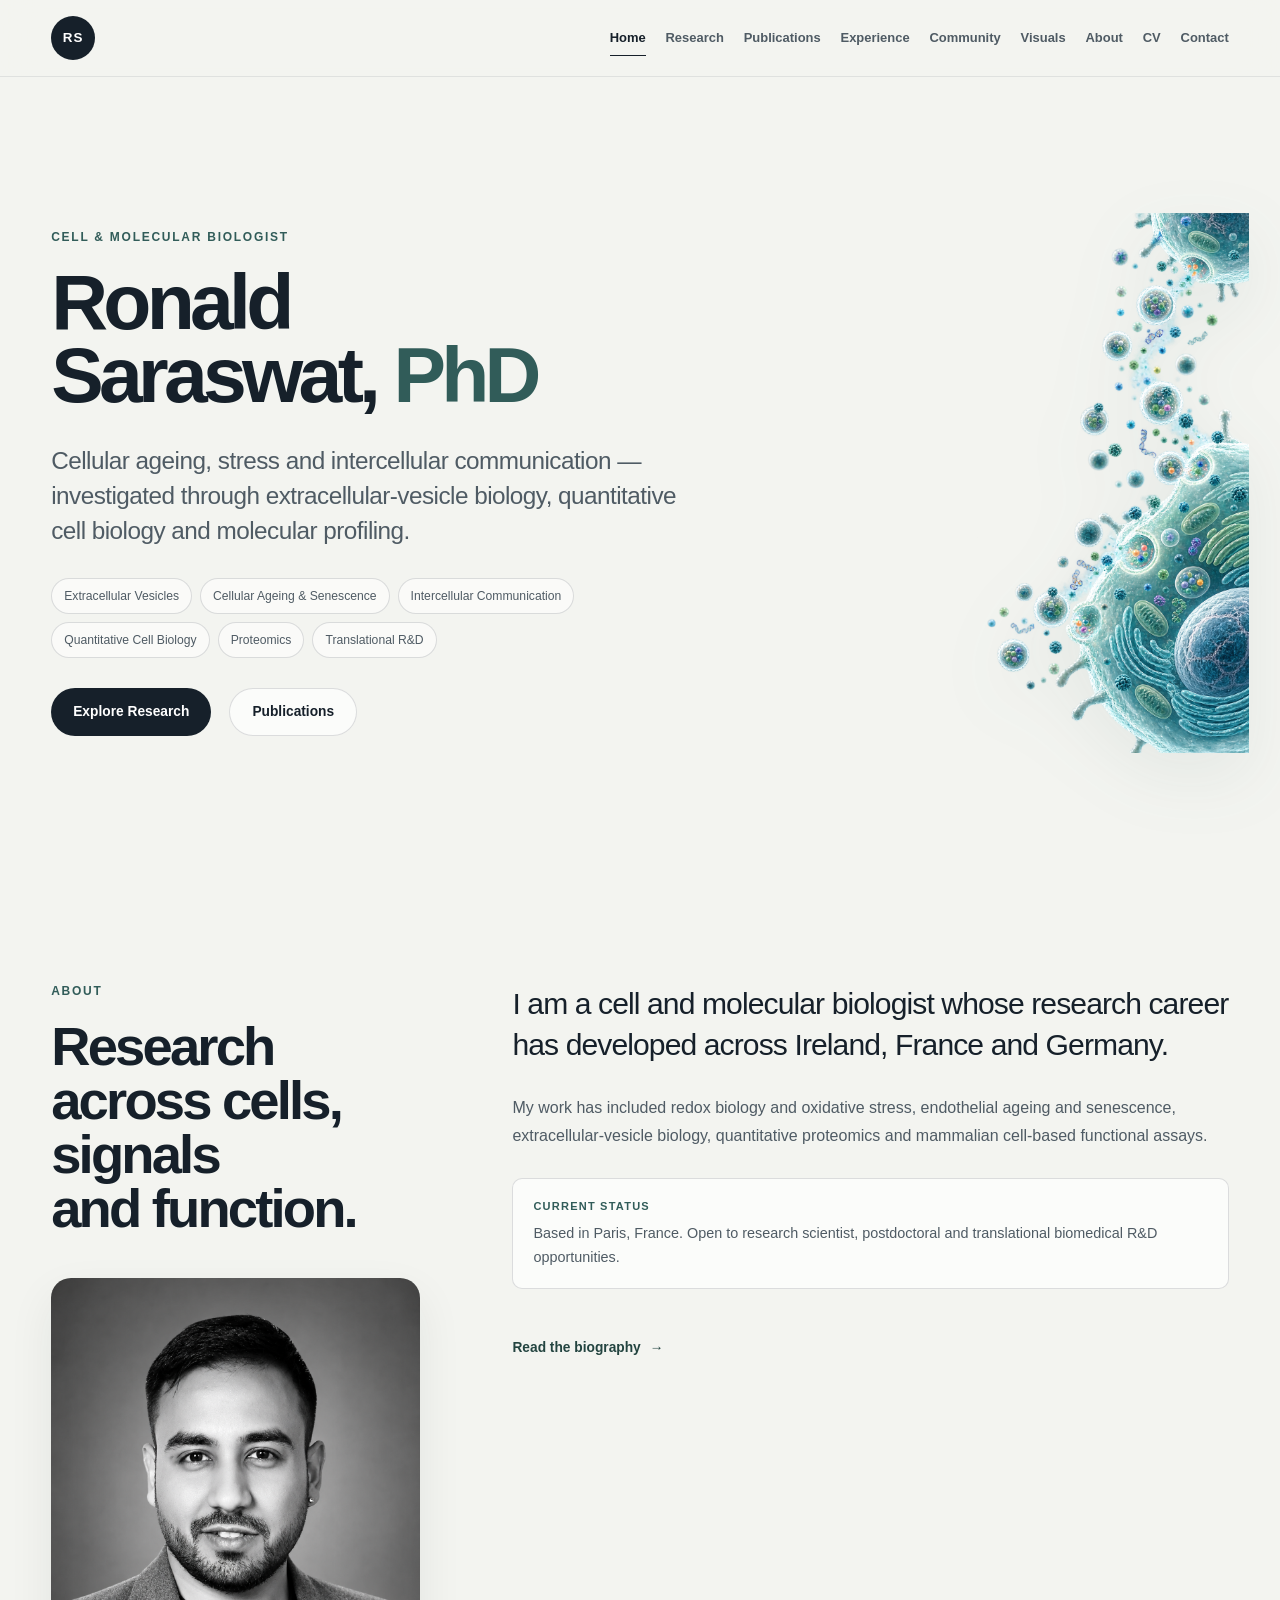
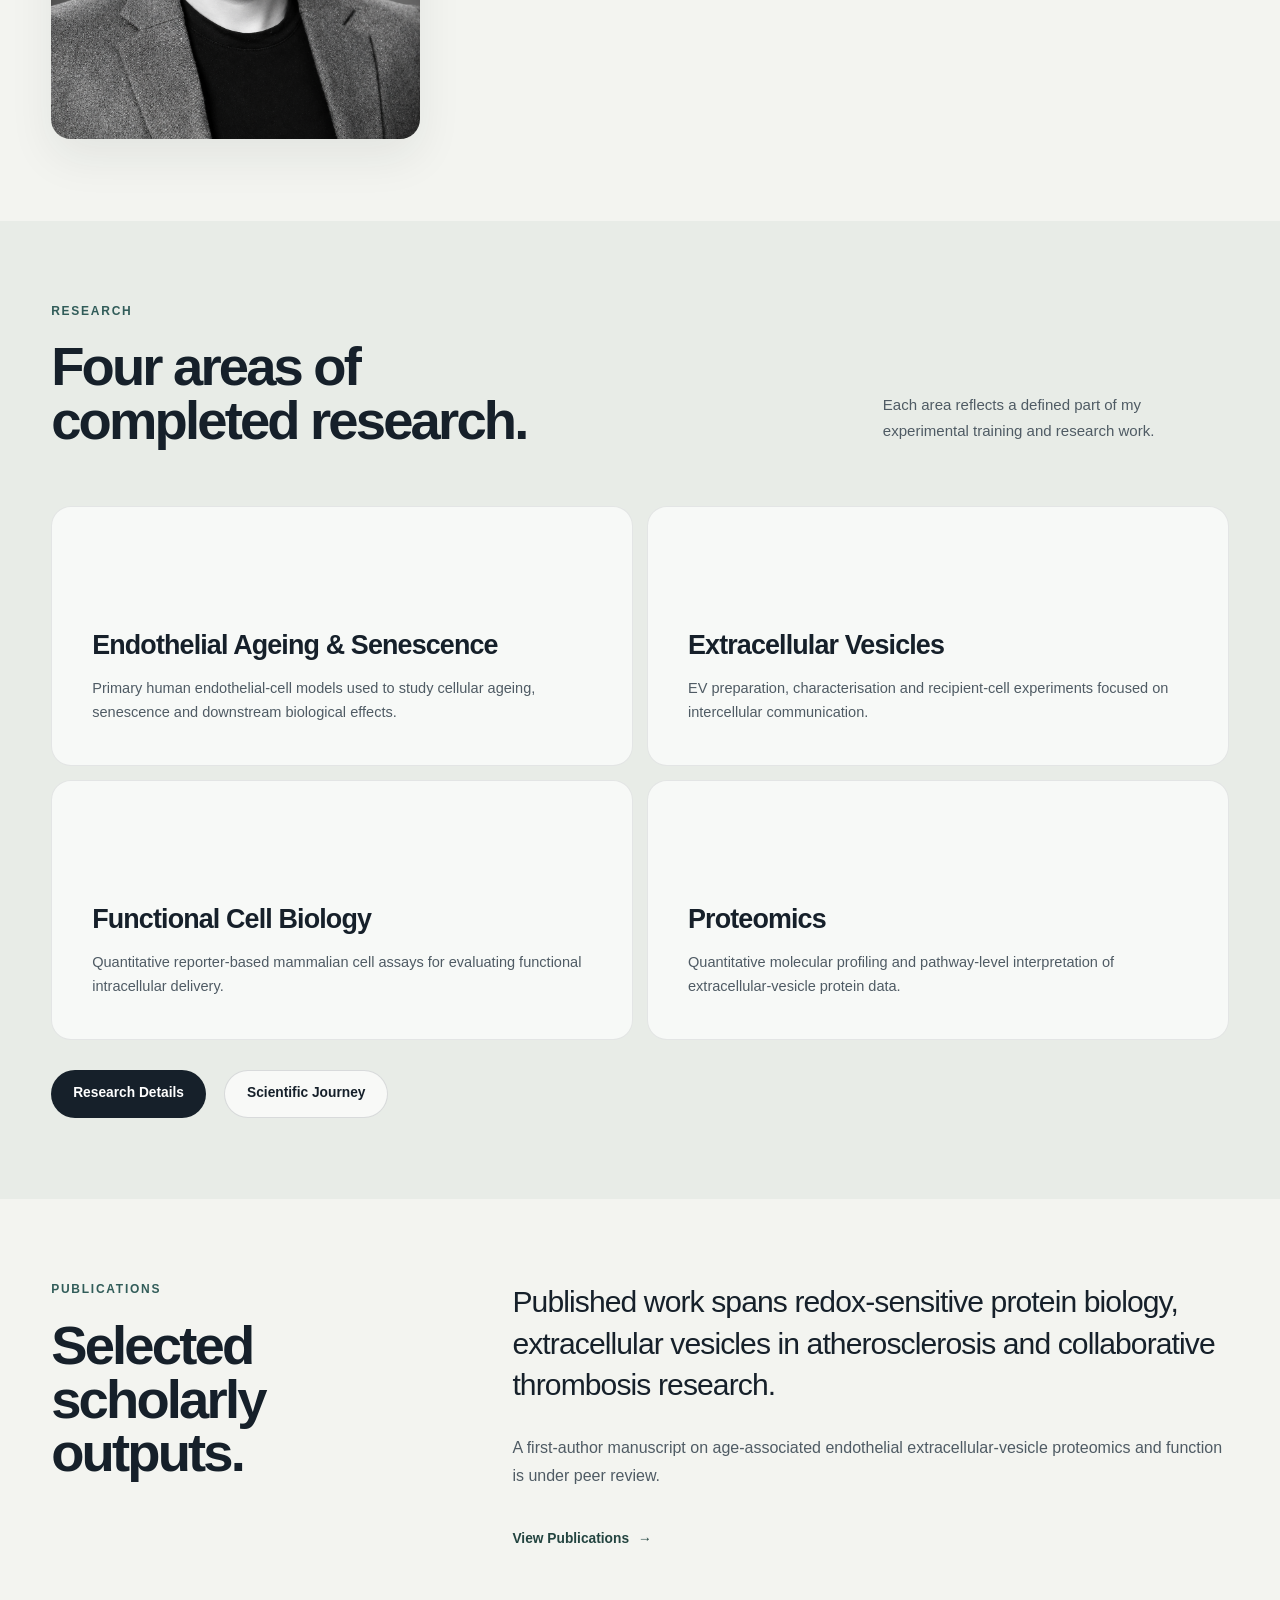
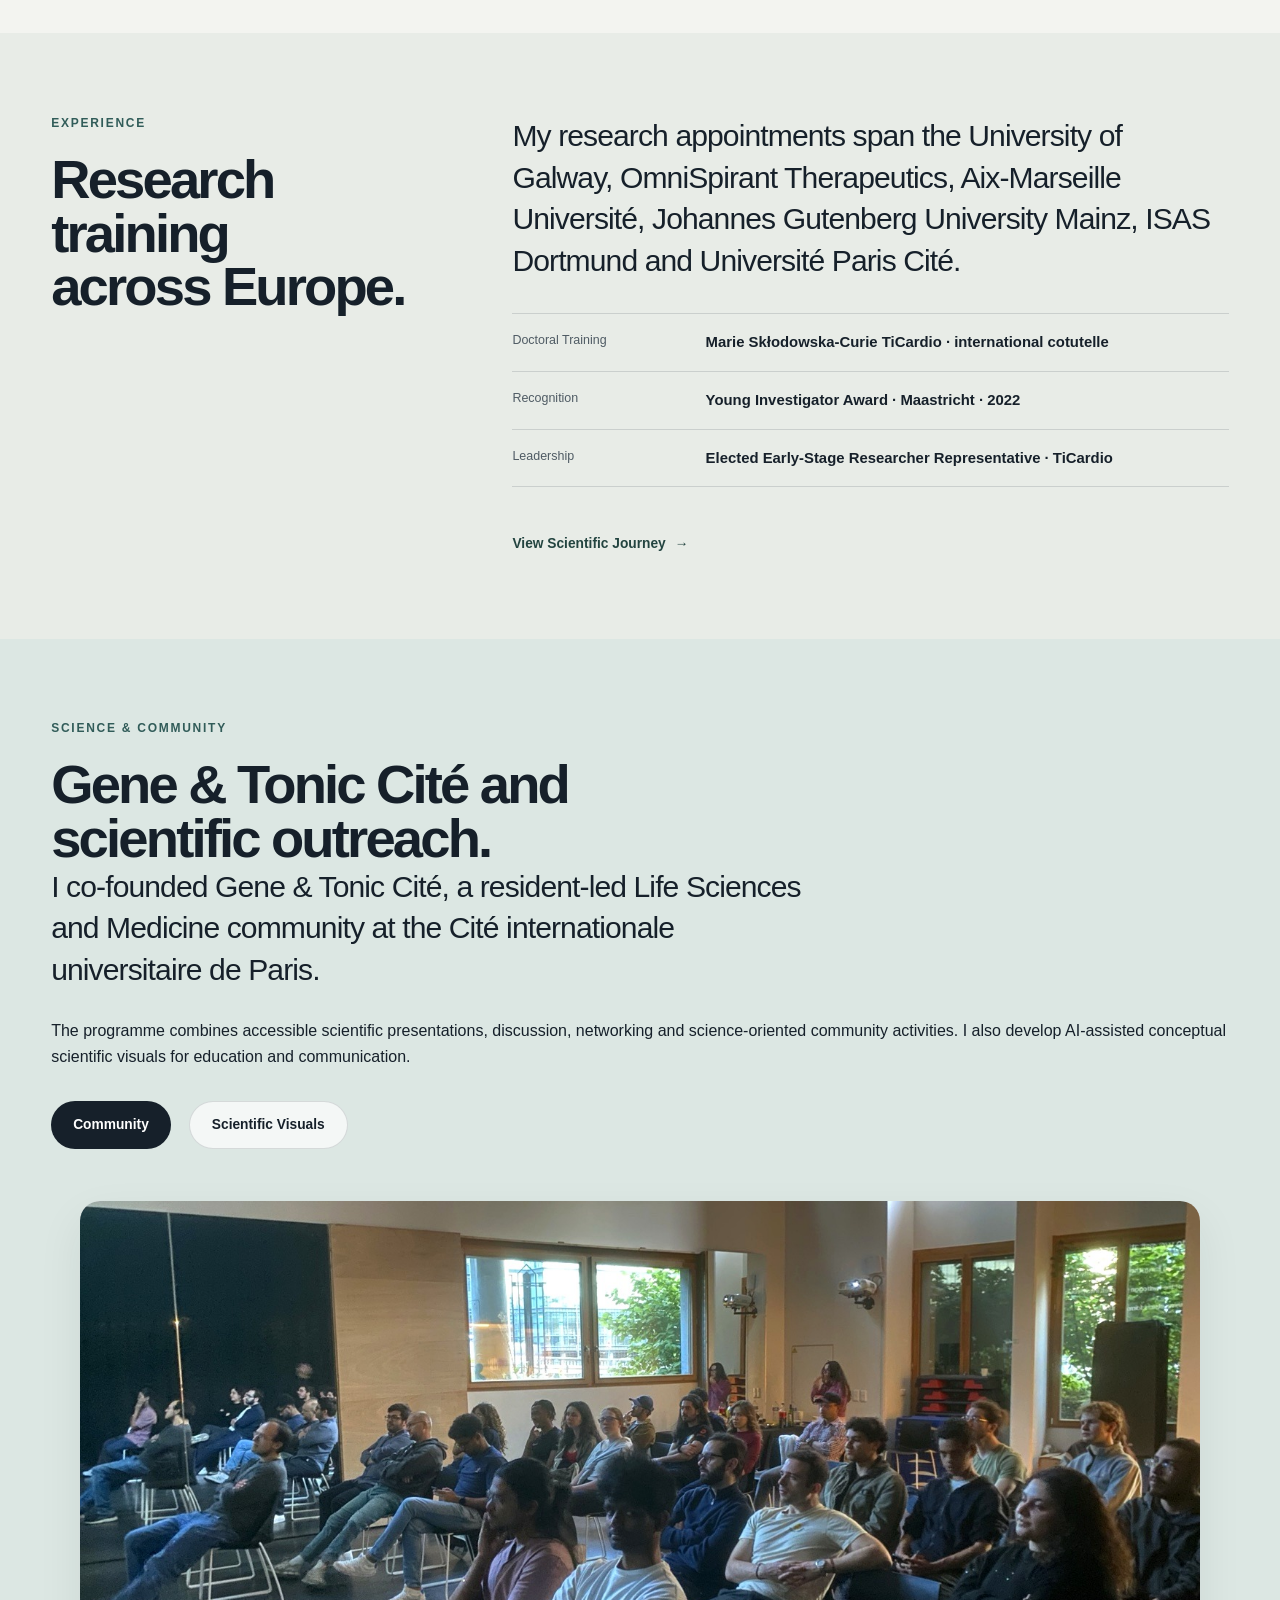
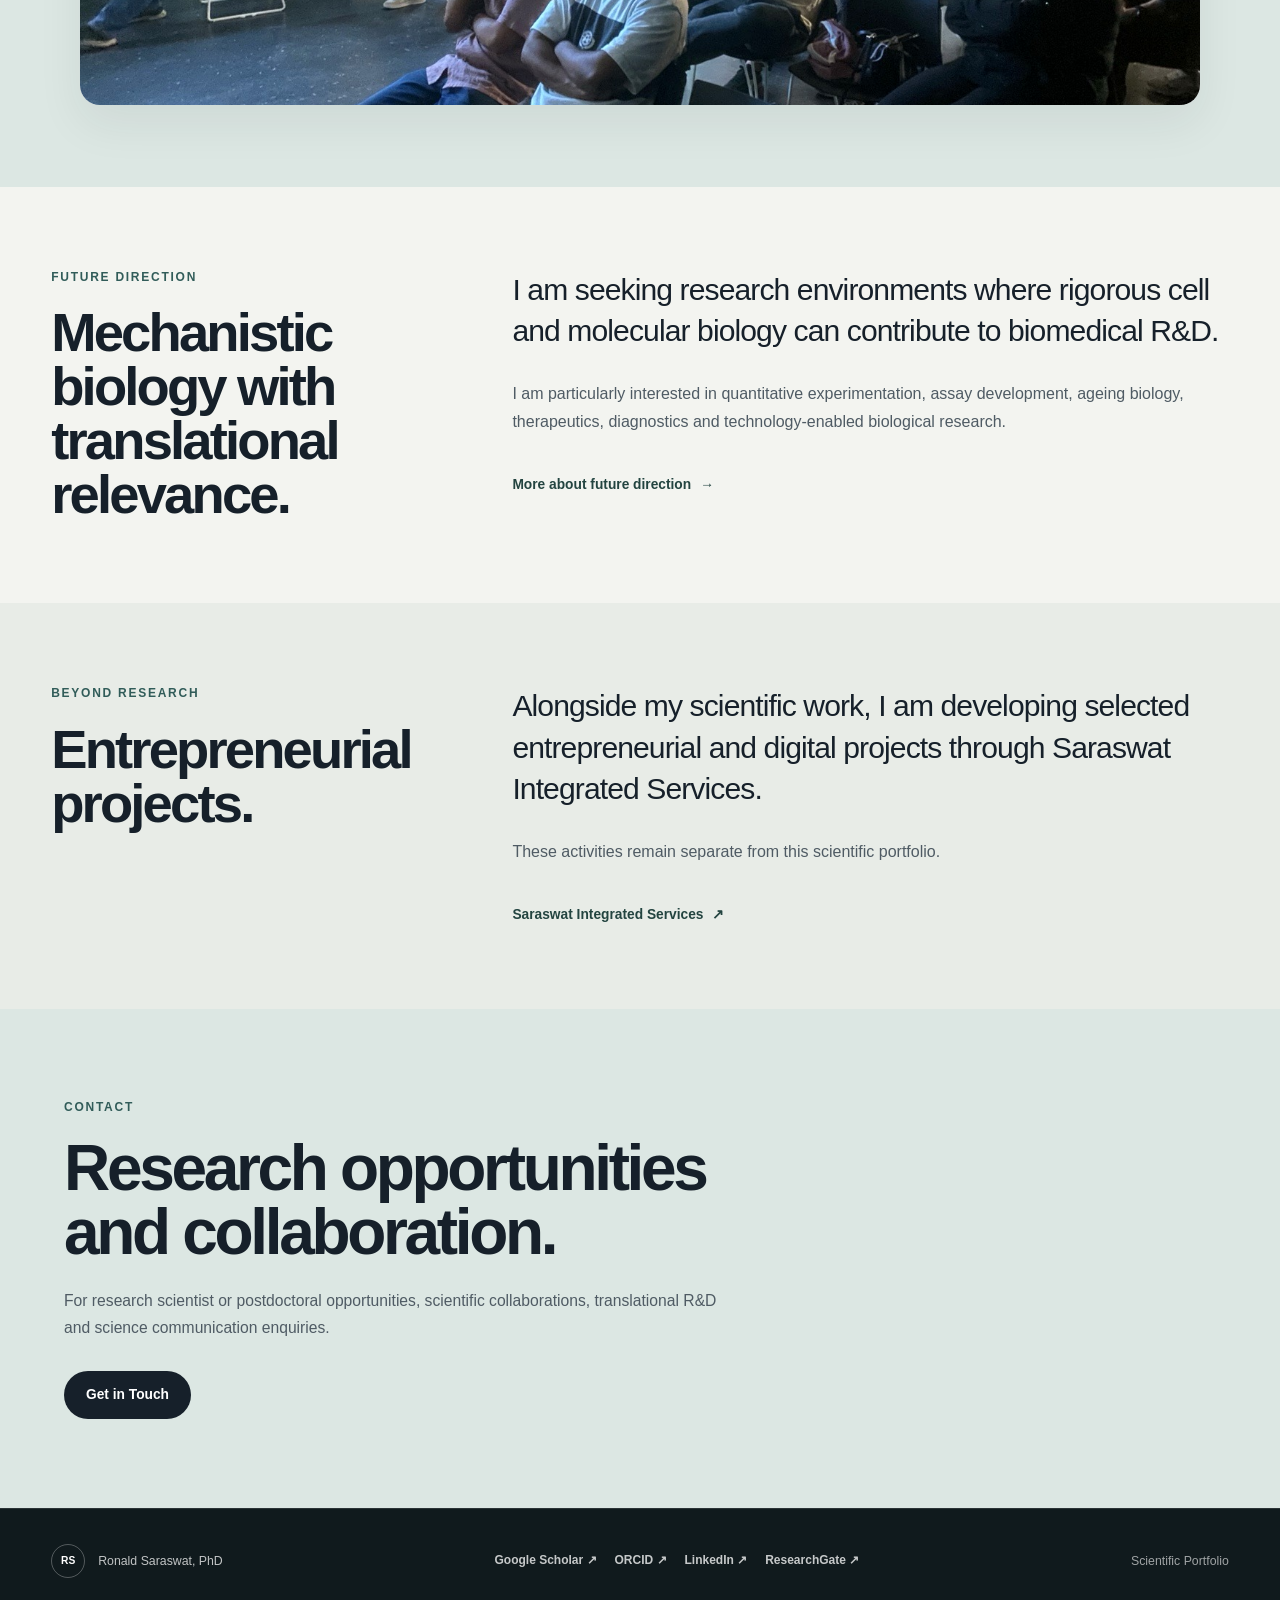
==== index.html @ 62d6ee01 "Add files via upload" ====
<!DOCTYPE html>
<html lang="en">
<head>
    <meta charset="UTF-8">
    <meta name="viewport" content="width=device-width, initial-scale=1.0">

    <title>Ronald Saraswat, PhD | Cell &amp; Molecular Biologist</title>
    <meta name="description" content="Ronald Saraswat, PhD is a cell and molecular biologist with research in extracellular vesicles, cellular ageing and senescence, proteomics and quantitative cell biology.">
    <meta name="author" content="Ronald Saraswat">
    <meta name="robots" content="index, follow">

    <link rel="canonical" href="https://ronald.saraswatintegratedservices.com/">
    <link rel="icon" type="image/svg+xml" href="/assets/images/rs-favicon.svg">

    <meta property="og:type" content="profile">
    <meta property="og:title" content="Ronald Saraswat, PhD | Cell &amp; Molecular Biologist">
    <meta property="og:description" content="Research in extracellular vesicles, cellular ageing and senescence, proteomics, quantitative cell biology and translational biomedical research.">
    <meta property="og:url" content="https://ronald.saraswatintegratedservices.com/">
    <meta property="og:site_name" content="Ronald Saraswat | Scientific Portfolio">
    <meta property="og:image" content="https://ronald.saraswatintegratedservices.com/assets/images/social-preview.png">
    <meta property="og:image:alt" content="Ronald Saraswat, PhD — Cell and Molecular Biologist">

    <meta name="twitter:card" content="summary_large_image">
    <meta name="twitter:title" content="Ronald Saraswat, PhD | Cell &amp; Molecular Biologist">
    <meta name="twitter:description" content="Scientific portfolio in extracellular vesicles, cellular ageing and senescence, proteomics and quantitative cell biology.">
    <meta name="twitter:image" content="https://ronald.saraswatintegratedservices.com/assets/images/social-preview.png">

    <meta name="theme-color" content="#f3f4f0">
    <link rel="stylesheet" href="/css/style.css">

    <style>
        .hero-actions { gap: 18px; }
        @media (max-width: 600px) {
            .hero-actions { gap: 12px; }
        }
    </style>

    <script type="application/ld+json">
    {
      "@context": "https://schema.org",
      "@graph": [
        {
          "@type": "Person",
          "@id": "https://ronald.saraswatintegratedservices.com/#ronald-saraswat",
          "name": "Ronald Saraswat",
          "givenName": "Ronald",
          "familyName": "Saraswat",
          "honorificSuffix": "PhD",
          "jobTitle": "Cell & Molecular Biologist",
          "url": "https://ronald.saraswatintegratedservices.com/",
          "image": "https://ronald.saraswatintegratedservices.com/assets/images/ronald-saraswat-portrait.png",
          "description": "Cell and molecular biologist with research experience in extracellular vesicles, cellular ageing and senescence, proteomics, quantitative cell biology, redox biology and translational biomedical research.",
          "knowsAbout": [
            "Extracellular Vesicles",
            "Cellular Ageing",
            "Cellular Senescence",
            "Intercellular Communication",
            "Quantitative Cell Biology",
            "Proteomics",
            "Endothelial Biology",
            "Redox Biology",
            "Oxidative Stress",
            "Vascular Ageing",
            "Thrombosis"
          ],
          "sameAs": [
            "https://orcid.org/0000-0003-4049-1273",
            "https://scholar.google.com/citations?hl=en&user=kAreFC8AAAAJ",
            "https://www.linkedin.com/in/ronaldsaraswat",
            "https://www.researchgate.net/profile/Ronald-Saraswat-2"
          ]
        },
        {
          "@type": "WebSite",
          "@id": "https://ronald.saraswatintegratedservices.com/#website",
          "url": "https://ronald.saraswatintegratedservices.com/",
          "name": "Ronald Saraswat | Scientific Portfolio",
          "publisher": {
            "@id": "https://ronald.saraswatintegratedservices.com/#ronald-saraswat"
          }
        }
      ]
    }
    </script>
</head>

<body>
<a class="skip-link" href="#main-content">Skip to content</a>

<header class="site-header">
    <div class="nav-container">
        <a class="brand" href="/" aria-label="Ronald Saraswat homepage">RS</a>

        <button class="menu-toggle" aria-label="Open navigation menu" aria-expanded="false" aria-controls="primary-navigation">
            <span></span>
            <span></span>
        </button>

        <nav id="primary-navigation" class="site-nav" aria-label="Primary navigation">
            <a href="/" aria-current="page">Home</a>
            <a href="/research/">Research</a>
            <a href="/publications/">Publications</a>
            <a href="/experience/">Experience</a>
            <a href="/community/">Community</a>
            <a href="/scientific-visuals/">Visuals</a>
            <a href="/about/">About</a>
            <a href="/cv/">CV</a>
            <a href="/contact/">Contact</a>
        </nav>
    </div>
</header>

<main id="main-content">

    <section class="hero">
        <div class="hero-grid">
            <div class="hero-content">
                <p class="eyebrow">Cell &amp; Molecular Biologist</p>

                <h1>
                    Ronald<br>
                    Saraswat, <span>PhD</span>
                </h1>

                <p class="hero-statement">
                    Cellular ageing, stress and intercellular communication —
                    investigated through extracellular-vesicle biology,
                    quantitative cell biology and molecular profiling.
                </p>

                <div class="research-tags" aria-label="Research areas">
                    <span>Extracellular Vesicles</span>
                    <span>Cellular Ageing &amp; Senescence</span>
                    <span>Intercellular Communication</span>
                    <span>Quantitative Cell Biology</span>
                    <span>Proteomics</span>
                    <span>Translational R&amp;D</span>
                </div>

                <div class="hero-actions">
                    <a class="button button-primary" href="/research/">Explore Research</a>
                    <a class="button button-secondary" href="/publications/">Publications</a>
                </div>
            </div>

            <div class="hero-media" aria-hidden="true">
                <img
                    class="hero-artwork"
                    src="/assets/images/hero-ev-communication.png"
                    alt=""
                >
            </div>
        </div>
    </section>


    <section class="section home-about-section">
        <div class="section-grid home-about-grid">

            <div class="section-heading home-about-heading">
                <p class="eyebrow">About</p>
                <h2>Research across cells, signals and function.</h2>

                <figure class="home-portrait">
                    <img
                        src="/assets/images/ronald-saraswat-portrait.png"
                        alt="Portrait of Ronald Saraswat"
                        loading="lazy"
                    >
                </figure>
            </div>

            <div class="section-content">
                <p class="large-copy">
                    I am a cell and molecular biologist whose research career has developed
                    across Ireland, France and Germany.
                </p>

                <p>
                    My work has included redox biology and oxidative stress, endothelial ageing
                    and senescence, extracellular-vesicle biology, quantitative proteomics and
                    mammalian cell-based functional assays.
                </p>

                <div class="current-status">
                    <span class="current-status-label">Current Status</span>
                    <p>
                        Based in Paris, France. Open to research scientist, postdoctoral
                        and translational biomedical R&amp;D opportunities.
                    </p>
                </div>

                <a class="text-action" href="/about/">
                    Read the biography <span aria-hidden="true">→</span>
                </a>
            </div>

        </div>
    </section>


    <section class="section section-alt">
        <div class="section-header">
            <div>
                <p class="eyebrow">Research</p>
                <h2>Four areas of completed research.</h2>
            </div>
            <p>
                Each area reflects a defined part of my experimental training and research work.
            </p>
        </div>

        <div class="research-grid">
            <article class="research-card">
                <h3>Endothelial Ageing &amp; Senescence</h3>
                <p>Primary human endothelial-cell models used to study cellular ageing, senescence and downstream biological effects.</p>
            </article>

            <article class="research-card">
                <h3>Extracellular Vesicles</h3>
                <p>EV preparation, characterisation and recipient-cell experiments focused on intercellular communication.</p>
            </article>

            <article class="research-card">
                <h3>Functional Cell Biology</h3>
                <p>Quantitative reporter-based mammalian cell assays for evaluating functional intracellular delivery.</p>
            </article>

            <article class="research-card">
                <h3>Proteomics</h3>
                <p>Quantitative molecular profiling and pathway-level interpretation of extracellular-vesicle protein data.</p>
            </article>
        </div>

        <div class="hero-actions">
            <a class="button button-primary" href="/research/">Research Details</a>
            <a class="button button-secondary" href="/experience/">Scientific Journey</a>
        </div>
    </section>


    <section class="section">
        <div class="section-grid">
            <div class="section-heading">
                <p class="eyebrow">Publications</p>
                <h2>Selected scholarly outputs.</h2>
            </div>

            <div class="section-content">
                <p class="large-copy">
                    Published work spans redox-sensitive protein biology,
                    extracellular vesicles in atherosclerosis and collaborative thrombosis research.
                </p>

                <p>
                    A first-author manuscript on age-associated endothelial
                    extracellular-vesicle proteomics and function is under peer review.
                </p>

                <a class="text-action" href="/publications/">
                    View Publications <span aria-hidden="true">→</span>
                </a>
            </div>
        </div>
    </section>


    <section class="section section-alt">
        <div class="section-grid">
            <div class="section-heading">
                <p class="eyebrow">Experience</p>
                <h2>Research training across Europe.</h2>
            </div>

            <div class="section-content">
                <p class="large-copy">
                    My research appointments span the University of Galway,
                    OmniSpirant Therapeutics, Aix-Marseille Université,
                    Johannes Gutenberg University Mainz, ISAS Dortmund and Université Paris Cité.
                </p>

                <div class="activity-list">
                    <div>
                        <span>Doctoral Training</span>
                        <strong>Marie Skłodowska-Curie TiCardio · international cotutelle</strong>
                    </div>
                    <div>
                        <span>Recognition</span>
                        <strong>Young Investigator Award · Maastricht · 2022</strong>
                    </div>
                    <div>
                        <span>Leadership</span>
                        <strong>Elected Early-Stage Researcher Representative · TiCardio</strong>
                    </div>
                </div>

                <a class="text-action" href="/experience/">
                    View Scientific Journey <span aria-hidden="true">→</span>
                </a>
            </div>
        </div>
    </section>


    <section class="communication-section home-community-section">
        <div class="communication-grid">
            <div>
                <p class="eyebrow">Science &amp; Community</p>
                <h2>Gene &amp; Tonic Cité and scientific outreach.</h2>
            </div>

            <div class="communication-feature">
                <p class="large-copy">
                    I co-founded Gene &amp; Tonic Cité, a resident-led Life Sciences
                    and Medicine community at the Cité internationale universitaire de Paris.
                </p>

                <p>
                    The programme combines accessible scientific presentations,
                    discussion, networking and science-oriented community activities.
                    I also develop AI-assisted conceptual scientific visuals for education
                    and communication.
                </p>

                <div class="hero-actions">
                    <a class="button button-primary" href="/community/">Community</a>
                    <a class="button button-secondary" href="/scientific-visuals/">Scientific Visuals</a>
                </div>
            </div>
        </div>

        <figure class="home-community-photo">
            <img
                src="/assets/images/gene-tonic-feature-audience.jpg"
                alt="Audience at a Gene &amp; Tonic Cité science and community event in Paris"
                loading="lazy"
            >
        </figure>
    </section>


    <section class="section">
        <div class="section-grid">
            <div class="section-heading">
                <p class="eyebrow">Future Direction</p>
                <h2>Mechanistic biology with translational relevance.</h2>
            </div>

            <div class="section-content">
                <p class="large-copy">
                    I am seeking research environments where rigorous cell and molecular biology
                    can contribute to biomedical R&amp;D.
                </p>

                <p>
                    I am particularly interested in quantitative experimentation,
                    assay development, ageing biology, therapeutics, diagnostics
                    and technology-enabled biological research.
                </p>

                <a class="text-action" href="/about/">
                    More about future direction <span aria-hidden="true">→</span>
                </a>
            </div>
        </div>
    </section>


    <section class="section section-alt">
        <div class="section-grid">
            <div class="section-heading">
                <p class="eyebrow">Beyond Research</p>
                <h2>Entrepreneurial projects.</h2>
            </div>

            <div class="section-content">
                <p class="large-copy">
                    Alongside my scientific work, I am developing selected entrepreneurial
                    and digital projects through Saraswat Integrated Services.
                </p>

                <p>
                    These activities remain separate from this scientific portfolio.
                </p>

                <a class="text-action" href="https://saraswatintegratedservices.com" target="_blank" rel="noopener noreferrer">
                    Saraswat Integrated Services <span aria-hidden="true">↗</span>
                </a>
            </div>
        </div>
    </section>


    <section class="page-next">
        <div class="page-next-inner">
            <p class="eyebrow">Contact</p>
            <h2>Research opportunities and collaboration.</h2>
            <p>
                For research scientist or postdoctoral opportunities, scientific collaborations,
                translational R&amp;D and science communication enquiries.
            </p>

            <div class="hero-actions">
                <a class="button button-primary" href="/contact/">Get in Touch</a>
            </div>
        </div>
    </section>

</main>

<footer class="site-footer">
    <div class="footer-identity">
        <strong>RS</strong>
        <span>Ronald Saraswat, PhD</span>
    </div>

    <div class="footer-links">
        <a href="https://scholar.google.com/citations?hl=en&amp;user=kAreFC8AAAAJ" target="_blank" rel="noopener noreferrer">Google Scholar ↗</a>
        <a href="https://orcid.org/0000-0003-4049-1273" target="_blank" rel="noopener noreferrer">ORCID ↗</a>
        <a href="https://www.linkedin.com/in/ronaldsaraswat" target="_blank" rel="noopener noreferrer">LinkedIn ↗</a>
        <a href="https://www.researchgate.net/profile/Ronald-Saraswat-2" target="_blank" rel="noopener noreferrer">ResearchGate ↗</a>
    </div>

    <p class="footer-label">Scientific Portfolio</p>
</footer>

<script src="/js/main.js"></script>
</body>
</html>
---- css/style.css ----
/* =========================================================
   RONALD SARASWAT — SCIENTIFIC PORTFOLIO
   FINAL MASTER STYLESHEET
   Version 20
   August 2026
========================================================= */


/* =========================================================
   01. DESIGN SYSTEM
========================================================= */

:root {
    --background: #f3f4f0;
    --surface: #ffffff;
    --surface-soft: #e8ece7;
    --surface-muted: #edf0ec;

    --text-primary: #16202a;
    --text-secondary: #4f5b64;
    --text-muted: #667179;

    --accent: #315c59;
    --accent-dark: #234440;
    --accent-soft: #dce7e3;

    --dark: #101a1d;
    --dark-soft: #162326;

    --publication-accent: #a7cec4;
    --publication-accent-light: #c4e3dc;

    --border: rgba(22, 32, 42, 0.14);
    --border-soft: rgba(22, 32, 42, 0.085);

    --content-width: 1240px;
    --readable-width: 760px;

    --radius-small: 10px;
    --radius-medium: 20px;
    --radius-large: 30px;

    --section-space:
        clamp(
            70px,
            6.4vw,
            96px
        );

    --section-space-compact:
        clamp(
            56px,
            5.3vw,
            78px
        );

    --shadow:
        0 18px 46px
        rgba(21, 36, 38, 0.075);

    --shadow-strong:
        0 28px 66px
        rgba(21, 36, 38, 0.12);
}


/* =========================================================
   02. RESET & BASE
========================================================= */

*,
*::before,
*::after {
    box-sizing: border-box;
}

html {
    scroll-behavior: smooth;
    scroll-padding-top: 88px;
}

body {
    margin: 0;
    overflow-x: hidden;

    font-family:
        -apple-system,
        BlinkMacSystemFont,
        "Segoe UI",
        Helvetica,
        Arial,
        sans-serif;

    background: var(--background);
    color: var(--text-primary);

    font-size: 16px;
    line-height: 1.65;

    -webkit-font-smoothing: antialiased;
    -moz-osx-font-smoothing: grayscale;
    -webkit-text-size-adjust: 100%;
}

body.menu-open {
    overflow: hidden;
}

a {
    color: inherit;
    text-decoration: none;
}

button,
input,
textarea {
    font: inherit;
}

button {
    cursor: pointer;
}

img {
    display: block;
    max-width: 100%;
}

figure {
    margin: 0;
}

p {
    margin-top: 0;
}

section {
    scroll-margin-top: 88px;
}

strong {
    font-weight: 700;
}


/* =========================================================
   03. ACCESSIBILITY
========================================================= */

a:focus-visible,
button:focus-visible,
input:focus-visible,
textarea:focus-visible {
    outline: 2px solid var(--accent);
    outline-offset: 4px;
}

::selection {
    background: var(--accent-soft);
    color: var(--text-primary);
}

.skip-link {
    position: fixed;
    top: -100px;
    left: 20px;
    z-index: 9999;

    padding: 12px 18px;

    border-radius: 8px;

    background: var(--dark);
    color: #ffffff;

    font-size: 0.82rem;
    font-weight: 700;
}

.skip-link:focus {
    top: 20px;
}


/* =========================================================
   04. NAVIGATION
========================================================= */

.site-header {
    position: sticky;
    top: 0;
    z-index: 1000;

    border-bottom:
        1px solid
        rgba(22, 32, 42, 0.085);

    background:
        rgba(243, 244, 240, 0.94);

    backdrop-filter: blur(18px);
    -webkit-backdrop-filter: blur(18px);
}

.nav-container {
    width:
        min(
            92%,
            var(--content-width)
        );

    height: 76px;

    margin: 0 auto;

    display: flex;
    align-items: center;
    justify-content: space-between;

    gap: 28px;
}

.brand {
    width: 44px;
    height: 44px;

    flex: 0 0 auto;

    display: grid;
    place-items: center;

    border-radius: 50%;

    background: var(--text-primary);
    color: #ffffff;

    font-size: 0.84rem;
    font-weight: 750;
    letter-spacing: 0.08em;

    transition:
        background 180ms ease,
        transform 180ms ease;
}

.brand:hover {
    background: var(--accent);
    transform: translateY(-1px);
}

.site-nav {
    display: flex;
    align-items: center;

    gap:
        clamp(
            14px,
            1.55vw,
            26px
        );

    font-size: 0.81rem;
    font-weight: 550;
}

.site-nav a {
    position: relative;

    color: var(--text-secondary);

    white-space: nowrap;

    transition: color 180ms ease;
}

.site-nav a::after {
    content: "";

    position: absolute;
    left: 0;
    bottom: -7px;

    width: 100%;
    height: 1px;

    background: var(--text-primary);

    transform: scaleX(0);
    transform-origin: right;

    transition: transform 180ms ease;
}

.site-nav a:hover,
.site-nav a[aria-current="page"] {
    color: var(--text-primary);
}

.site-nav a:hover::after,
.site-nav a[aria-current="page"]::after {
    transform: scaleX(1);
    transform-origin: left;
}

.site-nav a[aria-current="page"] {
    font-weight: 700;
}

.menu-toggle {
    display: none;

    width: 46px;
    height: 46px;

    padding: 0;
    border: 0;

    background: transparent;
}

.menu-toggle span {
    display: block;

    width: 22px;
    height: 1.5px;

    margin: 6px auto;

    background: var(--text-primary);

    transition:
        transform 180ms ease,
        opacity 180ms ease;
}


/* =========================================================
   05. TYPOGRAPHY & ACTIONS
========================================================= */

.eyebrow {
    margin:
        0
        0
        20px;

    color: var(--accent);

    font-size: 0.75rem;
    font-weight: 760;
    letter-spacing: 0.145em;

    line-height: 1.45;

    text-transform: uppercase;
}

.hero-actions {
    max-width: 760px;

    display: flex;
    flex-wrap: wrap;
    align-items: center;

    gap: 16px;

    margin-top: 30px;
}

.button {
    min-height: 48px;

    display: inline-flex;
    align-items: center;
    justify-content: center;

    padding: 0 22px;

    border: 0;
    border-radius: 50px;

    font-size: 0.86rem;
    font-weight: 680;

    line-height: 1.2;

    transition:
        transform 180ms ease,
        background 180ms ease,
        color 180ms ease,
        border-color 180ms ease,
        box-shadow 180ms ease;
}

.button:hover {
    transform: translateY(-2px);
}

.button-primary {
    background: var(--text-primary);
    color: #ffffff;
}

.button-primary:hover {
    background: var(--accent);
}

.button-secondary {
    border:
        1px solid
        var(--border);

    background:
        rgba(255, 255, 255, 0.68);

    color: var(--text-primary);
}

.button-secondary:hover {
    border-color: var(--accent);

    background: #ffffff;
}

.text-action {
    display: inline-flex;
    align-items: center;

    gap: 9px;

    margin-top: 22px;

    color: var(--accent-dark);

    font-size: 0.86rem;
    font-weight: 750;

    transition:
        gap 180ms ease,
        color 180ms ease;
}

.text-action:hover {
    gap: 14px;
    color: var(--accent);
}


/* =========================================================
   06. HOME HERO
========================================================= */

.hero {
    width:
        min(
            92%,
            var(--content-width)
        );

    min-height:
        calc(100svh - 76px);

    margin: 0 auto;

    padding:
        clamp(68px, 7vw, 100px)
        0
        clamp(78px, 8vw, 112px);

    display: flex;
    align-items: center;
}

.hero-grid {
    width: 100%;

    display: grid;

    grid-template-columns:
        minmax(0, 1.18fr)
        minmax(330px, 0.82fr);

    gap:
        clamp(
            42px,
            5.5vw,
            82px
        );

    align-items: center;
}

.hero-content {
    position: relative;
    z-index: 2;

    min-width: 0;
}

.hero h1 {
    max-width: 850px;

    margin:
        0
        0
        30px;

    font-size:
        clamp(
            3.6rem,
            6.15vw,
            6.35rem
        );

    font-weight: 650;
    letter-spacing: -0.06em;
    line-height: 0.93;
}

.hero h1 span {
    color: var(--accent);
}

.hero-statement {
    max-width: 740px;

    margin-bottom: 30px;

    color: var(--text-secondary);

    font-size:
        clamp(
            1.22rem,
            1.9vw,
            1.72rem
        );

    line-height: 1.45;
    letter-spacing: -0.022em;
}

.research-tags {
    max-width: 760px;

    display: flex;
    flex-wrap: wrap;

    gap: 8px;

    margin-bottom: 30px;
}

.research-tags span {
    min-height: 36px;

    display: inline-flex;
    align-items: center;

    padding: 7px 12px;

    border:
        1px solid
        var(--border);

    border-radius: 50px;

    background:
        rgba(255, 255, 255, 0.54);

    color: var(--text-secondary);

    font-size: 0.76rem;
}

.hero-media {
    position: relative;

    min-width: 0;
    min-height: 560px;

    display: grid;
    place-items: center;
}

.hero-artwork {
    width: auto;

    height:
        min(
            60vh,
            570px
        );

    max-width: none;
    max-height: 570px;

    margin:
        0
        -20px
        0
        auto;

    object-fit: contain;

    filter:
        drop-shadow(
            0 24px 32px
            rgba(49, 92, 89, 0.075)
        );
}


/* =========================================================
   07. INNER PAGE HERO
========================================================= */

.page-hero {
    width:
        min(
            92%,
            var(--content-width)
        );

    margin: 0 auto;

    padding:
        clamp(84px, 8.5vw, 122px)
        0
        clamp(72px, 7vw, 100px);

    border-bottom:
        1px solid
        var(--border);
}

.page-hero-inner {
    max-width: 1040px;
}

.page-hero h1 {
    max-width: 1000px;

    margin:
        0
        0
        34px;

    font-size:
        clamp(
            3.65rem,
            6.8vw,
            6.65rem
        );

    font-weight: 620;
    letter-spacing: -0.062em;
    line-height: 0.93;
}

.page-hero h1 span {
    color: var(--accent);
}

.page-hero-intro {
    max-width: 780px;

    margin: 0;

    color: var(--text-secondary);

    font-size:
        clamp(
            1.18rem,
            1.8vw,
            1.58rem
        );

    line-height: 1.52;
    letter-spacing: -0.02em;
}


/* =========================================================
   08. SHARED SECTIONS
========================================================= */

.section {
    width:
        min(
            92%,
            var(--content-width)
        );

    margin: 0 auto;

    padding:
        var(--section-space)
        0;
}

.section-alt {
    width: 100%;
    max-width: none;

    margin: 0;

    padding:
        var(--section-space)
        max(
            4%,
            calc(
                (100vw - var(--content-width)) / 2
            )
        );

    background: var(--surface-soft);
}

.section-dark {
    width: 100%;
    max-width: none;

    margin: 0;

    padding:
        var(--section-space)
        max(
            4%,
            calc(
                (100vw - var(--content-width)) / 2
            )
        );

    background: var(--dark);
    color: #ffffff;
}

.section-grid {
    display: grid;

    grid-template-columns:
        minmax(0, 0.68fr)
        minmax(0, 1.32fr);

    gap:
        clamp(
            48px,
            7.2vw,
            105px
        );

    align-items: start;
}

.section-heading h2,
.section-header h2,
.communication-grid h2 {
    max-width: 690px;

    margin: 0;

    color: var(--text-primary);

    font-size:
        clamp(
            2.55rem,
            4.25vw,
            4.55rem
        );

    font-weight: 600;
    letter-spacing: -0.052em;
    line-height: 0.99;
}

.section-content {
    max-width: var(--readable-width);
}

.section-content > p,
.about-copy > p {
    color: var(--text-secondary);

    font-size: 1rem;
    line-height: 1.76;
}

.section-content > p + p,
.about-copy > p + p {
    margin-top: 0;
}

.large-copy {
    max-width: 760px;

    margin-bottom:
        28px !important;

    color:
        var(--text-primary) !important;

    font-size:
        clamp(
            1.5rem,
            2.35vw,
            2.15rem
        )
        !important;

    line-height:
        1.38 !important;

    letter-spacing: -0.03em;
}

.section-header {
    display: grid;

    grid-template-columns:
        minmax(0, 1.2fr)
        minmax(260px, 0.55fr);

    gap:
        clamp(
            38px,
            6vw,
            84px
        );

    align-items: end;

    margin-bottom:
        clamp(
            40px,
            4.5vw,
            58px
        );
}

.section-header > p {
    max-width: 430px;

    margin: 0 0 5px;

    color: var(--text-secondary);

    font-size: 0.94rem;
    line-height: 1.68;
}


/* =========================================================
   09. DARK SECTION CONTRAST
========================================================= */

.section-dark .eyebrow {
    color: var(--publication-accent-light);
}

.section-dark h2,
.section-dark h3,
.section-dark .section-heading h2,
.section-dark .section-header h2 {
    color: #ffffff;
}

.section-dark .large-copy {
    color: #ffffff !important;
}

.section-dark .section-content > p,
.section-dark .section-header > p {
    color:
        rgba(
            255,
            255,
            255,
            0.80
        );
}

.section-dark .text-action {
    color: var(--publication-accent-light);
}

.section-dark .text-action:hover {
    color: #ffffff;
}

.section-dark .button-primary {
    background: var(--publication-accent);
    color: var(--dark);
}

.section-dark .button-primary:hover {
    background: var(--publication-accent-light);
}

.section-dark .button-secondary {
    border-color:
        rgba(
            255,
            255,
            255,
            0.36
        );

    background:
        rgba(
            255,
            255,
            255,
            0.075
        );

    color: #ffffff;
}

.section-dark .button-secondary:hover {
    border-color: var(--publication-accent-light);

    background:
        rgba(
            255,
            255,
            255,
            0.13
        );
}



/* Dark cards: explicit contrast rather than inheriting light-card rules */
.section-dark .research-card {
    border-color: rgba(255, 255, 255, 0.16);
    background: rgba(255, 255, 255, 0.06);
    box-shadow: none;
}

.section-dark .research-card:hover {
    background: rgba(255, 255, 255, 0.085);
    box-shadow: none;
}

.section-dark .research-card h3 {
    color: #ffffff;
}

.section-dark .research-card p {
    color: rgba(255, 255, 255, 0.80);
}

.section-dark .research-card .eyebrow {
    color: var(--publication-accent-light);
}


/* =========================================================
   10. STATUS / CREDENTIALS
========================================================= */

.current-status {
    margin:
        28px
        0
        26px;

    padding:
        18px
        20px;

    border:
        1px solid
        var(--border);

    border-radius:
        var(--radius-small);

    background:
        rgba(
            255,
            255,
            255,
            0.68
        );
}

.current-status-label {
    display: block;

    margin-bottom: 7px;

    color: var(--accent);

    font-size: 0.69rem;
    font-weight: 760;
    letter-spacing: 0.11em;

    text-transform: uppercase;
}

.current-status p {
    margin: 0;

    color: var(--text-secondary);

    font-size: 0.9rem;
    line-height: 1.65;
}

.section-dark .current-status {
    border-color:
        rgba(
            255,
            255,
            255,
            0.20
        );

    background:
        rgba(
            255,
            255,
            255,
            0.08
        );
}

.section-dark .current-status-label {
    color: var(--publication-accent-light);
}

.section-dark .current-status p {
    color:
        rgba(
            255,
            255,
            255,
            0.86
        );
}


/* =========================================================
   11. SHARED CARDS
========================================================= */

.research-grid {
    display: grid;

    grid-template-columns:
        repeat(
            2,
            minmax(0, 1fr)
        );

    gap: 14px;
}

.research-card {
    min-height: 260px;

    display: flex;
    flex-direction: column;
    justify-content: flex-end;

    padding:
        clamp(
            26px,
            3.3vw,
            40px
        );

    border:
        1px solid
        var(--border-soft);

    border-radius:
        var(--radius-medium);

    background:
        rgba(
            255,
            255,
            255,
            0.66
        );

    transition:
        transform 180ms ease,
        background 180ms ease,
        box-shadow 180ms ease;
}

.research-card:hover {
    transform: translateY(-3px);

    background:
        rgba(
            255,
            255,
            255,
            0.94
        );

    box-shadow:
        0 14px 32px
        rgba(21, 36, 38, 0.06);
}

.research-card h3 {
    max-width: 430px;

    margin:
        0
        0
        15px;

    color: var(--text-primary);

    font-size:
        clamp(
            1.35rem,
            2.1vw,
            1.95rem
        );

    font-weight: 620;
    line-height: 1.14;
    letter-spacing: -0.032em;
}

.research-card p {
    max-width: 520px;

    margin: 0;

    color: var(--text-secondary);

    font-size: 0.91rem;
    line-height: 1.68;
}


/* =========================================================
   12. ACTIVITY LIST
========================================================= */

.activity-list {
    margin:
        32px
        0
        24px;

    border-top:
        1px solid
        var(--border);
}

.activity-list > div {
    display: grid;

    grid-template-columns:
        minmax(120px, 0.48fr)
        minmax(0, 1.52fr);

    column-gap: 28px;
    row-gap: 5px;

    align-items: start;

    padding:
        17px
        0;

    border-bottom:
        1px solid
        var(--border);
}

.activity-list > div > span {
    grid-column: 1;
    grid-row: 1;

    align-self: start;

    color: var(--text-secondary);

    font-size: 0.78rem;
    line-height: 1.55;
}

.activity-list > div > strong,
.activity-list > div > p,
.activity-list > div > a {
    grid-column: 2;
}

.activity-list > div > strong {
    grid-row: 1;
}

.activity-list strong {
    color: var(--text-primary);

    font-size: 0.93rem;
    font-weight: 670;
    line-height: 1.52;
}

.activity-list p {
    margin: 3px 0 0;

    color: var(--text-secondary);

    font-size: 0.86rem;
    line-height: 1.62;
}

.activity-list a {
    margin-top: 3px;

    color: var(--accent-dark);

    font-size: 0.82rem;
    font-weight: 720;
}

.section-dark .activity-list {
    border-top-color:
        rgba(
            255,
            255,
            255,
            0.20
        );
}

.section-dark .activity-list > div {
    border-bottom-color:
        rgba(
            255,
            255,
            255,
            0.18
        );
}

.section-dark .activity-list > div > span {
    color:
        rgba(
            255,
            255,
            255,
            0.74
        );
}

.section-dark .activity-list strong {
    color: #ffffff;
}

.section-dark .activity-list p {
    color:
        rgba(
            255,
            255,
            255,
            0.80
        );
}

.section-dark .activity-list a {
    color: var(--publication-accent-light);
}


/* =========================================================
   13. TIMELINE
========================================================= */

.timeline {
    border-top:
        1px solid
        var(--border);
}

.timeline-item {
    display: grid;

    grid-template-columns:
        minmax(130px, 0.38fr)
        minmax(0, 1.62fr);

    gap:
        clamp(
            30px,
            5vw,
            64px
        );

    padding:
        34px
        0;

    border-bottom:
        1px solid
        var(--border);
}

.timeline-date {
    color: var(--accent);

    font-size: 0.76rem;
    font-weight: 720;
    letter-spacing: 0.075em;

    text-transform: uppercase;
}

.timeline-content h3 {
    margin:
        0
        0
        7px;

    color: var(--text-primary);

    font-size:
        clamp(
            1.3rem,
            2vw,
            1.8rem
        );

    font-weight: 620;
    letter-spacing: -0.024em;
}

.timeline-content > strong {
    display: block;

    margin-bottom: 12px;

    color: var(--text-primary);

    font-size: 0.92rem;
    line-height: 1.5;
}

.timeline-content p {
    max-width: 760px;

    margin-bottom: 0;

    color: var(--text-secondary);

    line-height: 1.7;
}


/* =========================================================
   14. EXPERTISE GRID
========================================================= */

.expertise-grid {
    display: grid;

    grid-template-columns:
        repeat(
            3,
            minmax(0, 1fr)
        );

    gap: 12px;
}

.expertise-grid .research-card {
    min-height: 220px;
}


/* =========================================================
   15. DIRECTION CARDS
========================================================= */

.direction-grid {
    display: grid;

    grid-template-columns:
        repeat(
            2,
            minmax(0, 1fr)
        );

    gap: 12px;
}

.direction-card {
    min-height: 210px;

    padding:
        30px
        30px;

    border:
        1px solid
        var(--border);

    border-radius:
        var(--radius-medium);

    background:
        rgba(
            255,
            255,
            255,
            0.62
        );
}

.direction-card:last-child:nth-child(odd) {
    grid-column: 1 / -1;
}

.direction-card h3 {
    max-width: 480px;

    margin:
        0
        0
        16px;

    color: var(--text-primary);

    font-size:
        clamp(
            1.35rem,
            2.2vw,
            2rem
        );

    font-weight: 600;
    letter-spacing: -0.032em;
    line-height: 1.14;
}

.direction-card p {
    max-width: 560px;

    margin: 0;

    color: var(--text-secondary);

    font-size: 0.9rem;
    line-height: 1.67;
}

.section-dark .direction-card {
    border-color:
        rgba(
            255,
            255,
            255,
            0.17
        );

    background:
        rgba(
            255,
            255,
            255,
            0.065
        );
}

.section-dark .direction-card h3 {
    color: #ffffff;
}

.section-dark .direction-card p {
    color:
        rgba(
            255,
            255,
            255,
            0.82
        );
}


/* =========================================================
   16. ABOUT
========================================================= */

.about-grid {
    grid-template-columns:
        minmax(290px, 0.78fr)
        minmax(0, 1.22fr);

    align-items: start;
}

.about-left {
    display: flex;
    flex-direction: column;
    align-items: flex-start;
}

.about-left .section-heading {
    width: 100%;
}

.about-portrait {
    width: 100%;
    max-width: 400px;

    margin:
        40px
        0
        0;

    overflow: hidden;

    border-radius: var(--radius-medium);

    background: var(--surface-soft);

    box-shadow: var(--shadow);
}

.about-portrait img {
    width: 100%;

    aspect-ratio: 3 / 4;

    object-fit: cover;
    object-position: center;

    transition: transform 300ms ease;
}

.about-portrait:hover img {
    transform: scale(1.015);
}

.about-copy {
    min-width: 0;
}

.about-visual-break {
    width:
        min(
            92%,
            var(--content-width)
        );

    margin: 0 auto;

    padding:
        0
        0
        clamp(
            62px,
            6vw,
            88px
        );
}

.about-editorial-figure {
    margin: 0;

    overflow: hidden;

    border:
        1px solid
        var(--border-soft);

    border-radius: var(--radius-large);

    background: var(--surface);

    box-shadow: var(--shadow);
}

.about-editorial-right {
    width:
        min(
            56%,
            640px
        );

    margin-left: auto;
}

.about-editorial-left {
    width:
        min(
            80%,
            900px
        );

    margin-right: auto;
}

.about-editorial-figure img {
    width: 100%;
    height: auto;

    object-fit: contain;
    object-position: center;

    background: var(--surface);

    pointer-events: none;

    user-select: none;
    -webkit-user-select: none;
    -webkit-user-drag: none;
    -webkit-touch-callout: none;
}

.about-editorial-figure figcaption {
    display: grid;

    grid-template-columns:
        minmax(140px, 0.36fr)
        minmax(0, 1.64fr);

    gap:
        clamp(
            20px,
            3vw,
            38px
        );

    padding:
        16px
        18px;

    border-top:
        1px solid
        var(--border);

    background: var(--surface);
}

.about-editorial-figure figcaption span {
    color: var(--accent);

    font-size: 0.67rem;
    font-weight: 760;

    line-height: 1.48;
    letter-spacing: 0.095em;

    text-transform: uppercase;
}

.about-editorial-figure figcaption p {
    margin: 0;

    color: var(--text-secondary);

    font-size: 0.8rem;
    line-height: 1.56;
}


/* =========================================================
   17. RESEARCH PAGE — FINAL V16 LAYOUT
========================================================= */

.research-page-hero h1 {
    max-width: 920px;
}

.research-question-section {
    width:
        min(
            92%,
            var(--content-width)
        );

    margin: 0 auto;

    padding:
        var(--section-space)
        0;
}

.research-question-grid {
    display: grid;

    grid-template-columns:
        minmax(250px, 0.72fr)
        minmax(0, 1.28fr);

    gap:
        clamp(
            48px,
            6.5vw,
            94px
        );

    align-items: start;
}

.research-question-heading h2 {
    max-width: 430px;

    margin:
        12px
        0
        0;

    font-size:
        clamp(
            2.75rem,
            4.5vw,
            4.7rem
        );

    font-weight: 600;
    line-height: 0.99;
    letter-spacing: -0.052em;
}

.research-question-content {
    max-width: 800px;
}

.research-question-content > p {
    color: var(--text-secondary);

    line-height: 1.72;
}

.research-question-content > .large-copy {
    margin-bottom: 26px !important;
}

.research-continuum {
    display: flex;
    flex-wrap: wrap;
    align-items: center;

    gap:
        8px
        12px;

    margin-top: 30px;
    padding-top: 18px;

    border-top:
        1px solid
        var(--border);

    color: var(--text-secondary);

    font-size: 0.72rem;
    font-weight: 700;
    letter-spacing: 0.04em;

    text-transform: uppercase;
}

.research-continuum span[aria-hidden="true"] {
    color: var(--accent);
}

.research-programme-v2 {
    width: 100%;

    padding:
        var(--section-space)
        0;

    border-top:
        1px solid
        var(--border-soft);
}

.research-programme-v2.section-alt {
    padding-left:
        max(
            4%,
            calc(
                (100vw - var(--content-width)) / 2
            )
        );

    padding-right:
        max(
            4%,
            calc(
                (100vw - var(--content-width)) / 2
            )
        );
}

.research-programme-inner {
    --research-indent:
        clamp(
            94px,
            8vw,
            138px
        );

    width:
        min(
            92%,
            var(--content-width)
        );

    margin: 0 auto;
}

.research-programme-v2.section-alt
.research-programme-inner {
    width: 100%;
    max-width: var(--content-width);
}

.research-programme-head {
    display: flex;
    align-items: flex-start;

    gap:
        clamp(
            18px,
            2.5vw,
            30px
        );

    margin-bottom: 22px;
}

.research-programme-number {
    flex: 0 0 auto;

    color:
        rgba(
            49,
            92,
            89,
            0.28
        );

    font-size:
        clamp(
            2.8rem,
            4.3vw,
            4.55rem
        );

    font-weight: 700;

    line-height: 0.88;
    letter-spacing: -0.055em;
}

.research-programme-head .eyebrow {
    margin:
        1px
        0
        6px;
}

.research-programme-name {
    color: var(--text-secondary);

    font-size: 0.76rem;
    font-weight: 680;
    letter-spacing: 0.055em;

    text-transform: uppercase;
}

.research-programme-copy {
    width:
        min(
            820px,
            calc(
                100% - var(--research-indent)
            )
        );

    margin-left: var(--research-indent);
}

.research-programme-copy h2 {
    max-width: 810px;

    margin:
        0
        0
        28px;

    color: var(--text-primary);

    font-size:
        clamp(
            2.55rem,
            4.15vw,
            4.25rem
        );

    font-weight: 600;
    line-height: 1.01;
    letter-spacing: -0.05em;
}

.research-programme-copy .large-copy {
    max-width: 740px;

    margin-bottom: 22px !important;
}

.research-programme-copy > p:not(.large-copy) {
    max-width: 740px;

    color: var(--text-secondary);

    line-height: 1.72;
}

.research-facts,
.research-method-grid {
    width:
        min(
            890px,
            calc(
                100% - var(--research-indent)
            )
        );

    margin:
        36px
        0
        0
        var(--research-indent);

    display: grid;

    grid-template-columns:
        repeat(
            3,
            minmax(0, 1fr)
        );

    border-top:
        1px solid
        var(--border);

    border-bottom:
        1px solid
        var(--border);
}

.research-fact,
.research-method-card {
    min-width: 0;

    padding:
        21px
        22px
        22px
        0;
}

.research-fact + .research-fact,
.research-method-card + .research-method-card {
    padding-left: 22px;

    border-left:
        1px solid
        var(--border);
}

.research-fact span,
.research-method-card span,
.research-principle-v2 > span {
    display: block;

    margin-bottom: 9px;

    color: var(--accent);

    font-size: 0.65rem;
    font-weight: 760;
    line-height: 1.44;
    letter-spacing: 0.10em;

    text-transform: uppercase;
}

.research-fact strong,
.research-method-card strong {
    display: block;

    color: var(--text-primary);

    font-size: 0.9rem;
    line-height: 1.52;
}

.research-principle-v2 {
    width:
        min(
            800px,
            calc(
                100% - var(--research-indent)
            )
        );

    margin:
        34px
        0
        0
        var(--research-indent);

    padding:
        22px
        25px;

    border-left:
        3px solid
        var(--accent);

    border-radius:
        0
        var(--radius-small)
        var(--radius-small)
        0;

    background:
        rgba(
            220,
            231,
            227,
            0.55
        );
}

.section-alt .research-principle-v2 {
    background:
        rgba(
            255,
            255,
            255,
            0.60
        );
}

.research-principle-v2 p {
    margin: 0;

    color: var(--text-primary);

    font-size:
        clamp(
            1.08rem,
            1.55vw,
            1.35rem
        );

    line-height: 1.5;
}

.research-artwork {
    width:
        min(
            860px,
            calc(
                100% - var(--research-indent)
            )
        );

    margin:
        clamp(
            38px,
            4.5vw,
            54px
        )
        0
        0
        var(--research-indent);

    overflow: hidden;

    border:
        1px solid
        var(--border);

    border-radius: var(--radius-medium);

    background: #ffffff;

    box-shadow: var(--shadow);
}

.research-artwork-deep {
    width:
        min(
            760px,
            calc(
                100% - var(--research-indent)
            )
        );
}

.research-artwork img {
    display: block;

    width: 100%;
    height: auto;

    object-fit: contain;

    background: #ffffff;

    pointer-events: none;

    user-select: none;
    -webkit-user-select: none;
    -webkit-user-drag: none;
    -webkit-touch-callout: none;
}

.research-artwork figcaption {
    display: grid;

    grid-template-columns:
        minmax(130px, 0.32fr)
        minmax(0, 1.68fr);

    gap:
        clamp(
            18px,
            3vw,
            36px
        );

    padding:
        14px
        17px
        15px;

    border-top:
        1px solid
        var(--border);

    background: var(--surface);
}

.research-artwork figcaption span {
    color: var(--accent);

    font-size: 0.65rem;
    font-weight: 760;
    line-height: 1.45;
    letter-spacing: 0.085em;

    text-transform: uppercase;
}

.research-artwork figcaption p {
    margin: 0;

    color: var(--text-secondary);

    font-size: 0.77rem;
    line-height: 1.55;
}

.research-direction-grid {
    width: 100%;

    display: grid;

    grid-template-columns:
        repeat(
            3,
            minmax(0, 1fr)
        );

    gap: 12px;

    margin-top: 40px;
}

.research-direction-grid .direction-card {
    min-height: 220px;
}

.research-direction-grid .direction-card:last-child:nth-child(odd) {
    grid-column: auto;
}


/* =========================================================
   18. PUBLICATIONS — FINAL V16 LAYOUT
========================================================= */

.publications-overview-section,
.publications-selected-section,
.publications-thesis-section {
    padding-top: var(--section-space);
    padding-bottom: var(--section-space);
}

.publications-overview-copy {
    max-width: 740px;
}

.publication-stat-grid {
    display: grid;

    grid-template-columns:
        repeat(
            3,
            minmax(0, 1fr)
        );

    gap: 10px;

    margin-top: 30px;
}

.publication-stat {
    padding:
        20px
        18px;

    border:
        1px solid
        var(--border);

    border-radius: var(--radius-medium);

    background:
        rgba(
            255,
            255,
            255,
            0.64
        );
}

.publication-stat span {
    display: block;

    color: var(--accent);

    font-size: 0.65rem;
    font-weight: 760;
    line-height: 1.4;
    letter-spacing: 0.085em;

    text-transform: uppercase;
}

.publication-stat strong {
    display: block;

    margin-top: 9px;

    color: var(--text-primary);

    font-size:
        clamp(
            1.5rem,
            2.2vw,
            2rem
        );

    line-height: 1;
}

.publication-stat p {
    margin:
        8px
        0
        0;

    color: var(--text-secondary);

    font-size: 0.76rem;
    line-height: 1.5;
}

.publication-current-section {
    width:
        min(
            92%,
            var(--content-width)
        );

    padding:
        var(--section-space-compact)
        0;
}

.publication-current-card {
    width: 100%;

    margin: 0 auto;

    display: grid;

    grid-template-columns:
        minmax(240px, 0.68fr)
        minmax(0, 1.32fr);

    gap:
        clamp(
            38px,
            5.5vw,
            72px
        );

    padding:
        clamp(
            38px,
            4.8vw,
            58px
        );

    border-radius: var(--radius-large);

    background: var(--dark);

    box-shadow: var(--shadow-strong);
}

.publication-current-heading .eyebrow {
    color: var(--publication-accent-light);
}

.publication-current-heading h2 {
    margin: 0;

    color: #ffffff;

    font-size:
        clamp(
            2.1rem,
            3.7vw,
            3.55rem
        );

    line-height: 1;
}

.publication-current-content {
    max-width: 700px;
}

.publication-current-title {
    margin: 0;

    color: #ffffff;

    font-size:
        clamp(
            1.18rem,
            1.75vw,
            1.55rem
        );

    line-height: 1.46;
}

.publication-current-status {
    display: flex;
    flex-wrap: wrap;
    align-items: baseline;

    gap:
        8px
        16px;

    margin-top: 24px;

    padding:
        14px
        0;

    border-top:
        1px solid
        rgba(
            255,
            255,
            255,
            0.16
        );

    border-bottom:
        1px solid
        rgba(
            255,
            255,
            255,
            0.16
        );
}

.publication-current-status span {
    color: var(--publication-accent-light);

    font-size: 0.67rem;
    font-weight: 760;
    letter-spacing: 0.08em;

    text-transform: uppercase;
}

.publication-current-status strong {
    color: #ffffff;

    font-size: 0.9rem;
}

.publication-current-content > p:not(.publication-current-title) {
    margin-top: 18px;

    color:
        rgba(
            255,
            255,
            255,
            0.78
        );

    line-height: 1.65;
}

.publication-current-content .button {
    margin-top: 15px;
}

.publications-selected-header {
    width:
        min(
            100%,
            var(--content-width)
        );

    margin:
        0
        auto
        38px;

    display: grid;

    grid-template-columns:
        minmax(0, 1.12fr)
        minmax(260px, 0.58fr);

    gap:
        clamp(
            34px,
            5vw,
            68px
        );

    align-items: end;
}

.publications-selected-header h2 {
    max-width: 720px;
}

.publications-selected-header > p {
    max-width: 430px;

    margin:
        0
        0
        5px;

    color: var(--text-secondary);

    line-height: 1.65;
}

.publication-stack {
    width:
        min(
            100%,
            var(--content-width)
        );

    margin:
        0
        auto;

    display: flex;
    flex-direction: column;

    gap: 18px;
}

.publication-card {
    display: grid;

    grid-template-columns:
        155px
        minmax(0, 1fr);

    overflow: hidden;

    border:
        1px solid
        var(--border);

    border-radius: var(--radius-large);

    background:
        rgba(
            255,
            255,
            255,
            0.72
        );

    box-shadow:
        0 14px 36px
        rgba(
            21,
            36,
            38,
            0.045
        );
}

.publication-card-index {
    display: flex;
    flex-direction: column;

    gap: 18px;

    padding:
        30px
        24px;

    border-right:
        1px solid
        var(--border);

    background:
        rgba(
            49,
            92,
            89,
            0.06
        );
}

.publication-number {
    color:
        rgba(
            49,
            92,
            89,
            0.30
        );

    font-size:
        clamp(
            2.4rem,
            3.6vw,
            3.8rem
        );

    font-weight: 700;
    line-height: 0.92;
}

.publication-type,
.publication-year {
    display: block;

    color: var(--accent);

    font-size: 0.66rem;
    font-weight: 760;
    line-height: 1.42;
    letter-spacing: 0.085em;

    text-transform: uppercase;
}

.publication-year {
    margin-top: auto;

    color: var(--text-secondary);
}

.publication-card-body {
    max-width: 920px;

    padding:
        clamp(
            30px,
            3.8vw,
            46px
        );
}

.publication-journal {
    margin: 0;

    color: var(--accent);

    font-size: 0.68rem;
    font-weight: 760;
    line-height: 1.43;
    letter-spacing: 0.085em;

    text-transform: uppercase;
}

.publication-title {
    max-width: 800px;

    margin:
        10px
        0
        0;

    color: var(--text-primary);

    font-size:
        clamp(
            1.42rem,
            2.15vw,
            2.05rem
        );

    line-height: 1.18;
    letter-spacing: -0.025em;
}

.publication-authors {
    margin-top: 18px;

    color: var(--text-primary);

    line-height: 1.6;
}

.publication-citation {
    margin-top: 7px;

    color: var(--text-secondary);

    line-height: 1.6;
}

.publication-insight-grid {
    display: grid;

    grid-template-columns:
        repeat(
            2,
            minmax(0, 1fr)
        );

    gap: 10px;

    margin-top: 24px;
}

.publication-insight-grid-single {
    grid-template-columns: 1fr;
}

.publication-insight {
    padding:
        19px
        20px;

    border:
        1px solid
        var(--border);

    border-radius: var(--radius-medium);

    background: var(--surface);
}

.publication-insight-accent {
    background: var(--accent-soft);
}

.publication-insight span {
    display: block;

    margin-bottom: 8px;

    color: var(--accent);

    font-size: 0.65rem;
    font-weight: 760;
    line-height: 1.44;
    letter-spacing: 0.08em;

    text-transform: uppercase;
}

.publication-insight p {
    margin: 0;

    color: var(--text-secondary);

    font-size: 0.92rem;
    line-height: 1.62;
}

.publication-detail {
    max-width: 800px;

    margin-top: 20px;

    color: var(--text-secondary);

    line-height: 1.68;
}

.publication-facts {
    display: grid;

    grid-template-columns:
        repeat(
            2,
            minmax(0, 1fr)
        );

    gap: 10px;

    margin-top: 22px;
}

.publication-facts > div {
    padding:
        15px
        16px;

    border-top:
        1px solid
        var(--border);
}

.publication-facts span {
    display: block;

    color: var(--text-secondary);

    font-size: 0.63rem;
    font-weight: 720;
    line-height: 1.44;
    letter-spacing: 0.07em;

    text-transform: uppercase;
}

.publication-facts strong {
    display: block;

    margin-top: 6px;

    color: var(--text-primary);

    font-size: 0.84rem;
    font-weight: 660;
    line-height: 1.5;
}

.publication-link {
    display: inline-flex;
    align-items: center;

    gap: 8px;

    margin-top: 24px;

    color: var(--accent-dark);

    font-size: 0.76rem;
    font-weight: 760;
    letter-spacing: 0.04em;

    text-transform: uppercase;
}

.publication-link:hover {
    color: var(--accent);
}

.thesis-feature {
    width: 100%;

    margin: 0 auto;

    display: grid;

    grid-template-columns:
        minmax(230px, 0.66fr)
        minmax(0, 1.34fr);

    gap:
        clamp(
            38px,
            5.5vw,
            72px
        );

    padding:
        clamp(
            38px,
            4.8vw,
            58px
        );

    border-radius: var(--radius-large);

    background: var(--dark);

    box-shadow: var(--shadow-strong);
}

.thesis-feature-heading .eyebrow {
    color: var(--publication-accent-light);
}

.thesis-feature-heading h2 {
    margin: 0;

    color: #ffffff;

    font-size:
        clamp(
            2.1rem,
            3.7vw,
            3.55rem
        );

    line-height: 1;
}

.thesis-feature-body {
    max-width: 760px;
}

.thesis-degree {
    margin: 0;

    color: var(--publication-accent-light);

    font-size: 0.68rem;
    font-weight: 760;
    line-height: 1.43;
    letter-spacing: 0.085em;

    text-transform: uppercase;
}

.thesis-feature-body h3 {
    margin:
        10px
        0
        0;

    color: #ffffff;

    font-size:
        clamp(
            1.4rem,
            2.35vw,
            2.1rem
        );

    line-height: 1.2;
}

.thesis-meta {
    margin-top: 15px;

    color:
        rgba(
            255,
            255,
            255,
            0.74
        );

    line-height: 1.62;
}

.thesis-meta + .thesis-meta {
    margin-top: 5px;
}

.thesis-context {
    margin-top: 24px;

    padding:
        17px
        0;

    border-top:
        1px solid
        rgba(
            255,
            255,
            255,
            0.16
        );

    border-bottom:
        1px solid
        rgba(
            255,
            255,
            255,
            0.16
        );
}

.thesis-context span {
    display: block;

    color: var(--publication-accent-light);

    font-size: 0.65rem;
    font-weight: 760;
    letter-spacing: 0.08em;

    text-transform: uppercase;
}

.thesis-context p {
    margin:
        8px
        0
        0;

    color:
        rgba(
            255,
            255,
            255,
            0.80
        );

    line-height: 1.65;
}

.publication-link-light {
    color: var(--publication-accent-light);
}

.publication-link-light:hover {
    color: #ffffff;
}


/* =========================================================
   19. EXPERIENCE
========================================================= */

.experience-hero {
    width:
        min(
            92%,
            var(--content-width)
        );

    margin: 0 auto;

    padding:
        clamp(76px, 7vw, 106px)
        0
        clamp(72px, 7vw, 100px);

    border-bottom:
        1px solid
        var(--border);
}

.experience-hero-grid {
    display: grid;

    grid-template-columns:
        minmax(0, 1.14fr)
        minmax(330px, 0.86fr);

    gap:
        clamp(
            48px,
            6vw,
            82px
        );

    align-items: center;
}

.experience-hero-content {
    min-width: 0;
}

.experience-hero h1 {
    max-width: 740px;

    margin:
        0
        0
        30px;

    color: var(--text-primary);

    font-size:
        clamp(
            3.45rem,
            5.55vw,
            5.85rem
        );

    font-weight: 620;
    letter-spacing: -0.06em;
    line-height: 0.95;
}

.experience-hero-intro {
    max-width: 690px;

    margin: 0;

    color: var(--text-secondary);

    font-size:
        clamp(
            1.13rem,
            1.65vw,
            1.45rem
        );

    line-height: 1.54;
}

.experience-hero-media {
    width: 100%;
    max-width: 440px;

    justify-self: end;

    margin: 0;

    overflow: hidden;

    aspect-ratio: 4 / 5;

    border:
        1px solid
        var(--border-soft);

    border-radius: var(--radius-large);

    background: var(--surface-soft);

    box-shadow: var(--shadow-strong);
}

.experience-hero-media img {
    width: 100%;
    height: 100%;

    object-fit: cover;
    object-position: center center;

    pointer-events: none;

    user-select: none;
    -webkit-user-select: none;
    -webkit-user-drag: none;
    -webkit-touch-callout: none;
}

.experience-event-list {
    display: flex;
    flex-direction: column;

    gap: 24px;
}

.experience-event {
    overflow: hidden;

    display: grid;

    grid-template-columns:
        minmax(0, 1.04fr)
        minmax(330px, 0.96fr);

    align-items: stretch;

    border:
        1px solid
        var(--border);

    border-radius: var(--radius-large);

    background:
        rgba(
            255,
            255,
            255,
            0.70
        );

    box-shadow:
        0 14px 38px
        rgba(
            21,
            36,
            38,
            0.045
        );
}

.experience-event-reverse
.experience-event-media {
    grid-column: 2;
    grid-row: 1;
}

.experience-event-reverse
.experience-event-content {
    grid-column: 1;
    grid-row: 1;
}

.experience-event-media {
    min-width: 0;

    display: grid;

    grid-template-rows:
        auto
        auto;

    margin: 0;

    background: var(--surface-soft);
}

.experience-event-media img {
    width: 100%;
    height: 100%;
    min-height: 350px;

    object-fit: cover;
    object-position: center center;

    pointer-events: none;

    user-select: none;
    -webkit-user-select: none;
    -webkit-user-drag: none;
    -webkit-touch-callout: none;

    transition: transform 280ms ease;
}

.experience-event:hover
.experience-event-media img {
    transform: scale(1.01);
}

.experience-event:nth-child(1)
.experience-event-media img {
    object-position: center center;
}

.experience-event:nth-child(2)
.experience-event-media img {
    object-position: center 46%;
}

.experience-event:nth-child(3)
.experience-event-media img {
    object-position: center 42%;
}

.experience-event:nth-child(4)
.experience-event-media img {
    object-position: center center;
}

.experience-event-media figcaption {
    position: static;

    width: 100%;

    margin: 0;

    padding:
        11px
        14px;

    border-top:
        1px solid
        var(--border);

    background: var(--surface);

    color: var(--text-secondary);

    font-size: 0.66rem;
    font-weight: 680;
    line-height: 1.42;
    letter-spacing: 0.05em;

    text-transform: uppercase;
}

.experience-event-content {
    min-width: 0;

    display: flex;
    flex-direction: column;
    justify-content: center;

    padding:
        clamp(
            32px,
            3.8vw,
            48px
        );
}

.experience-event-content .eyebrow {
    margin-bottom: 14px;
}

.experience-event-content h3 {
    max-width: 520px;

    margin:
        0
        0
        15px;

    color: var(--text-primary);

    font-size:
        clamp(
            1.65rem,
            2.7vw,
            2.75rem
        );

    font-weight: 600;
    letter-spacing: -0.04em;
    line-height: 1.08;
}

.experience-event-content > strong {
    display: block;

    max-width: 520px;

    margin:
        0
        0
        17px;

    color: var(--accent-dark);

    font-size: 0.86rem;
    font-weight: 750;
    line-height: 1.5;
}

.experience-event-content >
p:not(.eyebrow) {
    max-width: 530px;

    margin-bottom: 0;

    color: var(--text-secondary);

    font-size: 0.93rem;
    line-height: 1.7;
}

.experience-event-content .current-status {
    margin:
        22px
        0
        0;
}


/* =========================================================
   20. COMMUNITY — FINAL CURATED EDITORIAL SYSTEM
========================================================= */

/*
   The Community page intentionally avoids a large mixed-ratio mosaic.
   Photographs are curated by purpose:
   1 lead image, 3 programme images, 2 outreach images.
*/

.communication-section {
    width: 100%;
    max-width: none;

    padding:
        var(--section-space)
        max(
            4%,
            calc(
                (100vw - var(--content-width)) / 2
            )
        );

    background: var(--accent-soft);
}


/* LEAD PHOTOGRAPH */

.community-lead-section {
    width:
        min(
            92%,
            var(--content-width)
        );

    margin: 0 auto;

    padding:
        clamp(
            44px,
            4.8vw,
            64px
        )
        0
        var(--section-space-compact);
}

.community-lead-figure {
    width:
        min(
            100%,
            1040px
        );

    margin: 0 auto;

    overflow: hidden;

    border:
        1px solid
        var(--border);

    border-radius: var(--radius-large);

    background: var(--surface);

    box-shadow: var(--shadow);
}

.community-lead-figure img {
    width: 100%;
    height: auto;

    aspect-ratio: 3 / 2;

    object-fit: cover;
    object-position: center 48%;

    pointer-events: none;
    user-select: none;
    -webkit-user-select: none;
    -webkit-user-drag: none;
    -webkit-touch-callout: none;
}

.community-photo-caption {
    display: grid;

    grid-template-columns:
        minmax(145px, 0.35fr)
        minmax(0, 1.65fr);

    gap:
        clamp(
            18px,
            3vw,
            38px
        );

    padding:
        14px
        17px
        15px;

    border-top:
        1px solid
        var(--border);

    background: var(--surface);
}

.community-photo-caption span {
    color: var(--accent);

    font-size: 0.65rem;
    font-weight: 760;
    line-height: 1.45;
    letter-spacing: 0.085em;

    text-transform: uppercase;
}

.community-photo-caption p {
    margin: 0;

    color: var(--text-secondary);

    font-size: 0.78rem;
    line-height: 1.55;
}


/* FIVE CHAPTERS */

.community-chapter-grid {
    display: grid;

    grid-template-columns:
        repeat(
            2,
            minmax(0, 1fr)
        );

    gap: 11px;
}

.community-chapter-card {
    min-width: 0;

    padding:
        clamp(
            23px,
            2.8vw,
            32px
        );

    border:
        1px solid
        var(--border);

    border-radius: var(--radius-medium);

    background:
        rgba(
            255,
            255,
            255,
            0.66
        );
}

.community-chapter-card:last-child:nth-child(odd) {
    grid-column: 1 / -1;
}

.community-chapter-card span {
    display: block;

    margin-bottom: 12px;

    color: var(--accent);

    font-size: 0.67rem;
    font-weight: 760;
    letter-spacing: 0.08em;
    line-height: 1.4;

    text-transform: uppercase;
}

.community-chapter-card h3 {
    margin:
        0
        0
        10px;

    color: var(--text-primary);

    font-size:
        clamp(
            1.28rem,
            2vw,
            1.75rem
        );

    font-weight: 650;
    line-height: 1.16;
    letter-spacing: -0.025em;
}

.community-chapter-card p {
    max-width: 620px;

    margin: 0;

    color: var(--text-secondary);

    font-size: 0.89rem;
    line-height: 1.64;
}


/* THREE PROGRAMME PHOTOGRAPHS */

.community-practice-grid {
    width: 100%;

    display: grid;

    grid-template-columns:
        repeat(
            2,
            minmax(0, 1fr)
        );

    gap: 14px;
}

.community-practice-card {
    min-width: 0;

    margin: 0;

    overflow: hidden;

    display: grid;

    grid-template-rows:
        auto
        1fr;

    border:
        1px solid
        var(--border);

    border-radius: var(--radius-medium);

    background: var(--surface);

    box-shadow:
        0 12px 30px
        rgba(
            21,
            36,
            38,
            0.055
        );
}

.community-practice-card img {
    width: 100%;
    height: auto;

    aspect-ratio: 4 / 3;

    object-fit: cover;
    object-position: center;

    pointer-events: none;
    user-select: none;
    -webkit-user-select: none;
    -webkit-user-drag: none;
    -webkit-touch-callout: none;
}

.community-practice-card:nth-child(1) img {
    object-position: center 52%;
}

.community-practice-card:nth-child(2) img {
    object-position: center 50%;
}

.community-practice-card:nth-child(3) {
    grid-column: 1 / -1;

    width:
        min(
            76%,
            820px
        );

    justify-self: center;
}

.community-practice-card:nth-child(3) img {
    aspect-ratio: 3 / 2;
    object-position: center 50%;
}

.community-practice-card figcaption {
    padding:
        12px
        14px
        13px;

    border-top:
        1px solid
        var(--border);

    background: var(--surface);

    color: var(--text-secondary);

    font-size: 0.71rem;
    line-height: 1.5;
}

.community-practice-card figcaption strong {
    display: block;

    margin-bottom: 3px;

    color: var(--accent-dark);

    font-size: 0.67rem;
    font-weight: 760;
    letter-spacing: 0.065em;

    text-transform: uppercase;
}


/* FORMAT + SUPPORT: one concise section instead of two long blocks */

.community-info-grid {
    display: grid;

    grid-template-columns:
        repeat(
            2,
            minmax(0, 1fr)
        );

    gap: 14px;
}

.community-info-panel {
    min-width: 0;

    padding:
        clamp(
            27px,
            3.5vw,
            40px
        );

    border:
        1px solid
        var(--border);

    border-radius: var(--radius-medium);

    background:
        rgba(
            255,
            255,
            255,
            0.64
        );
}

.community-info-panel .eyebrow {
    margin-bottom: 14px;
}

.community-info-panel h3 {
    margin:
        0
        0
        21px;

    color: var(--text-primary);

    font-size:
        clamp(
            1.55rem,
            2.6vw,
            2.35rem
        );

    line-height: 1.08;
    letter-spacing: -0.035em;
}

.community-info-list {
    margin: 0;

    border-top:
        1px solid
        var(--border);
}

.community-info-row {
    display: grid;

    grid-template-columns:
        minmax(95px, 0.42fr)
        minmax(0, 1.58fr);

    gap: 18px;

    padding:
        13px
        0;

    border-bottom:
        1px solid
        var(--border);
}

.community-info-row span {
    color: var(--accent);

    font-size: 0.72rem;
    font-weight: 700;
    line-height: 1.5;
}

.community-info-row strong {
    color: var(--text-primary);

    font-size: 0.86rem;
    font-weight: 640;
    line-height: 1.55;
}


/* MAINZ OUTREACH — LANDSCAPE PHOTO + UNCROPPED POSTER */

.community-outreach-gallery {
    width: 100%;

    margin-top: 28px;

    display: grid;

    grid-template-columns:
        minmax(0, 1.32fr)
        minmax(240px, 0.68fr);

    gap: 12px;

    align-items: start;
}

.community-outreach-gallery figure {
    min-width: 0;

    margin: 0;

    overflow: hidden;

    display: grid;

    grid-template-rows:
        minmax(0, 1fr)
        auto;

    border:
        1px solid
        var(--border);

    border-radius: var(--radius-medium);

    background: var(--surface);

    box-shadow: var(--shadow);
}

.community-outreach-main img {
    width: 100%;
    height: auto;

    aspect-ratio: 3 / 2;

    object-fit: cover;
    object-position: center center;

    pointer-events: none;
    user-select: none;
    -webkit-user-select: none;
    -webkit-user-drag: none;
    -webkit-touch-callout: none;
}

.community-outreach-secondary {
    background: #ffffff;
}

.community-outreach-secondary img {
    width: 100%;
    height: auto;

    max-height: 560px;

    padding: 10px;

    object-fit: contain;
    object-position: center;

    background: #ffffff;

    pointer-events: none;
    user-select: none;
    -webkit-user-select: none;
    -webkit-user-drag: none;
    -webkit-touch-callout: none;
}

.community-outreach-gallery figcaption {
    padding:
        10px
        13px;

    border-top:
        1px solid
        var(--border);

    background: var(--surface);

    color: var(--text-secondary);

    font-size: 0.65rem;
    font-weight: 680;
    letter-spacing: 0.05em;
    line-height: 1.42;

    text-transform: uppercase;
}


/* COMMUNITY TABLET */

@media (max-width: 900px) {

    .community-practice-grid {
        grid-template-columns:
            repeat(
                2,
                minmax(0, 1fr)
            );
    }

    .community-practice-card:last-child {
        grid-column: 1 / -1;

        width:
            min(
                82%,
                660px
            );

        justify-self: center;
    }

    .community-info-grid {
        grid-template-columns: 1fr;
    }

    .community-outreach-gallery {
        grid-template-columns:
            minmax(0, 1.15fr)
            minmax(220px, 0.85fr);
    }

}


/* COMMUNITY MOBILE */

@media (max-width: 600px) {

    .community-lead-section {
        width: 90%;

        padding-top: 34px;
        padding-bottom: 54px;
    }

    .community-lead-figure {
        border-radius: var(--radius-medium);
    }

    .community-lead-figure img {
        aspect-ratio: 4 / 3;
    }

    .community-photo-caption {
        grid-template-columns: 1fr;

        gap: 5px;

        padding:
            12px
            13px
            13px;
    }

    .community-chapter-grid,
    .community-practice-grid {
        grid-template-columns: 1fr;
    }

    .community-chapter-card:last-child:nth-child(odd) {
        grid-column: auto;
    }

    .community-practice-card,
    .community-practice-card:last-child {
        grid-column: auto;

        width: 100%;

        justify-self: stretch;
    }

    .community-info-panel {
        padding:
            23px
            20px;
    }

    .community-info-row {
        grid-template-columns: 1fr;

        gap: 4px;
    }

    .community-outreach-gallery {
        grid-template-columns: 1fr;

        gap: 10px;
    }

    .community-outreach-main img {
        min-height: 0;

        aspect-ratio: 4 / 3;
    }

    .community-outreach-secondary img {
        height: auto;
        max-height: none;

        object-fit: contain;
    }

}



/* =========================================================
   21. SCIENTIFIC VISUALS
========================================================= */

.scientific-visual-stage {
    width: 100%;
    max-width: 1080px;

    margin:
        42px
        auto
        0;
}

.scientific-visual-preview {
    width: 100%;

    margin: 0;

    overflow: hidden;

    border:
        1px solid
        var(--border);

    border-radius: var(--radius-medium);

    background: #ffffff;

    box-shadow: var(--shadow);
}

.scientific-visual-preview img {
    display: block;

    width: 100%;
    height: auto;

    object-fit: contain;

    background: #ffffff;

    pointer-events: none;

    user-select: none;
    -webkit-user-select: none;
    -webkit-user-drag: none;
    -webkit-touch-callout: none;
}


/* =========================================================
   22. CONTACT
========================================================= */

.section.contact-section {
    width:
        min(
            92%,
            var(--content-width)
        );

    max-width: var(--content-width);

    margin: 0 auto;

    padding:
        var(--section-space)
        0;

    background: transparent;
    color: var(--text-primary);
}

.contact-grid {
    display: grid;

    grid-template-columns:
        minmax(0, 1.42fr)
        minmax(300px, 0.58fr);

    gap:
        clamp(
            36px,
            5vw,
            70px
        );

    align-items: start;
}

.contact-form-panel {
    min-width: 0;

    padding:
        clamp(
            28px,
            3.8vw,
            46px
        );

    border:
        1px solid
        var(--border);

    border-radius: var(--radius-large);

    background: var(--surface);

    box-shadow: var(--shadow);
}

.contact-form-panel .section-heading {
    margin-bottom: 32px;
}

.contact-form-panel .section-heading h2 {
    max-width: 640px;

    font-size:
        clamp(
            2.35rem,
            4.1vw,
            4rem
        );

    line-height: 1;
}

.contact-form {
    width: 100%;
    max-width: none;
}

.form-row {
    display: grid;

    grid-template-columns:
        repeat(
            2,
            minmax(0, 1fr)
        );

    gap: 16px;
}

.form-group {
    min-width: 0;

    margin-bottom: 19px;
}

.form-group label {
    display: block;

    margin-bottom: 8px;

    color: var(--text-primary);

    font-size: 0.79rem;
    font-weight: 660;
}

.form-group label span {
    color: var(--text-secondary);

    font-size: 0.71rem;
    font-weight: 500;
}

.form-group input,
.form-group textarea {
    display: block;

    width: 100%;
    min-width: 0;

    margin: 0;

    border:
        1px solid
        rgba(
            22,
            32,
            42,
            0.18
        );

    border-radius: 12px;

    outline: none;

    appearance: none;
    -webkit-appearance: none;

    background: #f8faf7;

    color: var(--text-primary);

    font-size: 0.94rem;

    transition:
        border-color 180ms ease,
        background 180ms ease,
        box-shadow 180ms ease;
}

.form-group input {
    height: 52px;

    padding:
        0
        15px;
}

.form-group textarea {
    min-height: 170px;

    padding:
        14px
        15px;

    line-height: 1.58;

    resize: vertical;
}

.form-group input:hover,
.form-group textarea:hover {
    border-color:
        rgba(
            49,
            92,
            89,
            0.42
        );
}

.form-group input:focus,
.form-group textarea:focus {
    border-color: var(--accent);

    background: #ffffff;

    box-shadow:
        0
        0
        0
        3px
        rgba(
            49,
            92,
            89,
            0.11
        );
}

.contact-form > .button {
    margin-top: 3px;
}

.contact-privacy {
    max-width: 650px;

    margin:
        18px
        0
        0;

    color: var(--text-secondary);

    font-size: 0.74rem;
    line-height: 1.6;
}

.contact-sidebar {
    display: flex;
    flex-direction: column;

    gap: 14px;
}

.contact-sidebar-block {
    padding:
        25px
        25px;

    border:
        1px solid
        var(--border);

    border-radius: var(--radius-medium);

    background:
        rgba(
            255,
            255,
            255,
            0.66
        );
}

.contact-sidebar-block:first-child {
    background: var(--accent-soft);
}

.contact-sidebar-block .eyebrow {
    margin-bottom: 14px;
}

.contact-sidebar-block h3 {
    margin:
        0
        0
        13px;

    color: var(--text-primary);

    font-size:
        clamp(
            1.25rem,
            1.8vw,
            1.6rem
        );

    font-weight: 650;
    letter-spacing: -0.023em;
}

.contact-sidebar-block p {
    margin: 0;

    color: var(--text-secondary);

    font-size: 0.88rem;
    line-height: 1.65;
}

.contact-profile-links {
    display: flex;
    flex-direction: column;

    border-top:
        1px solid
        var(--border);
}

.contact-profile-links a {
    display: flex;
    align-items: center;
    justify-content: space-between;

    gap: 18px;

    padding:
        13px
        0;

    border-bottom:
        1px solid
        var(--border);

    color: var(--text-primary);

    font-size: 0.88rem;
    font-weight: 620;

    transition:
        color 180ms ease,
        padding-left 180ms ease;
}

.contact-profile-links a:hover {
    padding-left: 4px;

    color: var(--accent);
}

.form-honeypot {
    position:
        absolute !important;

    width:
        1px !important;

    height:
        1px !important;

    margin:
        -1px !important;

    padding:
        0 !important;

    overflow:
        hidden !important;

    clip:
        rect(
            0,
            0,
            0,
            0
        )
        !important;

    clip-path:
        inset(50%)
        !important;

    border:
        0 !important;

    white-space:
        nowrap !important;
}


/* =========================================================
   23. PAGE NEXT
========================================================= */

.page-next {
    width: 100%;

    padding:
        clamp(
            72px,
            7vw,
            96px
        )
        5%;

    background: var(--accent-soft);
}

.page-next-inner {
    width:
        min(
            100%,
            var(--content-width)
        );

    margin: 0 auto;
}

.page-next h2 {
    max-width: 780px;

    margin:
        0
        0
        24px;

    color: var(--text-primary);

    font-size:
        clamp(
            2.7rem,
            5vw,
            5.1rem
        );

    font-weight: 590;
    letter-spacing: -0.052em;
    line-height: 1;
}

.page-next p:not(.eyebrow) {
    max-width: 680px;

    margin-bottom: 0;

    color: var(--text-secondary);

    font-size: 0.98rem;
    line-height: 1.68;
}


/* =========================================================
   24. FOOTER
========================================================= */

.site-footer {
    min-height: 104px;

    display: flex;
    align-items: center;
    justify-content: space-between;

    gap: 28px;

    padding:
        0
        max(
            4%,
            calc(
                (100vw - var(--content-width)) / 2
            )
        );

    border-top:
        1px solid
        rgba(
            255,
            255,
            255,
            0.11
        );

    background: var(--dark);

    color:
        rgba(
            255,
            255,
            255,
            0.74
        );

    font-size: 0.77rem;
}

.footer-identity {
    display: flex;
    align-items: center;

    gap: 13px;
}

.footer-identity strong {
    width: 34px;
    height: 34px;

    display: grid;
    place-items: center;

    border:
        1px solid
        rgba(
            255,
            255,
            255,
            0.28
        );

    border-radius: 50%;

    color: #ffffff;

    font-size: 0.64rem;
}

.footer-links {
    display: flex;
    align-items: center;
    justify-content: center;
    flex-wrap: wrap;

    gap: 18px;
}

.footer-links a {
    color:
        rgba(
            255,
            255,
            255,
            0.76
        );

    font-size: 0.75rem;
    font-weight: 600;

    transition: color 180ms ease;
}

.footer-links a:hover {
    color: var(--publication-accent-light);
}

.footer-label {
    margin: 0;

    color:
        rgba(
            255,
            255,
            255,
            0.60
        );
}




/* V20 refinement: balanced headings and resilient caption contrast */
h1,
h2,
h3 {
    text-wrap: balance;
}

figcaption {
    color: var(--text-secondary);
}

.section-dark figcaption {
    color: rgba(255, 255, 255, 0.82);
}


/* =========================================================
   25. DESKTOP / SMALL LAPTOP
========================================================= */

@media (max-width: 1180px) {

    .site-nav {
        gap: 13px;
        font-size: 0.75rem;
    }

    .hero-grid {
        grid-template-columns:
            minmax(0, 1.12fr)
            minmax(300px, 0.88fr);

        gap: 36px;
    }

    .hero-media {
        min-height: 510px;
    }

    .hero-artwork {
        height:
            min(
                55vh,
                510px
            );

        max-height: 510px;

        margin-right: -10px;
    }

    .research-programme-inner {
        --research-indent: 110px;
    }

    .research-direction-grid {
        grid-template-columns:
            repeat(
                3,
                minmax(0, 1fr)
            );
    }

}


/* =========================================================
   26. NAVIGATION BREAKPOINT
========================================================= */

@media (max-width: 1040px) {

    .nav-container {
        height: 70px;
    }

    .menu-toggle {
        position: relative;
        z-index: 1200;

        display: block;
    }

    .site-nav {
        position: fixed;

        inset:
            70px
            0
            0
            0;

        width: 100vw;
        height:
            calc(
                100dvh - 70px
            );

        display: flex;
        flex-direction: column;
        align-items: stretch;

        gap: 0;

        padding:
            24px
            5%
            46px;

        overflow-y: auto;

        background: var(--background);

        transform: translateX(100%);

        transition: transform 220ms ease;
    }

    .site-nav.open {
        transform: translateX(0);
    }

    .site-nav a {
        display: block;

        width: 100%;

        padding:
            16px
            0;

        border-bottom:
            1px solid
            var(--border);

        color: var(--text-primary);

        font-size: 1rem;
    }

    .site-nav a::after {
        display: none;
    }

    .menu-toggle.active span:first-child {
        transform:
            translateY(3.7px)
            rotate(45deg);
    }

    .menu-toggle.active span:last-child {
        transform:
            translateY(-3.7px)
            rotate(-45deg);
    }

}


/* =========================================================
   27. TABLET / IPAD PORTRAIT
========================================================= */

@media (max-width: 900px) {

    .hero {
        min-height: auto;

        padding:
            72px
            0
            86px;
    }

    .hero-grid {
        grid-template-columns: 1fr;

        gap: 44px;
    }

    .hero h1 {
        max-width: 760px;

        font-size:
            clamp(
                3.35rem,
                9.5vw,
                5.3rem
            );
    }

    .hero-statement,
    .research-tags,
    .hero-actions {
        max-width: 700px;
    }

    .hero-media {
        min-height: auto;

        width: 100%;
    }

    .hero-artwork {
        width: auto;

        height:
            min(
                58vh,
                500px
            );

        max-height: 500px;

        margin:
            0
            auto;
    }

    .page-hero {
        width: 90%;

        padding:
            78px
            0
            82px;
    }

    .page-hero h1 {
        font-size:
            clamp(
                3.35rem,
                9.5vw,
                5.45rem
            );
    }

    .section,
    .section-alt,
    .section-dark,
    .communication-section {
        padding:
            78px
            5%;
    }

    .section-grid,
    .about-grid,
    .communication-grid {
        grid-template-columns: 1fr;

        gap: 38px;
    }

    .section-header {
        grid-template-columns: 1fr;

        gap: 17px;

        margin-bottom: 40px;
    }

    .section-header > p {
        max-width: 700px;

        margin: 0;
    }

    .about-portrait {
        width:
            min(
                100%,
                400px
            );

        margin:
            30px
            auto
            0;
    }

    .about-editorial-right {
        width:
            min(
                72%,
                580px
            );
    }

    .about-editorial-left {
        width:
            min(
                94%,
                860px
            );
    }

    .research-grid {
        grid-template-columns: 1fr;
    }

    .research-question-grid {
        grid-template-columns: 1fr;

        gap: 30px;
    }

    .research-question-heading h2 {
        max-width: 620px;
    }

    .research-programme-inner {
        --research-indent: 0px;
    }

    .research-programme-copy,
    .research-facts,
    .research-method-grid,
    .research-principle-v2,
    .research-artwork,
    .research-artwork-deep {
        width: 100%;

        margin-left: 0;
    }

    .research-programme-copy h2 {
        max-width: 760px;
    }

    .research-artwork {
        max-width: 820px;
    }

    .research-artwork-deep {
        max-width: 720px;
    }

    .research-direction-grid {
        grid-template-columns: 1fr;
    }

    .research-direction-grid .direction-card {
        min-height: 0;
    }

    .timeline-item {
        grid-template-columns: 1fr;

        gap: 13px;
    }

    .expertise-grid {
        grid-template-columns:
            repeat(
                2,
                minmax(0, 1fr)
            );
    }

    .publication-current-card,
    .thesis-feature {
        grid-template-columns: 1fr;

        gap: 28px;
    }

    .publications-selected-header {
        grid-template-columns: 1fr;

        gap: 16px;
    }

    .publications-selected-header > p {
        max-width: 700px;
    }

    .publication-stat-grid {
        grid-template-columns: 1fr;
    }

    .publication-card {
        grid-template-columns: 1fr;
    }

    .publication-card-index {
        display: grid;

        grid-template-columns:
            auto
            1fr
            auto;

        align-items: center;

        gap: 14px;

        padding:
            16px
            20px;

        border-right: 0;

        border-bottom:
            1px solid
            var(--border);
    }

    .publication-number {
        font-size: 2.3rem;
    }

    .publication-year {
        margin: 0;

        text-align: right;
    }

    .experience-hero {
        width: 90%;

        padding:
            70px
            0
            78px;
    }

    .experience-hero-grid {
        grid-template-columns: 1fr;

        gap: 34px;
    }

    .experience-hero-media {
        width: 100%;
        max-width: 560px;

        justify-self: start;

        aspect-ratio: 4 / 5;
    }

    .experience-event,
    .experience-event-reverse {
        display: flex;
        flex-direction: column;
    }

    .experience-event-content,
    .experience-event-reverse
    .experience-event-content {
        order: 1;

        width: 100%;

        padding:
            30px
            28px;
    }

    .experience-event-media,
    .experience-event-reverse
    .experience-event-media {
        order: 2;

        width: 100%;
    }

    .experience-event-media img {
        min-height: 0;

        aspect-ratio: 16 / 10;

        object-fit: cover;
    }

    .communication-feature-gallery {
        max-width: 100%;

        grid-template-columns:
            minmax(0, 1.08fr)
            minmax(0, 0.92fr);

        gap: 10px;
    }

    .communication-feature-gallery > figure {
        height:
            clamp(
                285px,
                38vw,
                340px
            );
    }

    .communication-mosaic {
        max-width: 100%;

        grid-template-columns:
            repeat(
                2,
                minmax(0, 1fr)
            );

        grid-auto-rows:
            clamp(
                190px,
                26vw,
                230px
            );

        gap: 9px;
    }

    .community-outreach-gallery {
        grid-template-columns:
            minmax(0, 1.18fr)
            minmax(220px, 0.82fr);
    }

    .community-outreach-gallery figure {
        height:
            clamp(
                340px,
                48vw,
                420px
            );
    }

    .contact-grid {
        grid-template-columns: 1fr;

        gap: 30px;
    }

    .contact-sidebar {
        display: grid;

        grid-template-columns:
            repeat(
                2,
                minmax(0, 1fr)
            );

        gap: 12px;
    }

    .site-footer {
        min-height: auto;

        flex-direction: column;
        align-items: flex-start;
        justify-content: center;

        padding-top: 28px;
        padding-bottom: 28px;
    }

    .footer-links {
        justify-content: flex-start;

        gap:
            11px
            17px;
    }

}


/* =========================================================
   28. MOBILE
========================================================= */

@media (max-width: 600px) {

    .eyebrow {
        font-size: 0.69rem;
        letter-spacing: 0.13em;
    }

    .hero {
        width: 90%;

        padding:
            62px
            0
            70px;
    }

    .hero-grid {
        gap: 0;
    }

    .hero-media,
    .hero-artwork {
        display: none !important;
    }

    .hero h1 {
        margin-bottom: 25px;

        font-size:
            clamp(
                2.85rem,
                13vw,
                4.25rem
            );

        line-height: 0.96;
    }

    .hero-statement {
        margin-bottom: 25px;

        font-size:
            clamp(
                1.12rem,
                5.25vw,
                1.38rem
            );
    }

    .research-tags {
        gap: 7px;

        margin-bottom: 25px;
    }

    .research-tags span {
        min-height: 34px;

        font-size: 0.71rem;
    }

    .hero-actions {
        width: 100%;

        display: grid;

        grid-template-columns: 1fr;

        gap: 8px;
    }

    .hero-actions .button {
        width: 100%;
        min-width: 0;
    }

    .page-hero {
        padding:
            60px
            0
            68px;
    }

    .page-hero h1 {
        margin-bottom: 25px;

        font-size:
            clamp(
                2.8rem,
                12.8vw,
                4.3rem
            );

        line-height: 0.96;
    }

    .page-hero-intro {
        font-size:
            clamp(
                1.04rem,
                5vw,
                1.28rem
            );
    }

    .section,
    .section-alt,
    .section-dark,
    .communication-section,
    .section.contact-section {
        padding:
            64px
            5%;
    }

    .section-heading h2,
    .section-header h2,
    .communication-grid h2 {
        font-size:
            clamp(
                2.2rem,
                10.5vw,
                3.4rem
            );
    }

    .large-copy {
        font-size:
            clamp(
                1.35rem,
                6.4vw,
                1.85rem
            )
            !important;
    }

    .current-status {
        padding:
            16px
            17px;

        margin-bottom: 22px;
    }

    .current-status p {
        font-size: 0.85rem;
    }

    .activity-list > div {
        display: block;

        padding:
            17px
            0;
    }

    .activity-list > div > span,
    .activity-list > div > strong,
    .activity-list > div > p,
    .activity-list > div > a {
        display: block;

        margin-bottom: 5px;
    }

    .activity-list > div > span {
        margin-bottom: 7px;
    }

    .expertise-grid,
    .direction-grid {
        grid-template-columns: 1fr;
    }

    .direction-card,
    .direction-card:last-child:nth-child(odd) {
        grid-column: auto;

        min-height: 0;

        padding:
            24px
            22px;
    }

    .research-card {
        min-height: 220px;
    }

    .about-visual-break {
        width: 90%;

        padding-bottom: 54px;
    }

    .about-editorial-figure,
    .about-editorial-right,
    .about-editorial-left {
        width: 100%;

        margin-left: auto;
        margin-right: auto;

        border-radius: var(--radius-medium);
    }

    .about-editorial-figure figcaption {
        grid-template-columns: 1fr;

        gap: 6px;

        padding:
            13px
            14px;
    }

    .research-question-section,
    .research-programme-v2 {
        padding-top: 62px;
        padding-bottom: 62px;
    }

    .research-programme-v2.section-alt {
        padding-left: 5%;
        padding-right: 5%;
    }

    .research-programme-head {
        gap: 14px;

        margin-bottom: 19px;
    }

    .research-programme-number {
        font-size: 2.45rem;
    }

    .research-programme-copy h2 {
        margin-bottom: 23px;

        font-size:
            clamp(
                2.15rem,
                10vw,
                3.05rem
            );
    }

    .research-facts,
    .research-method-grid {
        grid-template-columns: 1fr;
    }

    .research-fact,
    .research-method-card {
        padding:
            16px
            0;
    }

    .research-fact + .research-fact,
    .research-method-card + .research-method-card {
        padding-left: 0;

        border-left: 0;

        border-top:
            1px solid
            var(--border);
    }

    .research-principle-v2 {
        padding:
            19px
            20px;
    }

    .research-artwork,
    .research-artwork-deep {
        max-width: 100%;

        margin-top: 34px;

        border-radius: var(--radius-medium);
    }

    .research-artwork figcaption {
        grid-template-columns: 1fr;

        gap: 6px;

        padding:
            12px
            13px
            13px;
    }

    .publication-current-card,
    .thesis-feature {
        padding:
            30px
            22px;

        border-radius: var(--radius-medium);
    }

    .publication-stack,
    .publications-selected-header {
        width: 100%;
    }

    .publication-card {
        border-radius: var(--radius-medium);
    }

    .publication-card-index {
        grid-template-columns:
            auto
            1fr;

        row-gap: 7px;
    }

    .publication-year {
        grid-column: 2;

        text-align: left;
    }

    .publication-card-body {
        padding:
            27px
            20px;
    }

    .publication-title {
        font-size:
            clamp(
                1.35rem,
                6.6vw,
                1.75rem
            );
    }

    .publication-insight-grid,
    .publication-facts {
        grid-template-columns: 1fr;
    }

    .experience-hero {
        padding:
            60px
            0
            64px;
    }

    .experience-hero h1 {
        margin-bottom: 24px;

        font-size:
            clamp(
                2.85rem,
                12.5vw,
                4.15rem
            );

        line-height: 0.96;
    }

    .experience-hero-intro {
        font-size:
            clamp(
                1.03rem,
                5vw,
                1.27rem
            );
    }

    .experience-hero-media {
        max-width: 440px;

        border-radius: var(--radius-medium);
    }

    .experience-event-list {
        gap: 20px;
    }

    .experience-event {
        border-radius: var(--radius-medium);
    }

    .experience-event-content,
    .experience-event-reverse
    .experience-event-content {
        padding:
            25px
            20px;
    }

    .experience-event-content h3 {
        font-size:
            clamp(
                1.7rem,
                8vw,
                2.45rem
            );
    }

    .experience-event-media img {
        aspect-ratio: 4 / 3;
    }

    .experience-event-media figcaption {
        padding:
            9px
            11px;

        font-size: 0.61rem;
    }

    .community-feature-visuals {
        padding-top: 40px;
        padding-bottom: 40px;
    }

    .communication-feature-gallery {
        width: 100%;
        max-width: 520px;

        grid-template-columns: 1fr;

        gap: 9px;

        margin: 0 auto;
    }

    .communication-feature-gallery > figure {
        height: auto;

        aspect-ratio: 4 / 3;

        border-radius: 13px;
    }

    .communication-feature-gallery > figure:first-child {
        aspect-ratio: 3 / 2;
    }

    .communication-mosaic {
        width: 100%;
        max-width: 520px;

        grid-template-columns:
            repeat(
                2,
                minmax(0, 1fr)
            );

        grid-auto-rows:
            clamp(
                118px,
                34vw,
                148px
            );

        gap: 7px;

        margin:
            6px
            auto
            0;
    }

    .communication-mosaic > img {
        border-radius: 9px;
    }

    .community-outreach-gallery {
        grid-template-columns: 1fr;

        gap: 9px;
    }

    .community-outreach-gallery figure {
        height: auto;
    }

    .community-outreach-main img {
        height: auto;

        aspect-ratio: 4 / 3;

        object-fit: cover;
    }

    .community-outreach-secondary img {
        height: auto;

        padding: 8px;

        object-fit: contain;
    }

    .scientific-visual-stage {
        margin-top: 32px;
    }

    .scientific-visual-preview {
        border-radius: 12px;
    }

    .contact-form-panel {
        padding:
            24px
            18px;

        border-radius: var(--radius-medium);
    }

    .contact-form-panel .section-heading {
        margin-bottom: 26px;
    }

    .contact-form-panel .section-heading h2 {
        font-size:
            clamp(
                2.2rem,
                10.4vw,
                3.2rem
            );
    }

    .form-row {
        grid-template-columns: 1fr;

        gap: 0;
    }

    .form-group input {
        height: 50px;
    }

    .form-group textarea {
        min-height: 160px;
    }

    .contact-form > .button {
        width: 100%;
    }

    .contact-sidebar {
        grid-template-columns: 1fr;
    }

    .contact-sidebar-block {
        padding:
            22px
            20px;
    }

    .page-next {
        padding:
            66px
            5%;
    }

    .page-next h2 {
        font-size:
            clamp(
                2.5rem,
                11vw,
                3.8rem
            );
    }

}


/* =========================================================
   29. PHONE LANDSCAPE
========================================================= */

@media (
    max-width: 950px
) and (
    max-height: 700px
) {

    .hero-media,
    .hero-artwork {
        display: none !important;
    }

    .hero-grid {
        grid-template-columns: 1fr !important;

        gap: 0 !important;
    }

    .hero {
        min-height: auto !important;

        padding-top: 52px;
        padding-bottom: 62px;
    }

}


/* =========================================================
   30. REDUCED MOTION
========================================================= */

@media (
    prefers-reduced-motion: reduce
) {

    html {
        scroll-behavior: auto;
    }

    *,
    *::before,
    *::after {
        transition: none !important;
        animation: none !important;
    }

}


/* =========================================================
   V19 FINAL COMMUNITY RESPONSIVE LOCK
   Kept last intentionally so historical gallery media rules
   cannot override the curated Community composition.
========================================================= */

@media (max-width: 900px) {

    .community-outreach-gallery figure {
        height: auto;
    }

    .community-outreach-main img {
        min-height: 300px;
    }

    .community-outreach-secondary img {
        height: auto;
        max-height: 470px;
    }

}

@media (max-width: 600px) {

    .community-outreach-gallery figure {
        height: auto;
    }

    .community-outreach-main img {
        min-height: 0;
        height: auto;
        aspect-ratio: 4 / 3;
    }

    .community-outreach-secondary img {
        height: auto;
        max-height: none;
        padding: 8px;
    }

}


/* =========================================================
   HOME + ABOUT FINAL PROPORTION PATCH
   Append this block to the END of your existing style.css.
========================================================= */


/* HOME — ABOUT PORTRAIT */

.home-about-grid {
    align-items: start;
}

.home-about-heading {
    min-width: 0;
}

.home-portrait {
    width: min(100%, 390px);
    margin: 42px 0 0;
    overflow: hidden;
    aspect-ratio: 4 / 5;
    border-radius: var(--radius-medium);
    background: var(--surface-soft);
    box-shadow: var(--shadow);
}

.home-portrait img {
    width: 100%;
    height: 100%;
    object-fit: cover;
    object-position: center 32%;
}


/* HOME — COMMUNITY PHOTO
   Wide photograph should read as a supporting visual, not a full-page block. */

.home-community-photo {
    width: min(100%, 1120px);
    margin: 52px auto 0;
    overflow: hidden;
    aspect-ratio: 16 / 7.2;
    border-radius: var(--radius-medium);
    background: var(--surface);
    box-shadow: var(--shadow);
}

.home-community-photo img {
    width: 100%;
    height: 100%;
    object-fit: cover;
    object-position: center 52%;
}


/* ABOUT — MAIN PORTRAIT
   Prevent portrait from becoming a very tall column on iPad/desktop. */

.about-portrait-final {
    width: min(100%, 385px);
    max-width: 385px;
    margin-top: 42px;
    aspect-ratio: 4 / 5;
}

.about-portrait-final img {
    width: 100%;
    height: 100%;
    aspect-ratio: auto;
    object-fit: cover;
    object-position: center 30%;
}


/* ABOUT — EDITORIAL PHOTOGRAPHS
   Keep them large enough to matter, but visibly secondary to the biography. */

.about-editorial-final {
    width: min(68%, 820px);
}

.about-editorial-final img {
    aspect-ratio: 16 / 10;
    object-fit: cover;
}

/* Student ambassador image is portrait-biased; contain subject without an oversized card. */
.about-editorial-right.about-editorial-final img {
    object-position: center 45%;
}

/* Google outreach photograph works better as a wider editorial crop. */
.about-editorial-left.about-editorial-final img {
    object-position: center 48%;
}


/* ABOUT — reduce unnecessary vertical separation around standalone images */

.about-visual-break {
    padding-bottom: clamp(62px, 6vw, 88px);
}


/* HOME/ABOUT — slightly tighten large-copy typography on tablets
   to avoid text/image imbalance. */

@media (max-width: 1050px) {
    .home-portrait,
    .about-portrait-final {
        width: min(100%, 350px);
    }

    .home-community-photo {
        aspect-ratio: 16 / 8;
    }

    .about-editorial-final {
        width: min(76%, 760px);
    }
}


@media (max-width: 900px) {
    .home-portrait,
    .about-portrait-final {
        width: min(100%, 390px);
        margin-left: auto;
        margin-right: auto;
    }

    .home-community-photo {
        width: 100%;
        aspect-ratio: 16 / 9;
    }

    .about-editorial-final {
        width: min(88%, 720px);
    }
}


@media (max-width: 600px) {
    .home-portrait,
    .about-portrait-final {
        width: 100%;
        max-width: 360px;
        aspect-ratio: 4 / 5;
    }

    .home-community-photo {
        aspect-ratio: 4 / 3;
        border-radius: 14px;
    }

    .about-editorial-final {
        width: 100%;
    }

    .about-editorial-final img {
        aspect-ratio: 4 / 3;
    }

    .about-visual-break {
        padding-bottom: 54px;
    }
}



/* =========================================================
   V21 — FINAL MOBILE NAVIGATION
   Editorial full-screen portfolio menu
   Append at the absolute end of style.css
========================================================= */


/* Switch to the compact navigation slightly earlier.
   This avoids the full nine-link navigation becoming cramped
   on tablets / smaller landscape screens. */

@media (max-width: 1100px) {

    .nav-container {
        height: 70px;
    }


    /* -----------------------------------------------------
       MENU BUTTON
    ----------------------------------------------------- */

    .menu-toggle {
        position: relative;
        z-index: 1400;

        width: auto;
        height: 44px;

        display: inline-flex;
        align-items: center;
        justify-content: flex-end;

        gap: 11px;

        padding:
            0
            2px
            0
            14px;

        border: 0;

        background: transparent;

        color: var(--text-primary);
    }


    /* Visible word makes mobile navigation unmistakable */

    .menu-toggle::before {
        content: "Menu";

        color: var(--text-primary);

        font-size: 0.76rem;
        font-weight: 700;
        letter-spacing: 0.07em;

        text-transform: uppercase;

        transition:
            color 180ms ease;
    }


    /* Container for the two lines */

    .menu-toggle span {
        position: absolute;
        right: 2px;

        width: 21px;
        height: 1.5px;

        margin: 0;

        background: var(--text-primary);

        transform-origin: center;

        transition:
            transform 200ms ease,
            opacity 180ms ease,
            background 180ms ease;
    }

    .menu-toggle span:first-child {
        top: 17px;
    }

    .menu-toggle span:last-child {
        top: 25px;
    }


    /* Give the word enough room before the icon */

    .menu-toggle {
        padding-right: 31px;
    }


    /* OPEN STATE */

    .menu-toggle.active::before {
        content: "Close";
    }

    .menu-toggle.active span:first-child {
        top: 21px;

        transform:
            rotate(45deg);
    }

    .menu-toggle.active span:last-child {
        top: 21px;

        transform:
            rotate(-45deg);
    }


    /* -----------------------------------------------------
       FULL-SCREEN NAVIGATION
    ----------------------------------------------------- */

    .site-nav {
        position: fixed;

        inset:
            70px
            0
            0
            0;

        z-index: 1300;

        width: 100%;
        height:
            calc(
                100dvh - 70px
            );

        display: flex;
        flex-direction: column;
        align-items: stretch;
        justify-content: flex-start;

        gap: 0;

        padding:
            clamp(
                30px,
                6vh,
                62px
            )
            max(
                5%,
                calc(
                    (100vw - 900px) / 2
                )
            )
            46px;

        overflow-y: auto;
        overscroll-behavior: contain;

        background:
            rgba(
                243,
                244,
                240,
                0.985
            );

        backdrop-filter:
            blur(22px);

        -webkit-backdrop-filter:
            blur(22px);

        transform:
            translateX(100%);

        visibility: hidden;

        transition:
            transform 260ms cubic-bezier(
                0.22,
                1,
                0.36,
                1
            ),
            visibility 260ms;
    }


    .site-nav.open {
        transform:
            translateX(0);

        visibility: visible;
    }


    /* -----------------------------------------------------
       MENU LINKS
    ----------------------------------------------------- */

    .site-nav {
        counter-reset:
            portfolio-nav;
    }

    .site-nav a {
        counter-increment:
            portfolio-nav;

        position: relative;

        width: 100%;

        display: grid;

        grid-template-columns:
            42px
            minmax(
                0,
                1fr
            )
            auto;

        align-items: center;

        gap: 16px;

        padding:
            15px
            0;

        border-bottom:
            1px solid
            var(--border);

        color:
            var(--text-primary);

        font-size:
            clamp(
                1.45rem,
                4.2vw,
                2.25rem
            );

        font-weight: 600;

        line-height: 1.1;

        letter-spacing:
            -0.035em;

        white-space: normal;

        transition:
            color 180ms ease,
            padding-left 180ms ease;
    }


    /* 01, 02, 03 ... */

    .site-nav a::before {
        content:
            counter(
                portfolio-nav,
                decimal-leading-zero
            );

        color:
            var(--accent);

        font-size: 0.66rem;
        font-weight: 760;

        line-height: 1;

        letter-spacing: 0.07em;
    }


    /* Arrow */

    .site-nav a::after {
        content: "↗";

        position: static;

        width: auto;
        height: auto;

        display: block;

        background: none;

        color:
            rgba(
                49,
                92,
                89,
                0.52
            );

        font-size: 0.9rem;
        font-weight: 500;

        transform: none;

        transition:
            transform 180ms ease,
            color 180ms ease;
    }


    .site-nav a:hover,
    .site-nav a:focus-visible {
        padding-left: 5px;

        color: var(--accent-dark);
    }

    .site-nav a:hover::after,
    .site-nav a:focus-visible::after {
        transform:
            translate(
                3px,
                -2px
            );

        color: var(--accent);
    }


    /* Current page */

    .site-nav a[aria-current="page"] {
        color: var(--accent-dark);

        font-weight: 700;
    }

    .site-nav a[aria-current="page"]::before {
        color: var(--text-primary);
    }


    /* Remove old desktop underline behaviour */

    .site-nav a[aria-current="page"]::after {
        transform: none;
    }

}


/* =========================================================
   PHONE
========================================================= */

@media (max-width: 600px) {

    .nav-container {
        width: 90%;
    }


    .site-nav {
        padding:
            26px
            5%
            38px;
    }


    .site-nav a {
        grid-template-columns:
            34px
            minmax(
                0,
                1fr
            )
            auto;

        gap: 11px;

        padding:
            14px
            0;

        font-size:
            clamp(
                1.35rem,
                7vw,
                1.78rem
            );
    }


    .site-nav a::before {
        font-size: 0.61rem;
    }


    .menu-toggle::before {
        font-size: 0.7rem;
    }

}


/* =========================================================
   VERY SHORT PHONE / LANDSCAPE
========================================================= */

@media (
    max-width: 950px
) and (
    max-height: 600px
) {

    .site-nav {
        padding-top: 18px;
    }

    .site-nav a {
        padding:
            10px
            0;

        font-size:
            clamp(
                1.12rem,
                4.6vh,
                1.45rem
            );
    }

}
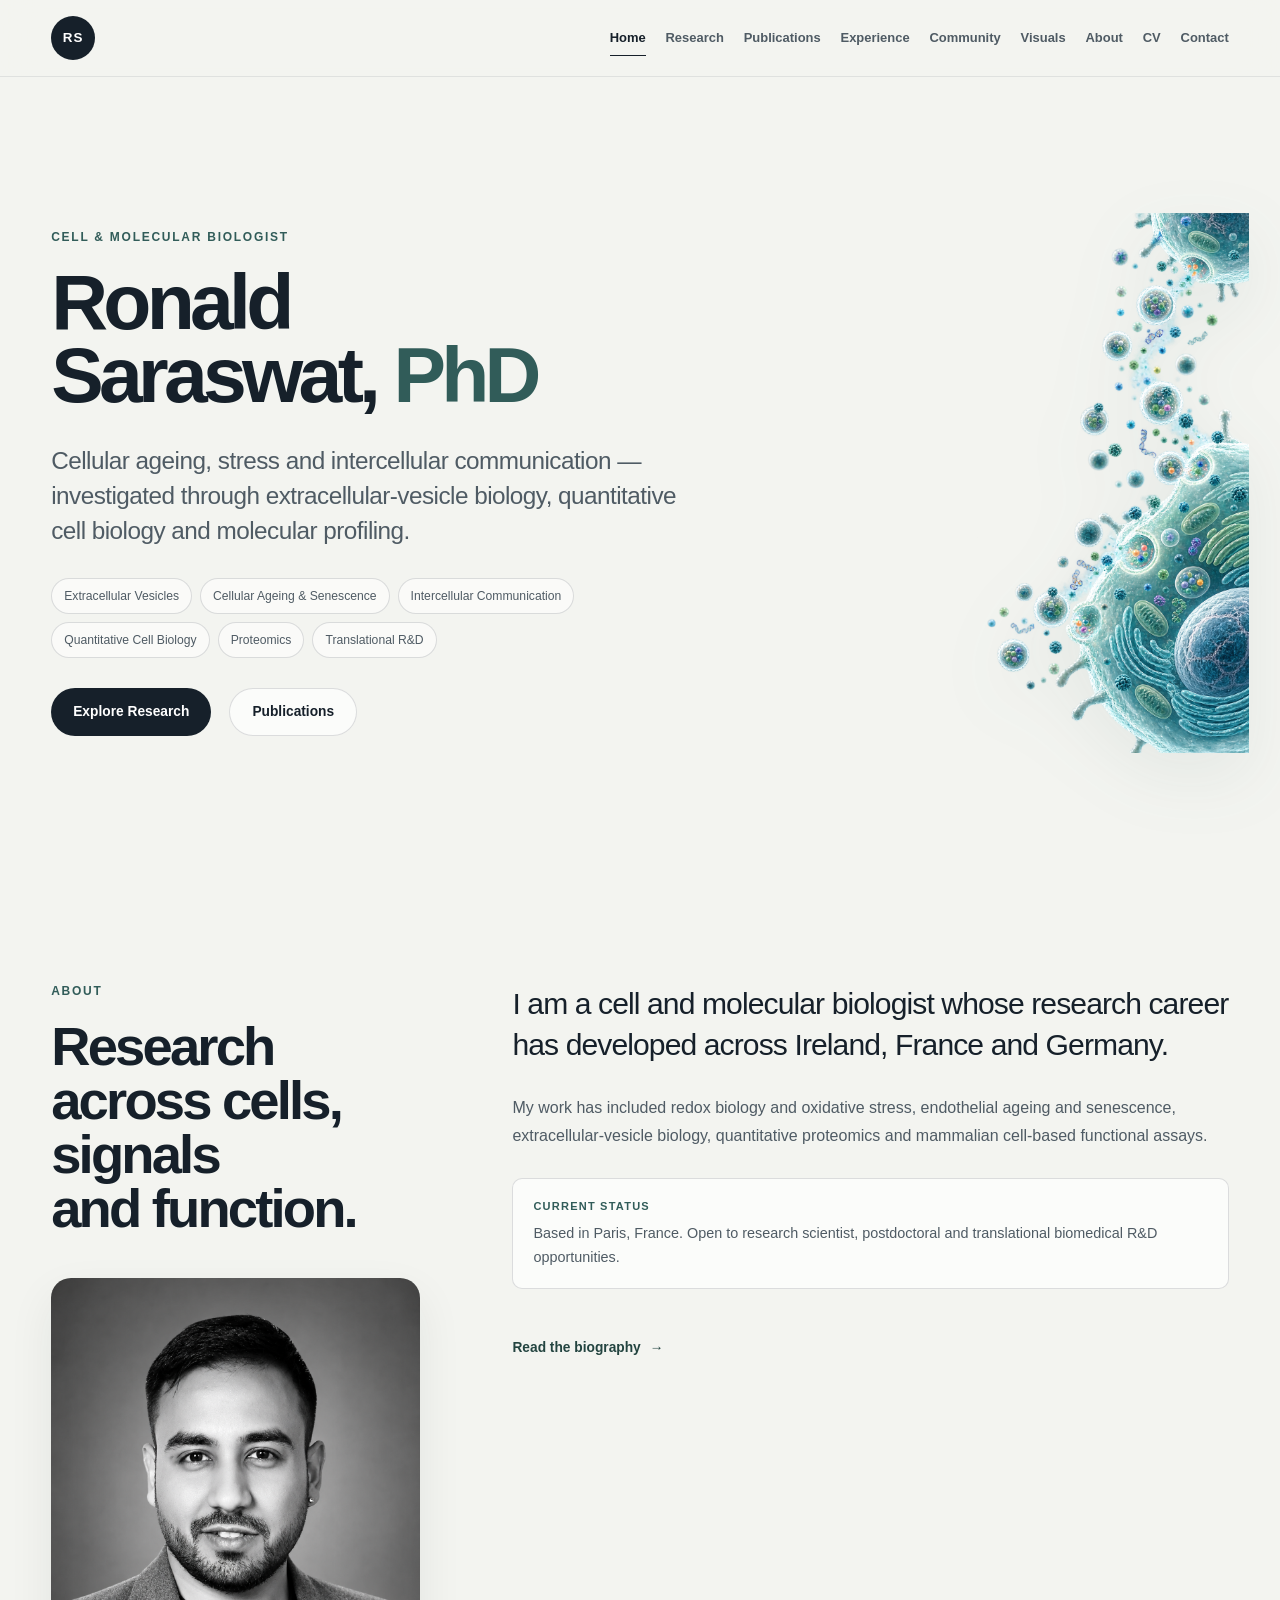
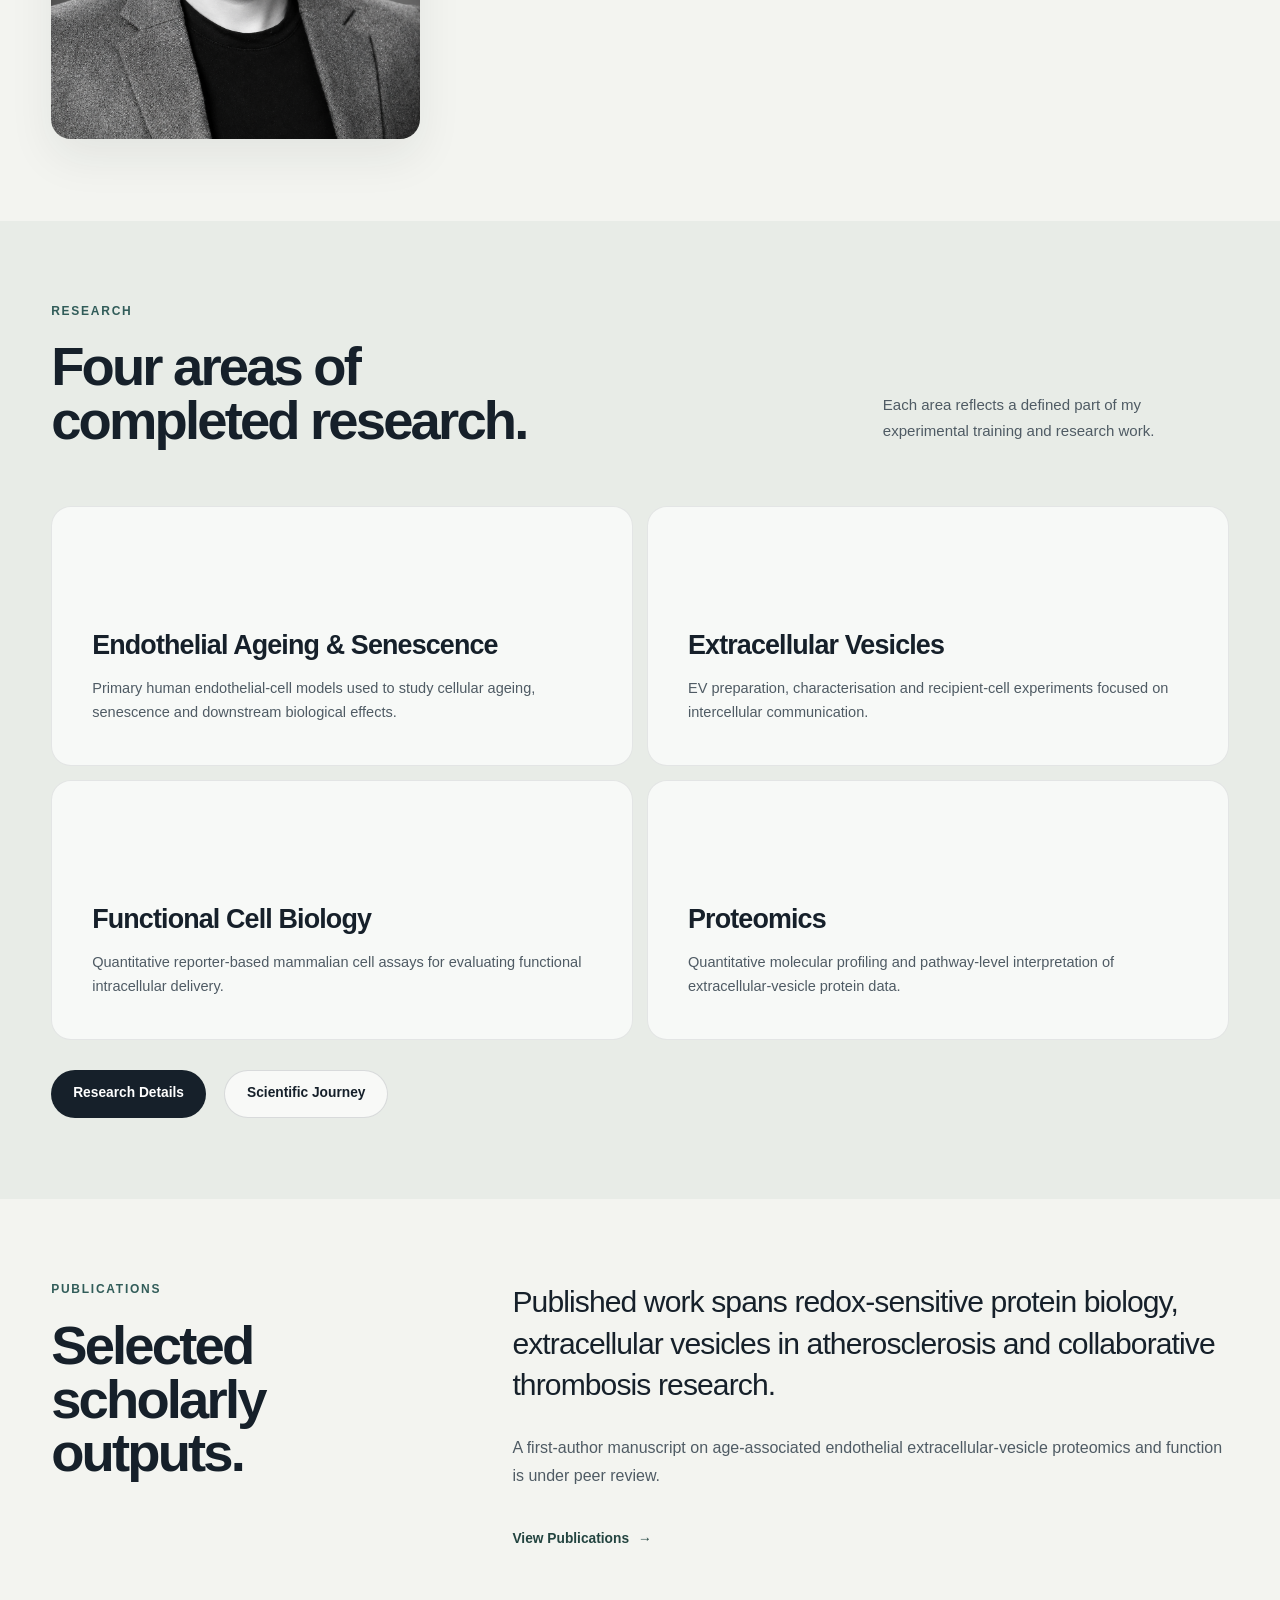
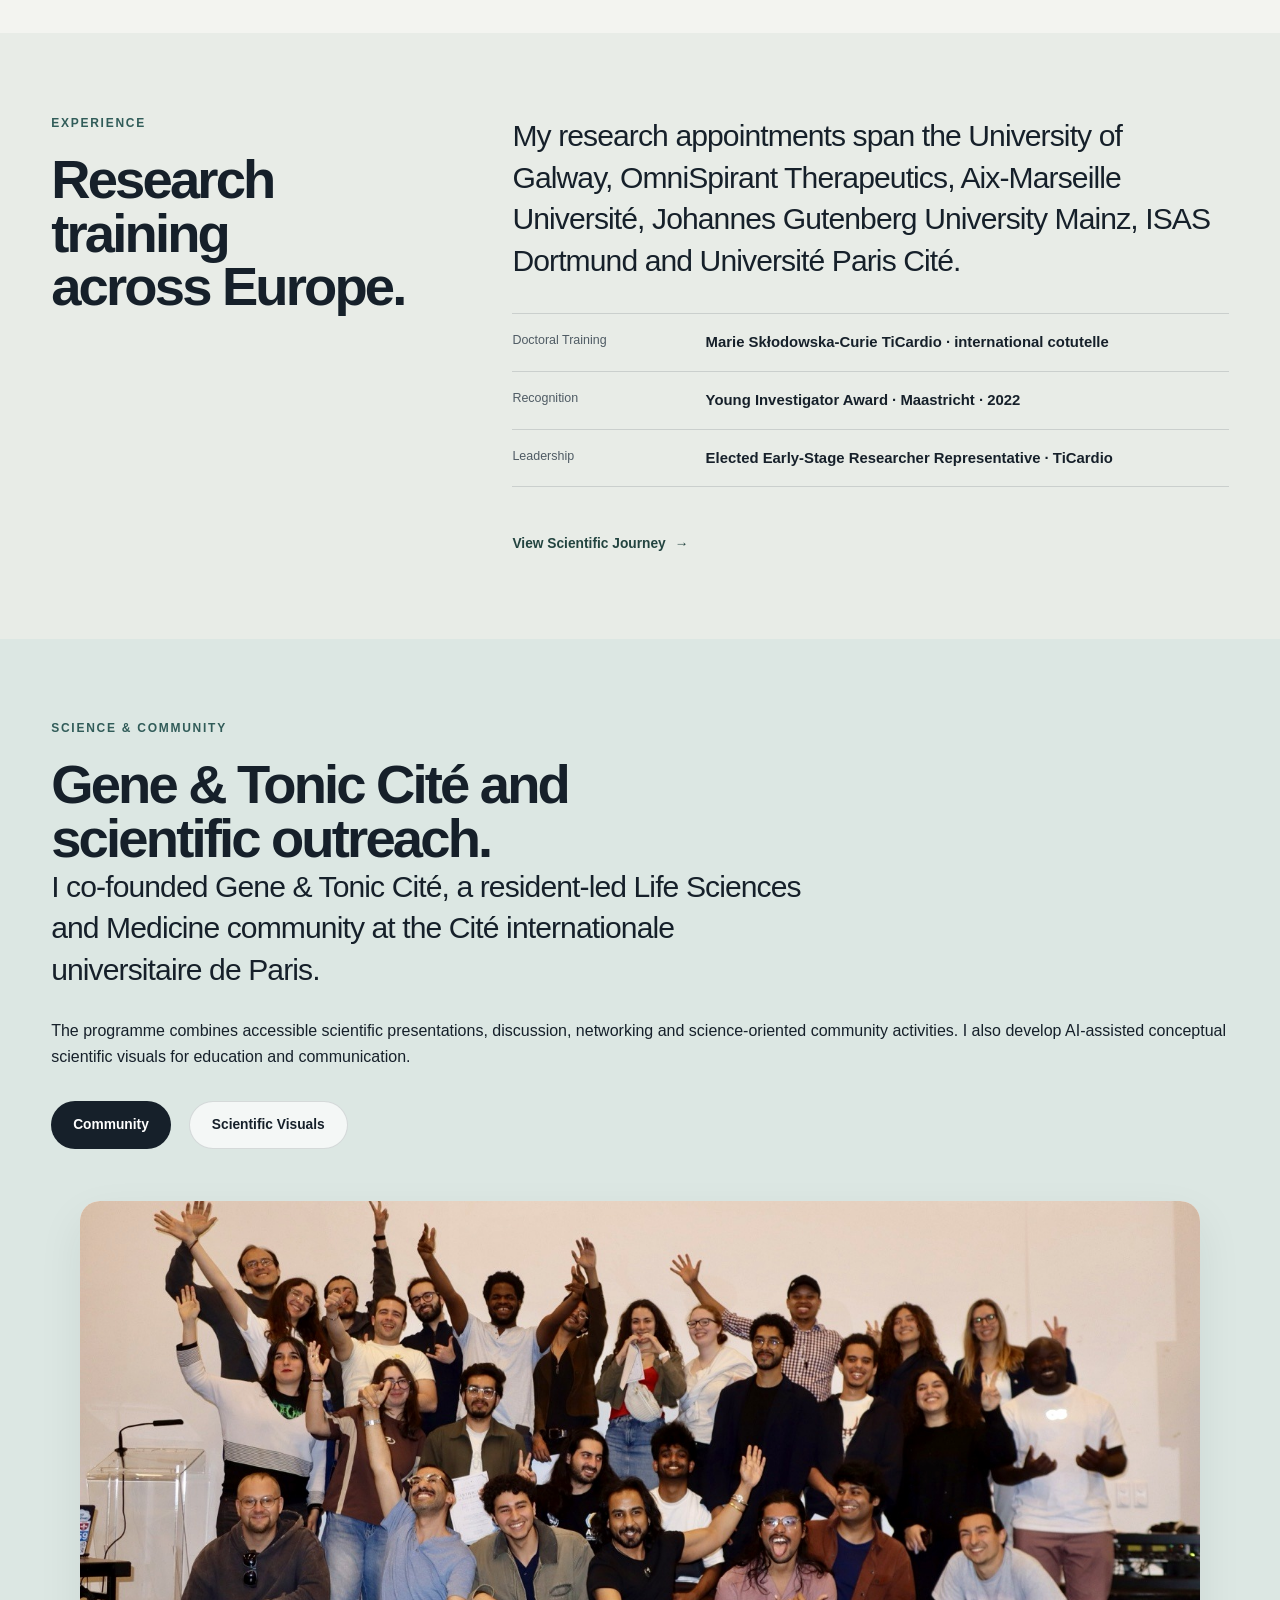
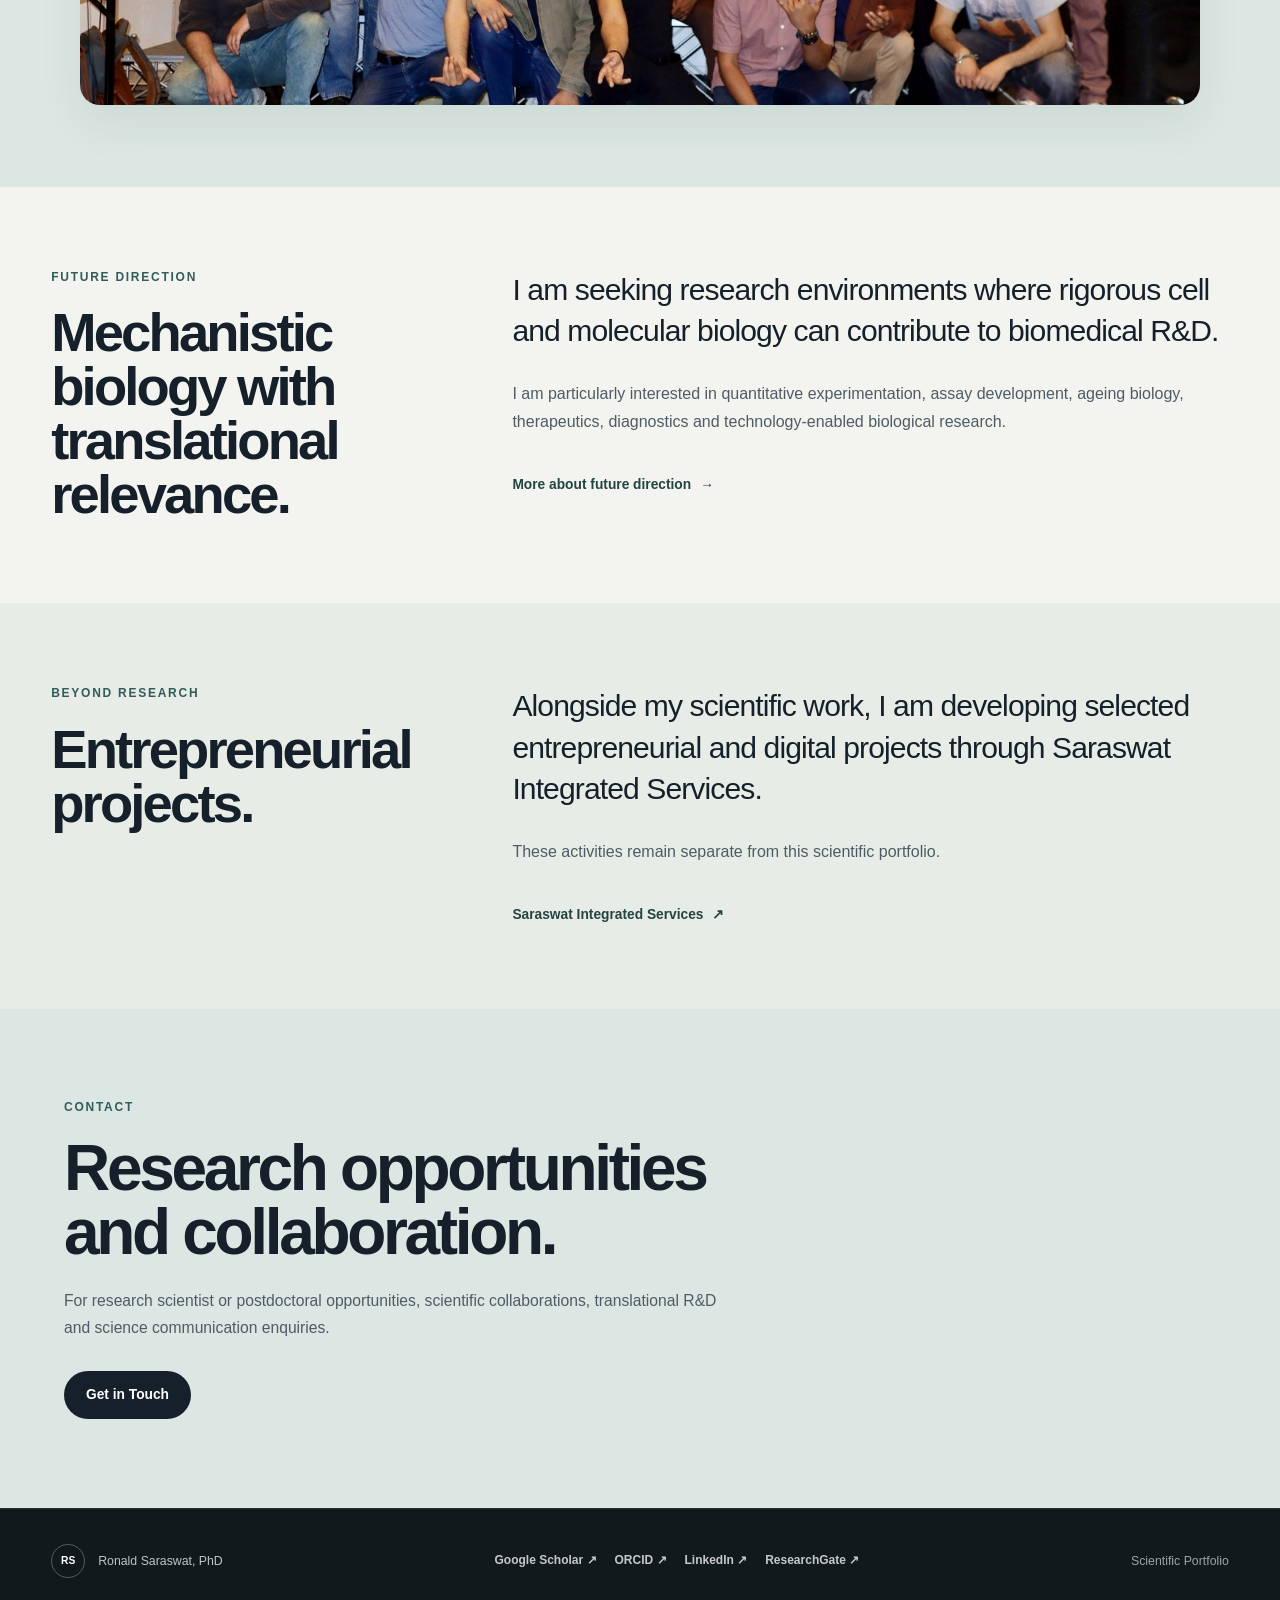
==== commit 1f654f13: "Add files via upload" ====
--- a/index.html
+++ b/index.html
@@ -331,8 +331,8 @@
 
         <figure class="home-community-photo">
             <img
-                src="/assets/images/gene-tonic-feature-audience.jpg"
-                alt="Audience at a Gene &amp; Tonic Cité science and community event in Paris"
+                src="/assets/images/gene-tonic-mosaic-02.jpg"
+                alt="Gene &amp; Tonic Cité participants during a science and community event in Paris"
                 loading="lazy"
             >
         </figure>
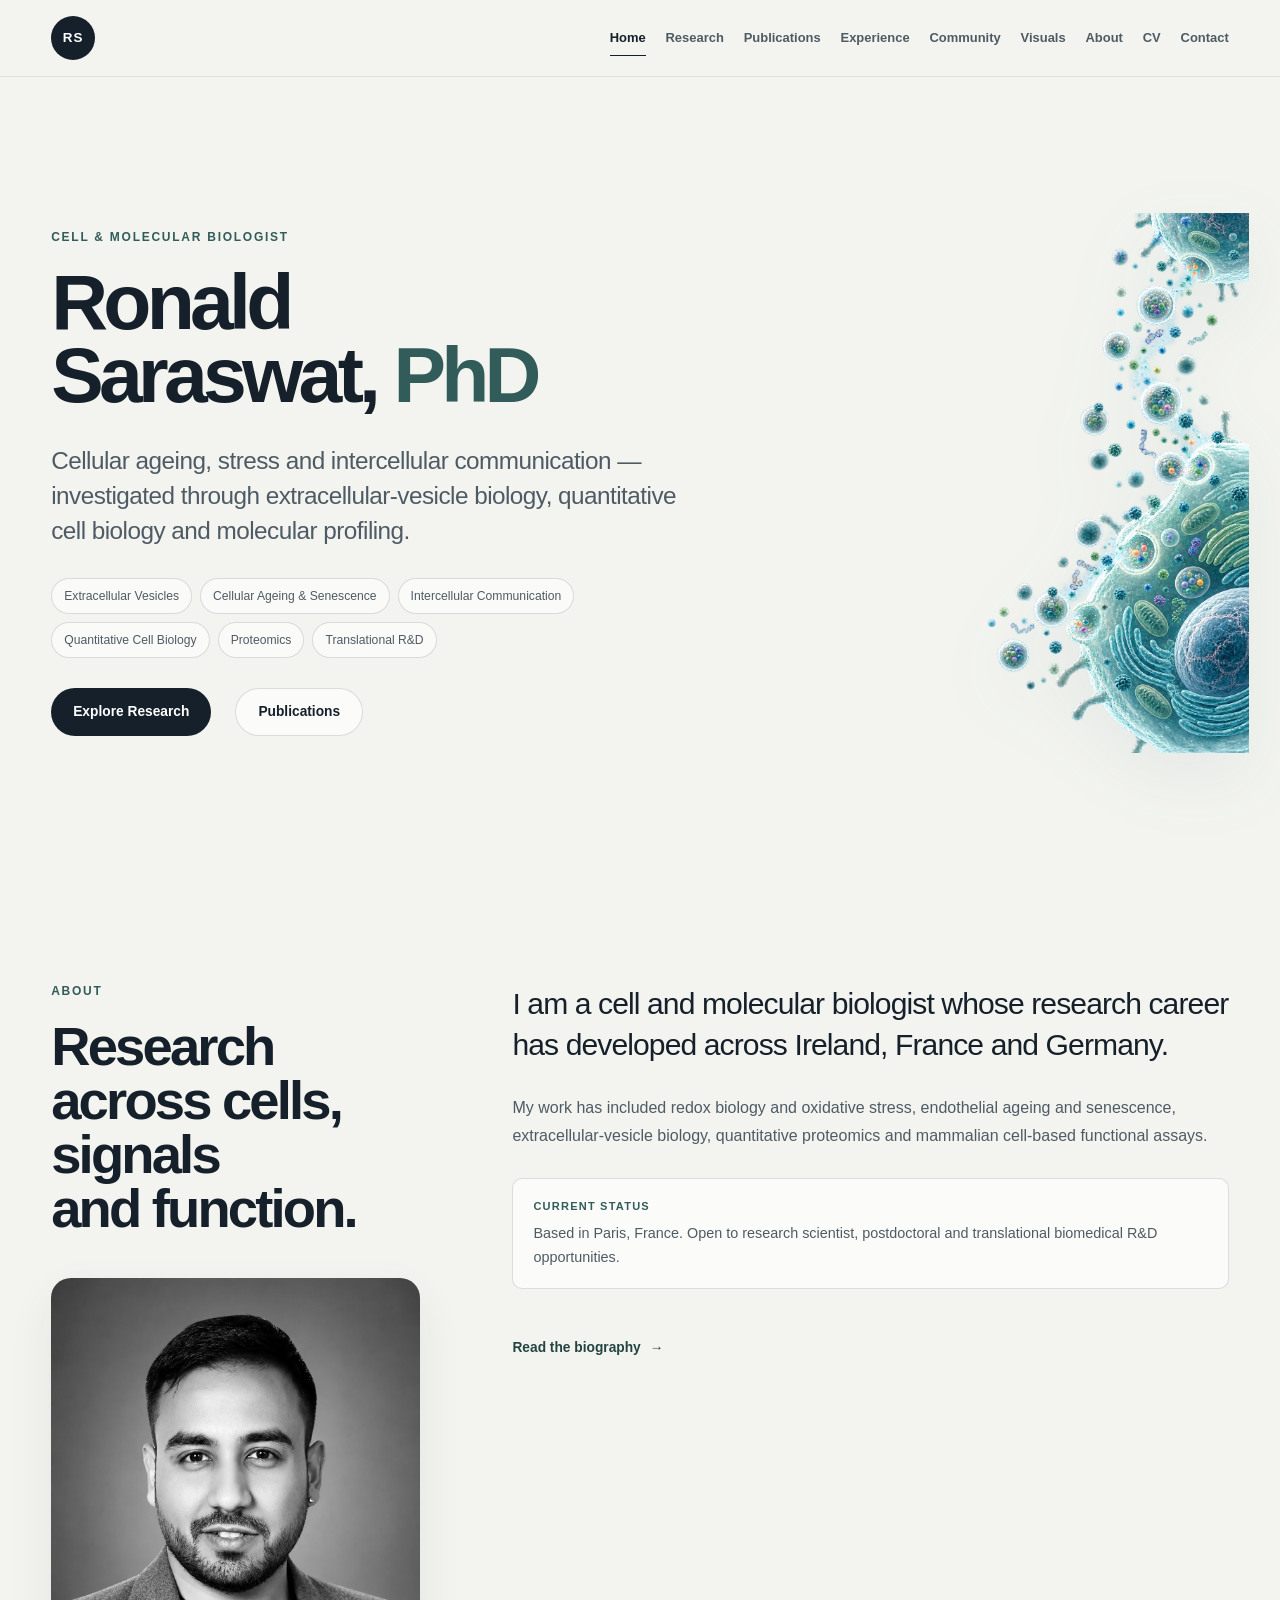
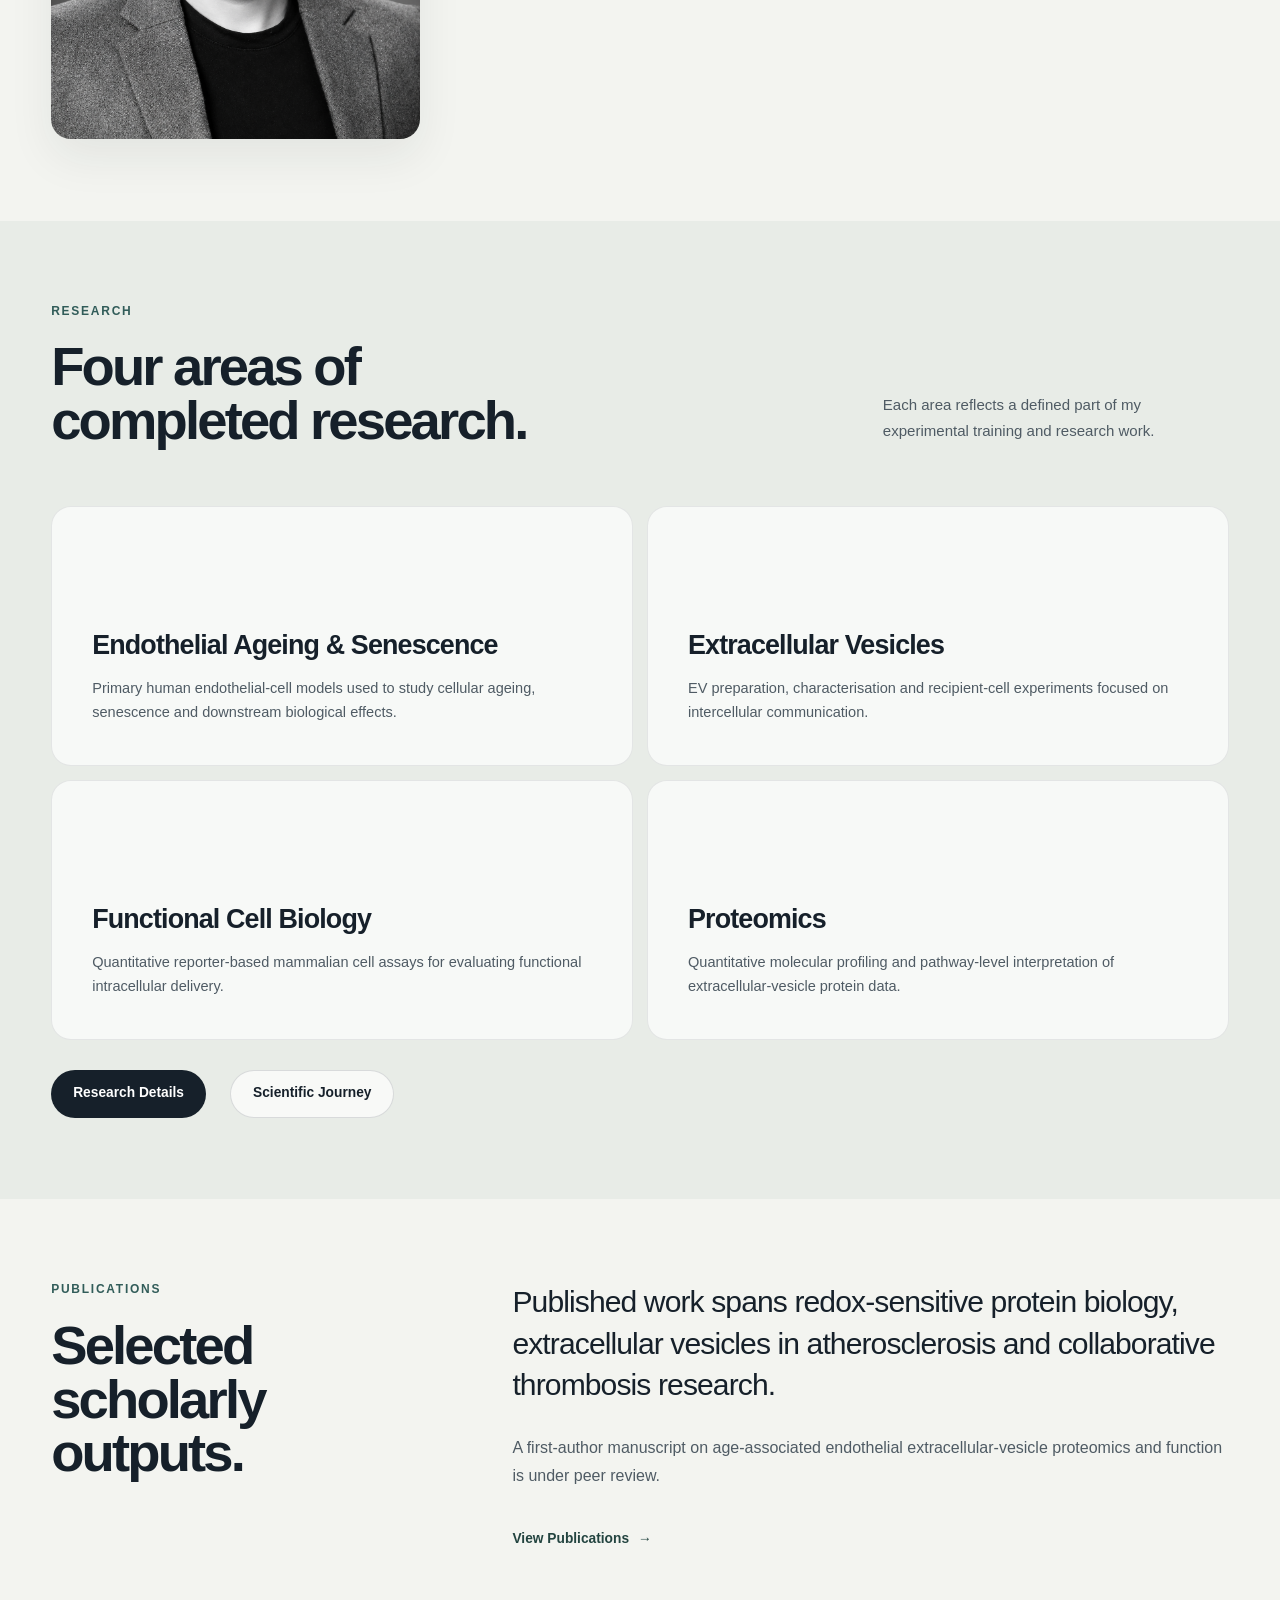
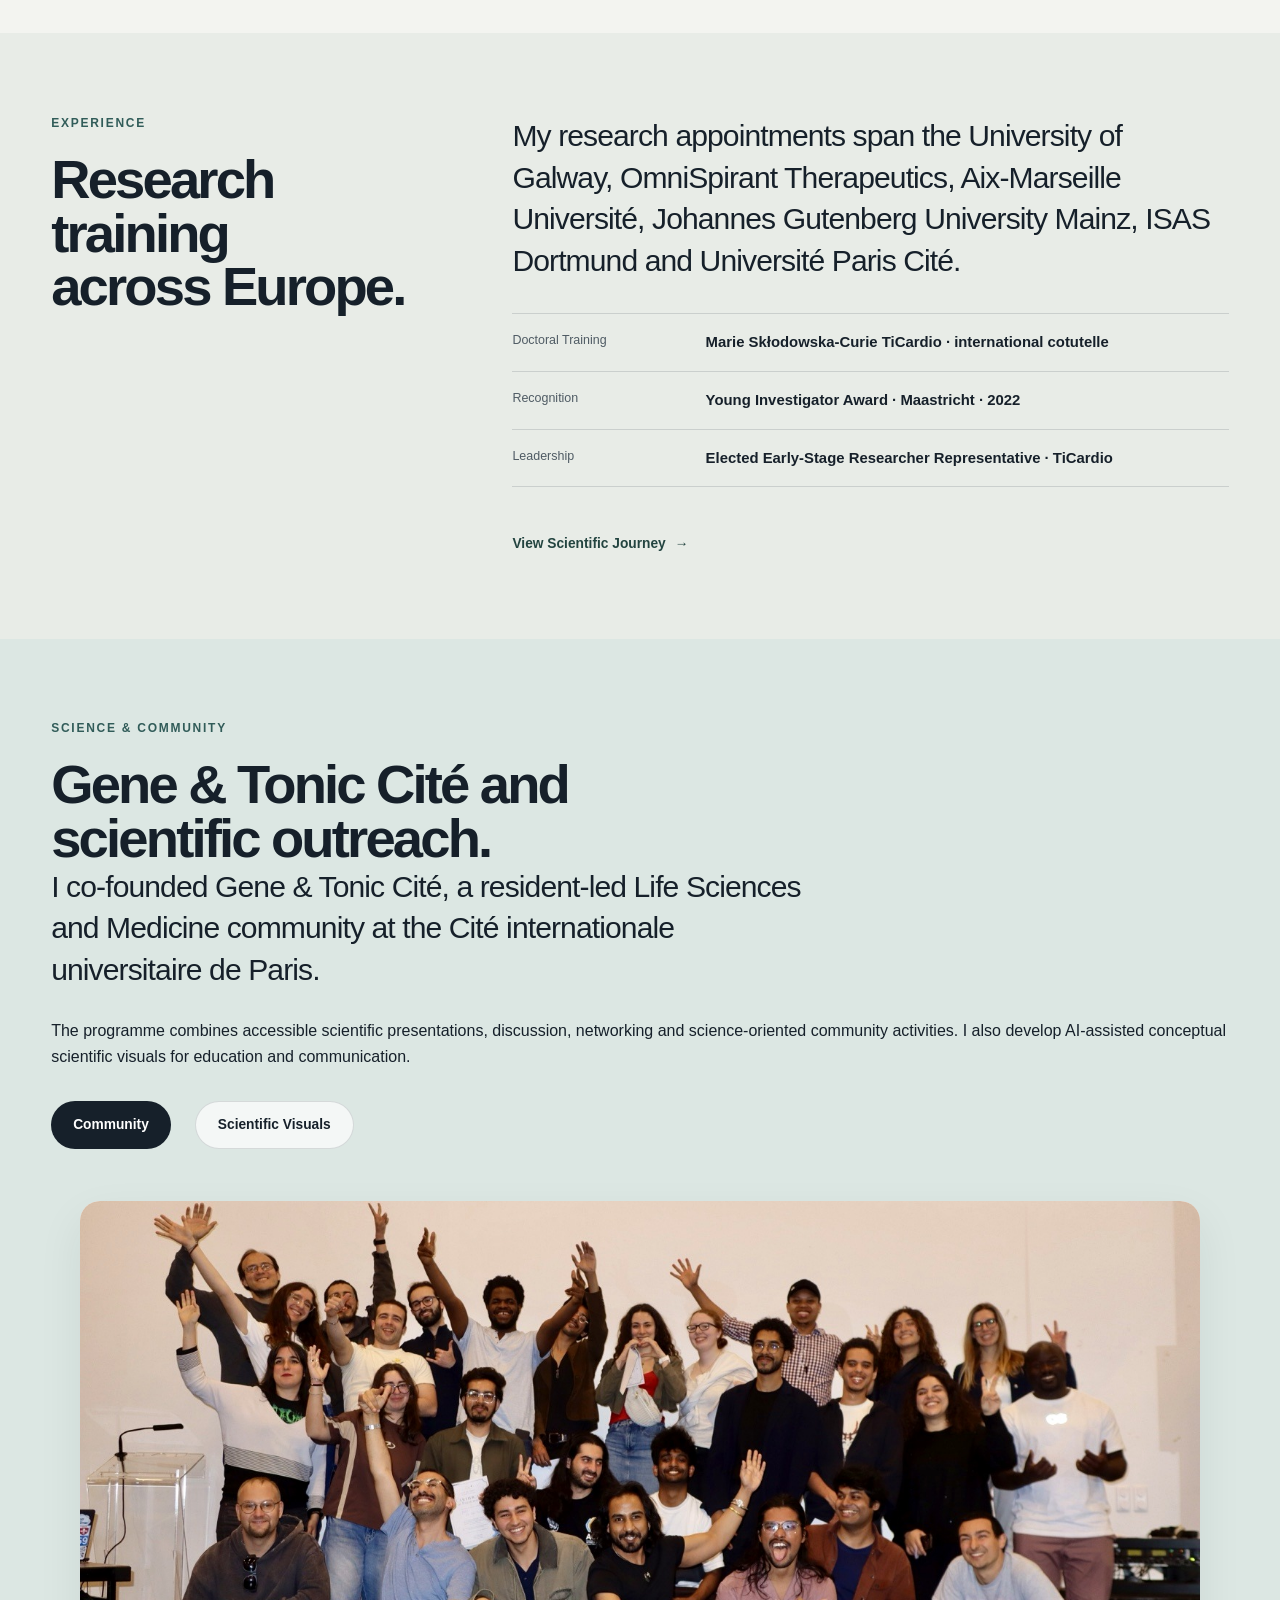
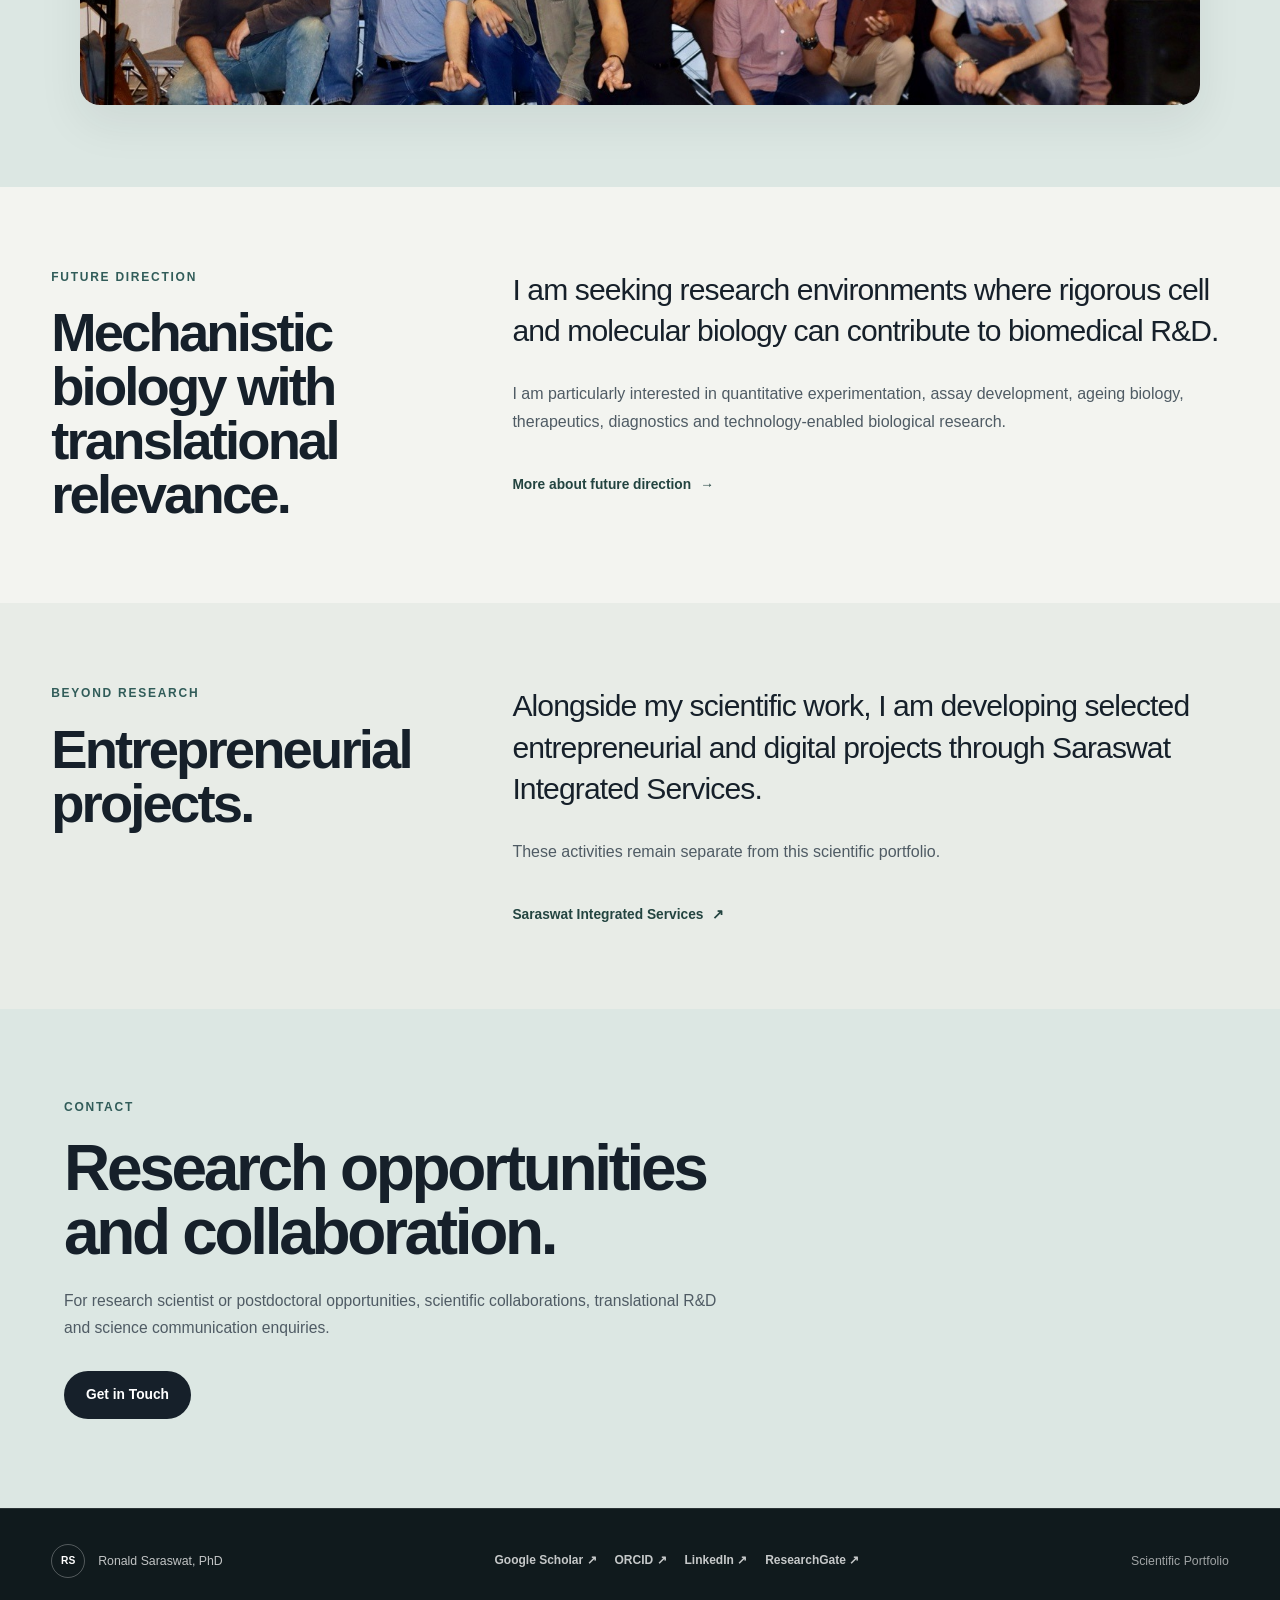
==== commit 1d54c9e2: "Add files via upload" ====
--- a/index.html
+++ b/index.html
@@ -7,7 +7,7 @@
     <title>Ronald Saraswat, PhD | Cell &amp; Molecular Biologist</title>
     <meta name="description" content="Ronald Saraswat, PhD is a cell and molecular biologist with research in extracellular vesicles, cellular ageing and senescence, proteomics and quantitative cell biology.">
     <meta name="author" content="Ronald Saraswat">
-    <meta name="robots" content="index, follow">
+    <meta name="robots" content="index, follow, max-image-preview:large, max-snippet:-1, max-video-preview:-1">
 
     <link rel="canonical" href="https://ronald.saraswatintegratedservices.com/">
     <link rel="icon" type="image/svg+xml" href="/assets/images/rs-favicon.svg">
@@ -19,22 +19,18 @@
     <meta property="og:site_name" content="Ronald Saraswat | Scientific Portfolio">
     <meta property="og:image" content="https://ronald.saraswatintegratedservices.com/assets/images/social-preview.png">
     <meta property="og:image:alt" content="Ronald Saraswat, PhD — Cell and Molecular Biologist">
+    <meta property="og:image:type" content="image/png">
+    <meta property="og:image:width" content="1200">
+    <meta property="og:image:height" content="630">
 
     <meta name="twitter:card" content="summary_large_image">
     <meta name="twitter:title" content="Ronald Saraswat, PhD | Cell &amp; Molecular Biologist">
     <meta name="twitter:description" content="Scientific portfolio in extracellular vesicles, cellular ageing and senescence, proteomics and quantitative cell biology.">
     <meta name="twitter:image" content="https://ronald.saraswatintegratedservices.com/assets/images/social-preview.png">
+    <meta name="twitter:image:alt" content="Ronald Saraswat, PhD — Cell and Molecular Biologist">
 
     <meta name="theme-color" content="#f3f4f0">
     <link rel="stylesheet" href="/css/style.css">
-
-    <style>
-        .hero-actions { gap: 18px; }
-        @media (max-width: 600px) {
-            .hero-actions { gap: 12px; }
-        }
-    </style>
-
     <script type="application/ld+json">
     {
       "@context": "https://schema.org",
--- a/css/style.css
+++ b/css/style.css
@@ -1,7 +1,7 @@
 /* =========================================================
    RONALD SARASWAT — SCIENTIFIC PORTFOLIO
    FINAL MASTER STYLESHEET
-   Version 20
+   Version 23 — RECOVERED CONSOLIDATED MASTER
    August 2026
 ========================================================= */
 
@@ -362,7 +362,7 @@
     flex-wrap: wrap;
     align-items: center;
 
-    gap: 16px;
+    gap: 11px;
 
     margin-top: 30px;
 }
@@ -5992,89 +5992,52 @@
 }
 
 
-
 /* =========================================================
    V21 — FINAL MOBILE NAVIGATION
    Editorial full-screen portfolio menu
    Append at the absolute end of style.css
 ========================================================= */
 
-
-/* Switch to the compact navigation slightly earlier.
-   This avoids the full nine-link navigation becoming cramped
-   on tablets / smaller landscape screens. */
-
 @media (max-width: 1100px) {
 
     .nav-container {
         height: 70px;
     }
-
-
-    /* -----------------------------------------------------
-       MENU BUTTON
-    ----------------------------------------------------- */
 
     .menu-toggle {
         position: relative;
         z-index: 1400;
-
         width: auto;
         height: 44px;
-
         display: inline-flex;
         align-items: center;
         justify-content: flex-end;
-
         gap: 11px;
-
-        padding:
-            0
-            2px
-            0
-            14px;
-
+        padding: 0 2px 0 14px;
         border: 0;
-
         background: transparent;
-
         color: var(--text-primary);
-    }
-
-
-    /* Visible word makes mobile navigation unmistakable */
+        padding-right: 31px;
+    }
 
     .menu-toggle::before {
         content: "Menu";
-
         color: var(--text-primary);
-
         font-size: 0.76rem;
         font-weight: 700;
         letter-spacing: 0.07em;
-
         text-transform: uppercase;
-
-        transition:
-            color 180ms ease;
-    }
-
-
-    /* Container for the two lines */
+        transition: color 180ms ease;
+    }
 
     .menu-toggle span {
         position: absolute;
         right: 2px;
-
         width: 21px;
         height: 1.5px;
-
         margin: 0;
-
         background: var(--text-primary);
-
         transform-origin: center;
-
         transition:
             transform 200ms ease,
             opacity 180ms ease,
@@ -6089,260 +6052,113 @@
         top: 25px;
     }
 
-
-    /* Give the word enough room before the icon */
-
-    .menu-toggle {
-        padding-right: 31px;
-    }
-
-
-    /* OPEN STATE */
-
     .menu-toggle.active::before {
         content: "Close";
     }
 
     .menu-toggle.active span:first-child {
         top: 21px;
-
-        transform:
-            rotate(45deg);
+        transform: rotate(45deg);
     }
 
     .menu-toggle.active span:last-child {
         top: 21px;
-
-        transform:
-            rotate(-45deg);
-    }
-
-
-    /* -----------------------------------------------------
-       FULL-SCREEN NAVIGATION
-    ----------------------------------------------------- */
+        transform: rotate(-45deg);
+    }
 
     .site-nav {
         position: fixed;
-
-        inset:
-            70px
-            0
-            0
-            0;
-
+        inset: 70px 0 0 0;
         z-index: 1300;
-
         width: 100%;
-        height:
-            calc(
-                100dvh - 70px
-            );
-
+        height: calc(100dvh - 70px);
         display: flex;
         flex-direction: column;
         align-items: stretch;
         justify-content: flex-start;
-
         gap: 0;
-
         padding:
-            clamp(
-                30px,
-                6vh,
-                62px
-            )
-            max(
-                5%,
-                calc(
-                    (100vw - 900px) / 2
-                )
-            )
+            clamp(30px, 6vh, 62px)
+            max(5%, calc((100vw - 900px) / 2))
             46px;
-
         overflow-y: auto;
         overscroll-behavior: contain;
-
-        background:
-            rgba(
-                243,
-                244,
-                240,
-                0.985
-            );
-
-        backdrop-filter:
-            blur(22px);
-
-        -webkit-backdrop-filter:
-            blur(22px);
-
-        transform:
-            translateX(100%);
-
+        background: rgba(243, 244, 240, 0.985);
+        backdrop-filter: blur(22px);
+        -webkit-backdrop-filter: blur(22px);
+        transform: translateX(100%);
         visibility: hidden;
-
         transition:
-            transform 260ms cubic-bezier(
-                0.22,
-                1,
-                0.36,
-                1
-            ),
+            transform 260ms cubic-bezier(0.22, 1, 0.36, 1),
             visibility 260ms;
-    }
-
+        counter-reset: portfolio-nav;
+    }
 
     .site-nav.open {
-        transform:
-            translateX(0);
-
+        transform: translateX(0);
         visibility: visible;
     }
 
-
-    /* -----------------------------------------------------
-       MENU LINKS
-    ----------------------------------------------------- */
-
-    .site-nav {
-        counter-reset:
-            portfolio-nav;
-    }
-
     .site-nav a {
-        counter-increment:
-            portfolio-nav;
-
+        counter-increment: portfolio-nav;
         position: relative;
-
         width: 100%;
-
         display: grid;
-
-        grid-template-columns:
-            42px
-            minmax(
-                0,
-                1fr
-            )
-            auto;
-
+        grid-template-columns: 42px minmax(0, 1fr) auto;
         align-items: center;
-
         gap: 16px;
-
-        padding:
-            15px
-            0;
-
-        border-bottom:
-            1px solid
-            var(--border);
-
-        color:
-            var(--text-primary);
-
-        font-size:
-            clamp(
-                1.45rem,
-                4.2vw,
-                2.25rem
-            );
-
+        padding: 15px 0;
+        border-bottom: 1px solid var(--border);
+        color: var(--text-primary);
+        font-size: clamp(1.45rem, 4.2vw, 2.25rem);
         font-weight: 600;
-
         line-height: 1.1;
-
-        letter-spacing:
-            -0.035em;
-
+        letter-spacing: -0.035em;
         white-space: normal;
-
         transition:
             color 180ms ease,
             padding-left 180ms ease;
     }
 
-
-    /* 01, 02, 03 ... */
-
     .site-nav a::before {
-        content:
-            counter(
-                portfolio-nav,
-                decimal-leading-zero
-            );
-
-        color:
-            var(--accent);
-
+        content: counter(portfolio-nav, decimal-leading-zero);
+        color: var(--accent);
         font-size: 0.66rem;
         font-weight: 760;
-
         line-height: 1;
-
         letter-spacing: 0.07em;
     }
-
-
-    /* Arrow */
 
     .site-nav a::after {
         content: "↗";
-
         position: static;
-
         width: auto;
         height: auto;
-
         display: block;
-
         background: none;
-
-        color:
-            rgba(
-                49,
-                92,
-                89,
-                0.52
-            );
-
+        color: rgba(49, 92, 89, 0.52);
         font-size: 0.9rem;
         font-weight: 500;
-
         transform: none;
-
         transition:
             transform 180ms ease,
             color 180ms ease;
     }
 
-
     .site-nav a:hover,
     .site-nav a:focus-visible {
         padding-left: 5px;
-
         color: var(--accent-dark);
     }
 
     .site-nav a:hover::after,
     .site-nav a:focus-visible::after {
-        transform:
-            translate(
-                3px,
-                -2px
-            );
-
+        transform: translate(3px, -2px);
         color: var(--accent);
     }
-
-
-    /* Current page */
 
     .site-nav a[aria-current="page"] {
         color: var(--accent-dark);
-
         font-weight: 700;
     }
 
@@ -6350,19 +6166,10 @@
         color: var(--text-primary);
     }
 
-
-    /* Remove old desktop underline behaviour */
-
     .site-nav a[aria-current="page"]::after {
         transform: none;
     }
-
-}
-
-
-/* =========================================================
-   PHONE
-========================================================= */
+}
 
 @media (max-width: 600px) {
 
@@ -6370,77 +6177,95 @@
         width: 90%;
     }
 
-
     .site-nav {
-        padding:
-            26px
-            5%
-            38px;
-    }
-
+        padding: 26px 5% 38px;
+    }
 
     .site-nav a {
-        grid-template-columns:
-            34px
-            minmax(
-                0,
-                1fr
-            )
-            auto;
-
+        grid-template-columns: 34px minmax(0, 1fr) auto;
         gap: 11px;
-
-        padding:
-            14px
-            0;
-
-        font-size:
-            clamp(
-                1.35rem,
-                7vw,
-                1.78rem
-            );
-    }
-
+        padding: 14px 0;
+        font-size: clamp(1.35rem, 7vw, 1.78rem);
+    }
 
     .site-nav a::before {
         font-size: 0.61rem;
     }
 
-
     .menu-toggle::before {
         font-size: 0.7rem;
     }
-
-}
-
-
-/* =========================================================
-   VERY SHORT PHONE / LANDSCAPE
-========================================================= */
-
-@media (
-    max-width: 950px
-) and (
-    max-height: 600px
-) {
+}
+
+@media (max-width: 950px) and (max-height: 600px) {
 
     .site-nav {
         padding-top: 18px;
     }
 
     .site-nav a {
-        padding:
-            10px
-            0;
-
-        font-size:
-            clamp(
-                1.12rem,
-                4.6vh,
-                1.45rem
-            );
-    }
-
-}
-
+        padding: 10px 0;
+        font-size: clamp(1.12rem, 4.6vh, 1.45rem);
+    }
+}
+
+
+/* =========================================================
+   V22 — FINAL CTA SPACING + HOME COMMUNITY IMAGE LOCK
+========================================================= */
+
+.hero-actions {
+    display: flex;
+    flex-wrap: wrap;
+    align-items: center;
+    column-gap: 24px !important;
+    row-gap: 14px !important;
+}
+
+.home-community-photo {
+    width: min(100%, 1120px);
+    margin: 52px auto 0;
+    overflow: hidden;
+    aspect-ratio: 16 / 7.2;
+    border-radius: var(--radius-medium);
+    background: var(--surface);
+    box-shadow: var(--shadow);
+}
+
+.home-community-photo img {
+    width: 100%;
+    height: 100%;
+    object-fit: cover;
+    object-position: center 50%;
+}
+
+@media (max-width: 900px) {
+    .hero-actions {
+        column-gap: 20px !important;
+        row-gap: 12px !important;
+    }
+
+    .home-community-photo {
+        width: 100%;
+        aspect-ratio: 16 / 9;
+    }
+}
+
+@media (max-width: 600px) {
+    .hero-actions {
+        width: 100%;
+        display: grid;
+        grid-template-columns: 1fr;
+        gap: 12px !important;
+    }
+
+    .hero-actions .button {
+        width: 100%;
+        min-width: 0;
+    }
+
+    .home-community-photo {
+        aspect-ratio: 4 / 3;
+        border-radius: 14px;
+    }
+}
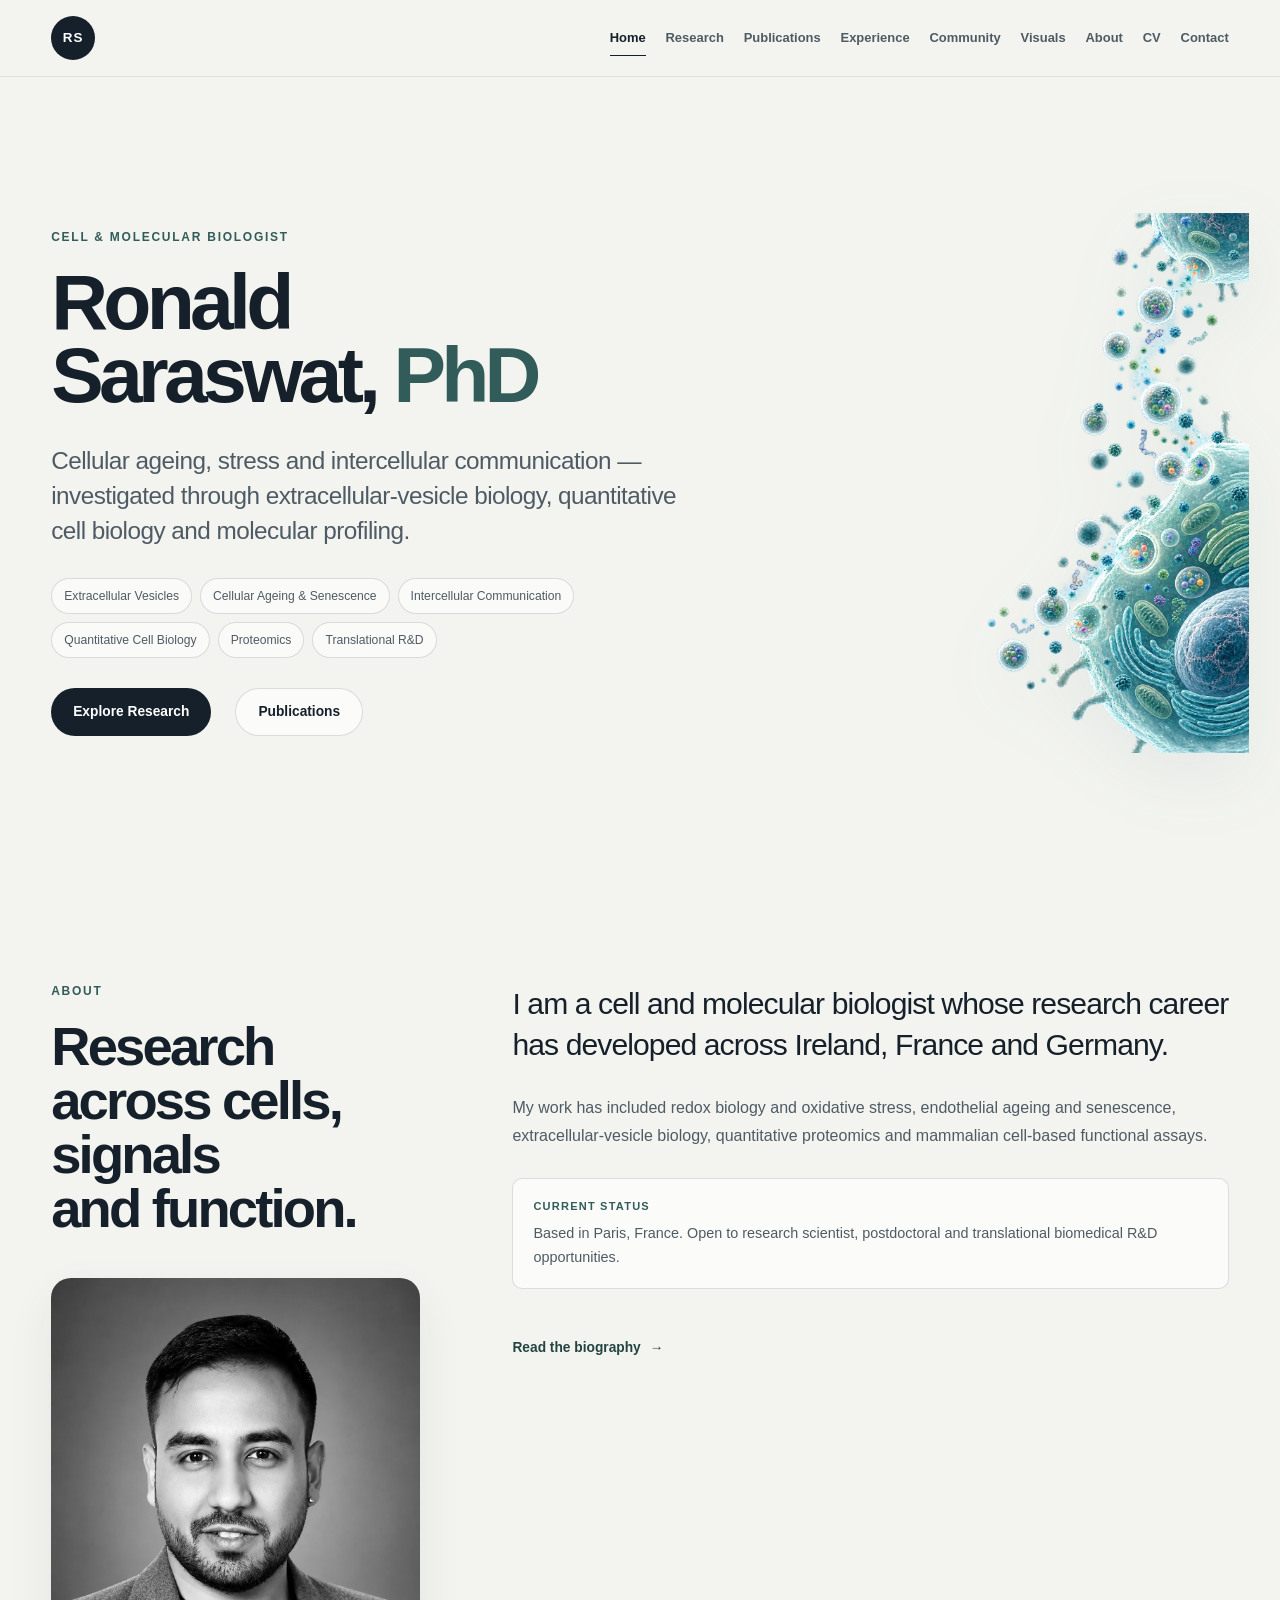
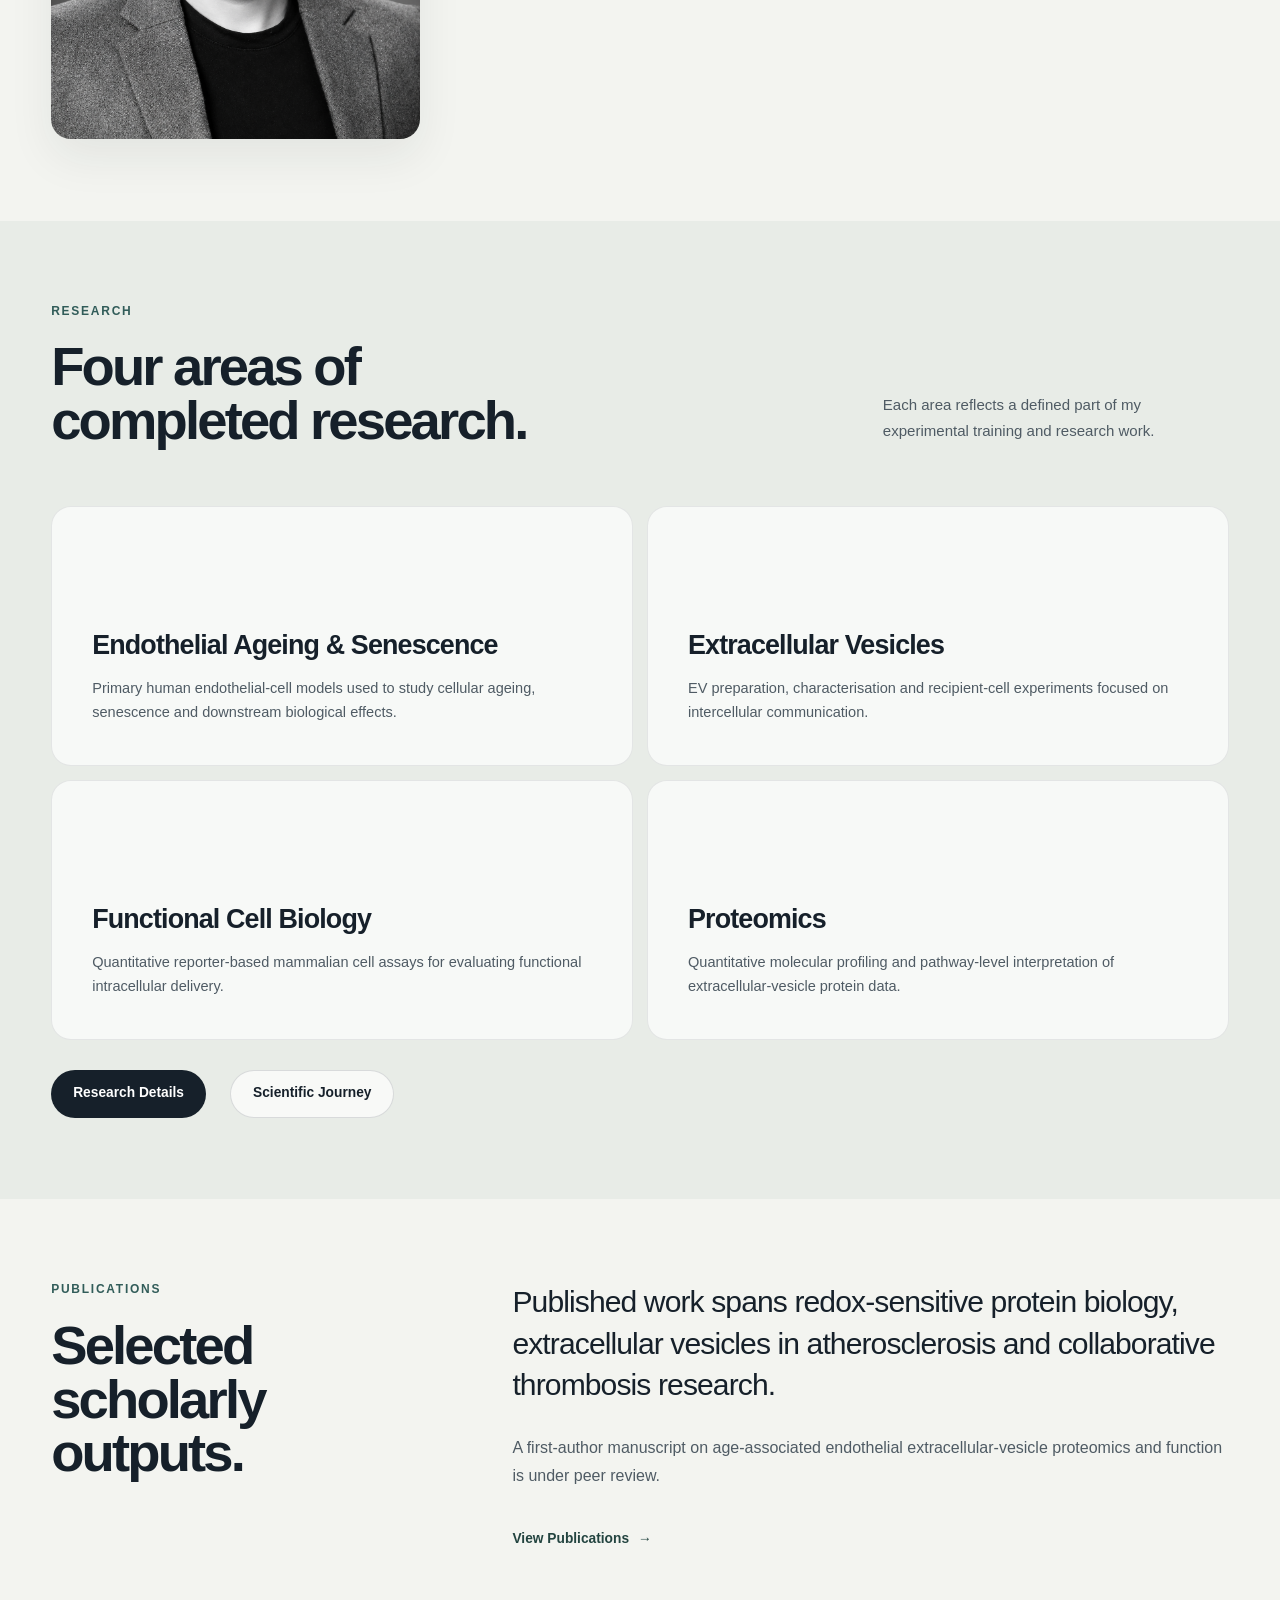
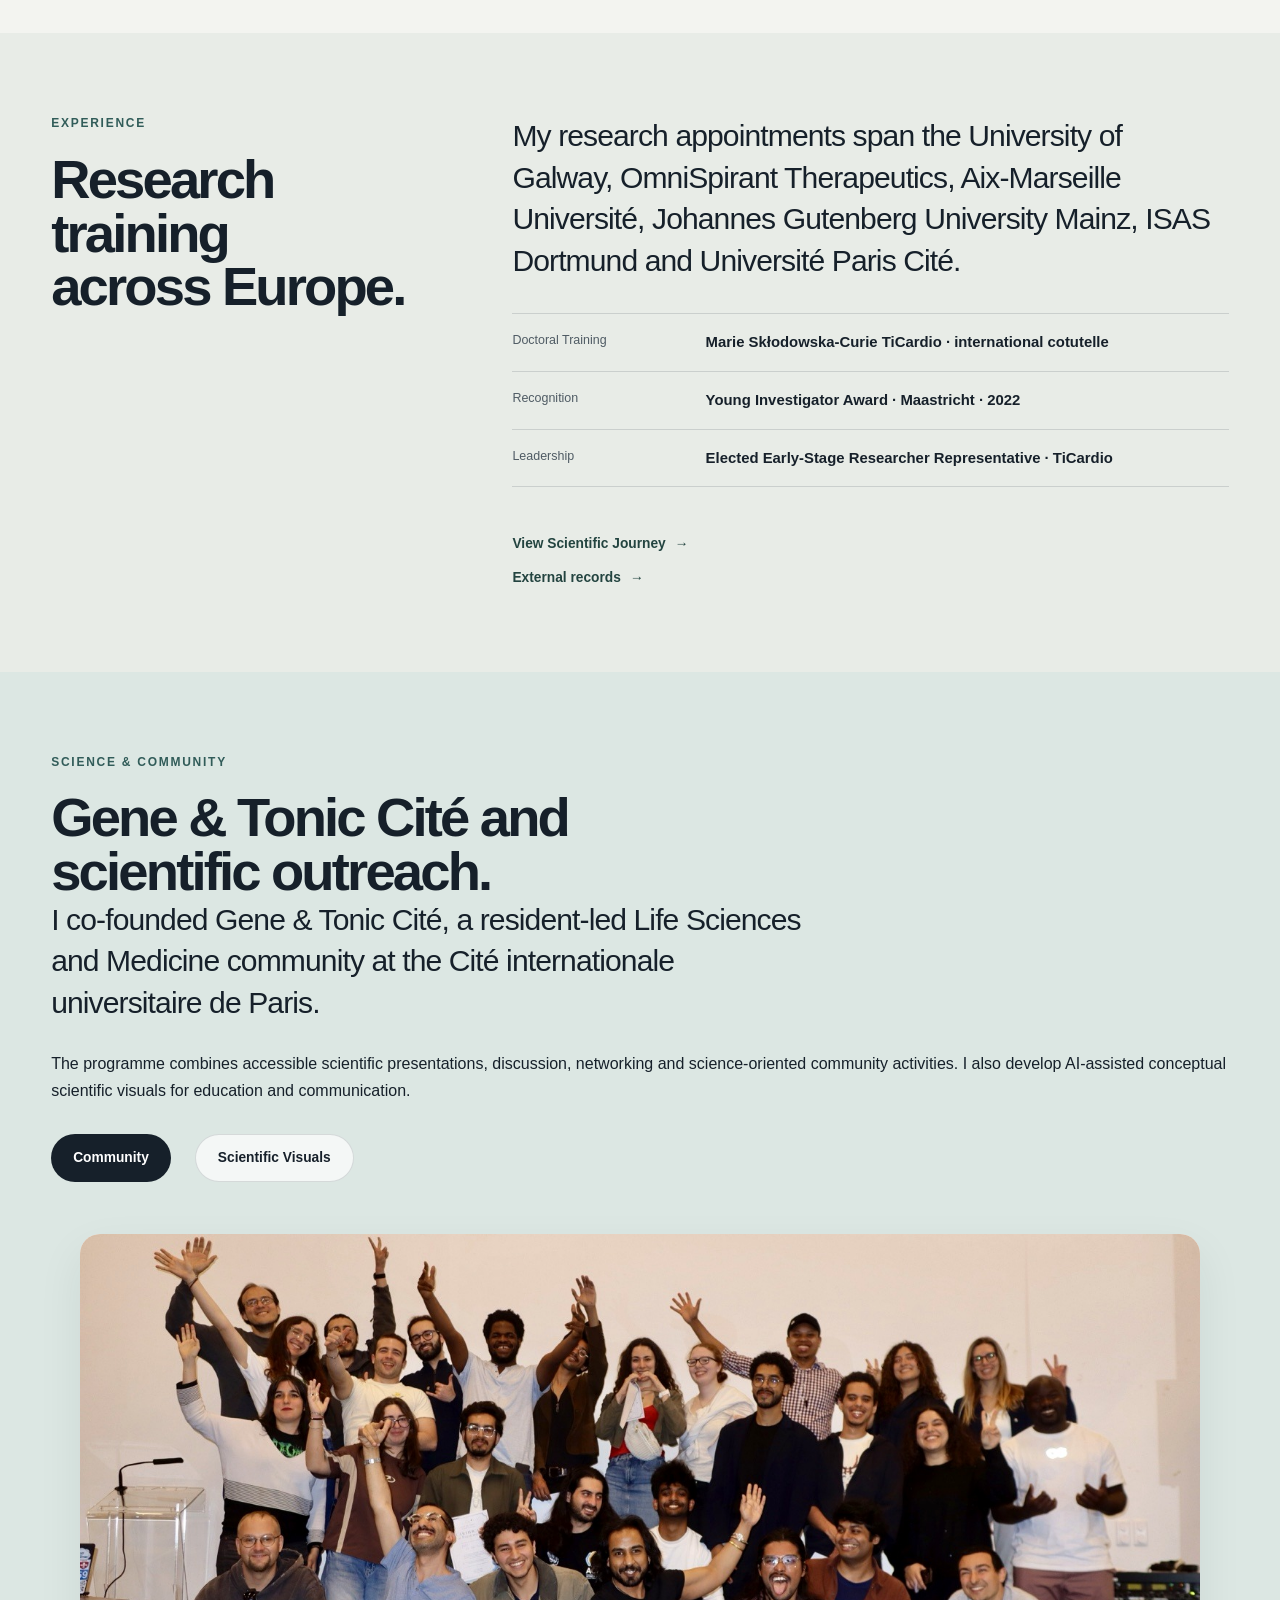
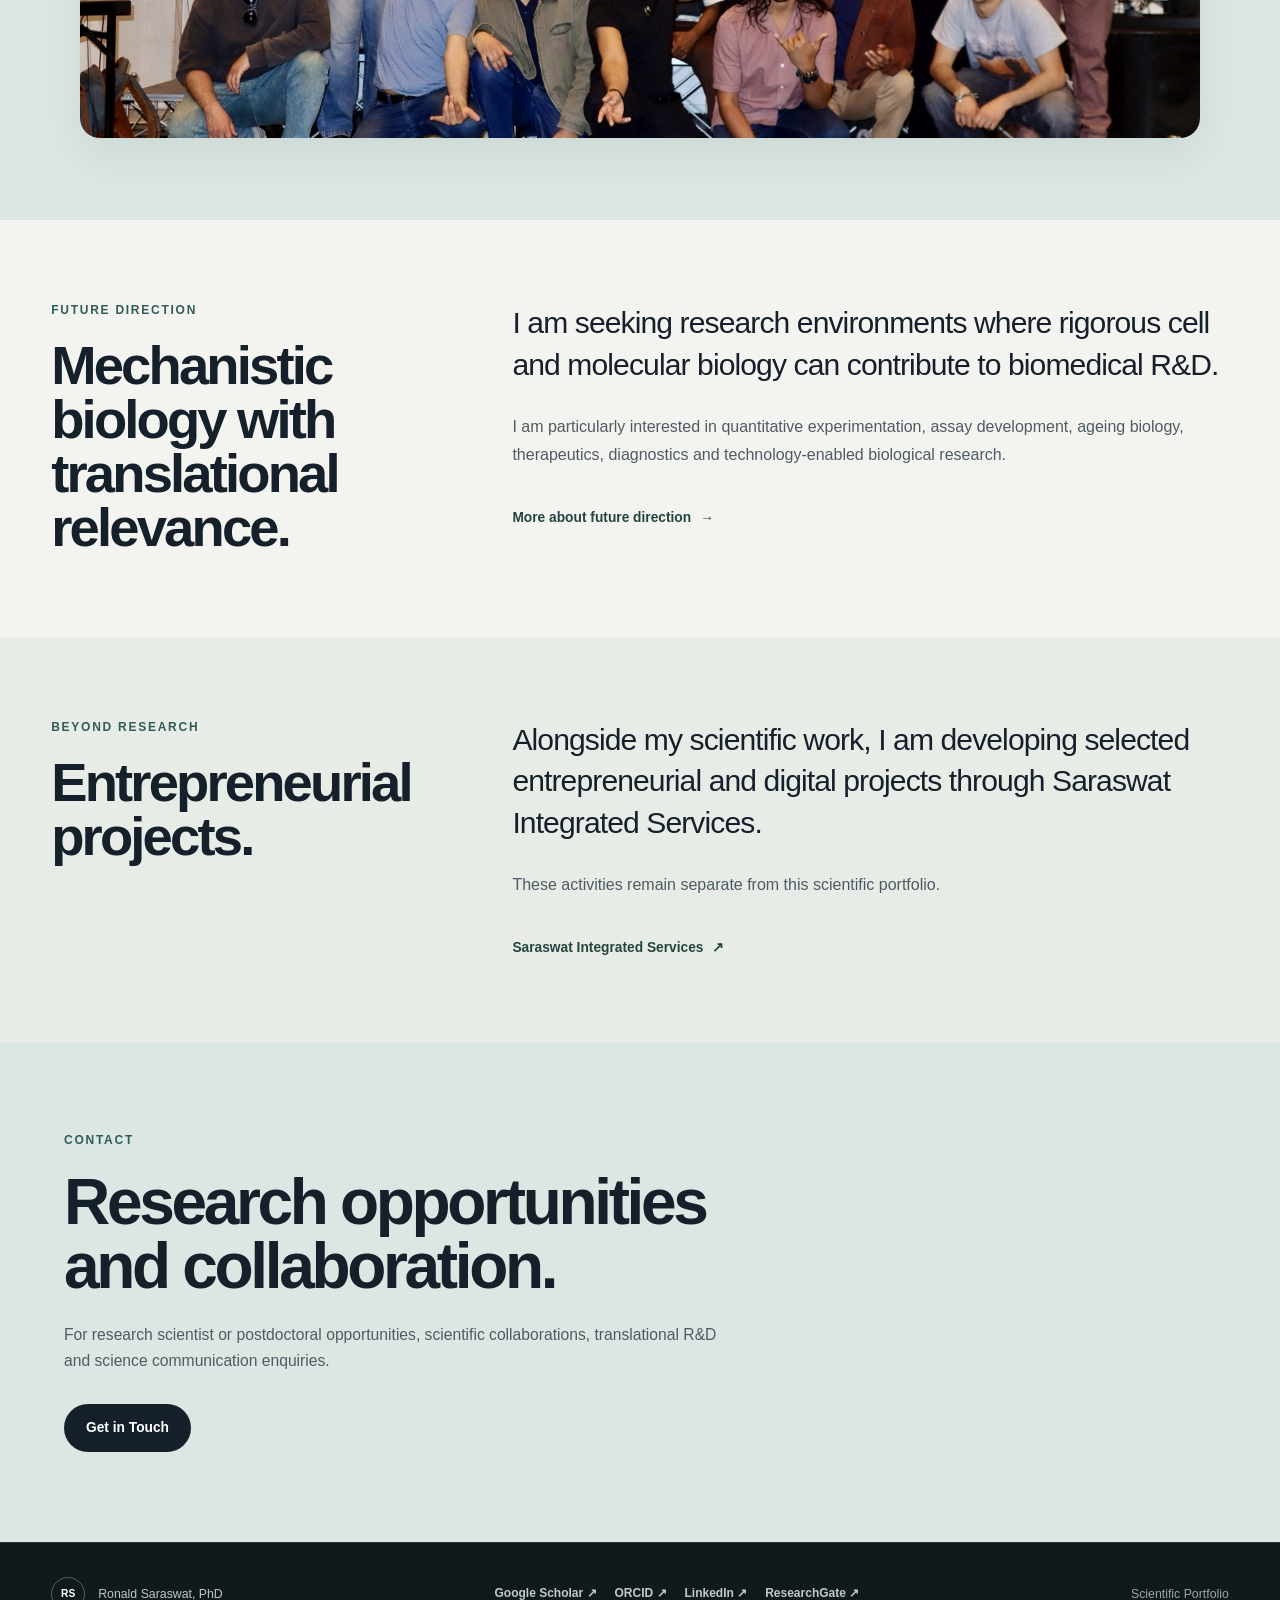
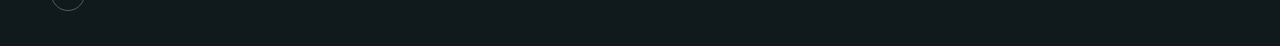
==== commit 9e7ab73c: "Add files via upload" ====
--- a/index.html
+++ b/index.html
@@ -293,6 +293,12 @@
                 <a class="text-action" href="/experience/">
                     View Scientific Journey <span aria-hidden="true">→</span>
                 </a>
+
+                <div>
+                    <a class="text-action" href="/mentions/" style="margin-top: 10px;">
+                        External records <span aria-hidden="true">→</span>
+                    </a>
+                </div>
             </div>
         </div>
     </section>
--- a/css/style.css
+++ b/css/style.css
@@ -1,7 +1,7 @@
 /* =========================================================
    RONALD SARASWAT — SCIENTIFIC PORTFOLIO
    FINAL MASTER STYLESHEET
-   Version 23 — RECOVERED CONSOLIDATED MASTER
+   Version 25 — CONSOLIDATED MASTER + EXTERNAL MENTIONS
    August 2026
 ========================================================= */
 
@@ -6269,3 +6269,380 @@
         border-radius: 14px;
     }
 }
+/* =========================================================
+   V25 — EXTERNAL MENTIONS PAGE
+   Editorial third-party record grid
+========================================================= */
+
+.mentions-page-hero .page-hero-intro {
+    max-width: 820px;
+}
+
+.mentions-intro-section {
+    padding-bottom: clamp(64px, 6vw, 88px);
+}
+
+.mentions-records-section {
+    overflow: hidden;
+}
+
+.mentions-grid {
+    width: min(92%, var(--content-width));
+    margin: clamp(42px, 5vw, 64px) auto 0;
+    display: grid;
+    grid-template-columns: repeat(2, minmax(0, 1fr));
+    gap: 18px;
+}
+
+.mention-card {
+    min-width: 0;
+    min-height: 390px;
+    display: flex;
+    flex-direction: column;
+    padding: clamp(26px, 3vw, 36px);
+    border: 1px solid var(--border-soft);
+    border-radius: var(--radius-medium);
+    background: rgba(255, 255, 255, 0.76);
+    box-shadow: 0 14px 34px rgba(21, 36, 38, 0.045);
+    transition:
+        transform 180ms ease,
+        box-shadow 180ms ease,
+        border-color 180ms ease,
+        background 180ms ease;
+}
+
+.mention-card:hover {
+    transform: translateY(-3px);
+    border-color: rgba(49, 92, 89, 0.22);
+    background: rgba(255, 255, 255, 0.96);
+    box-shadow: 0 20px 42px rgba(21, 36, 38, 0.075);
+}
+
+.mention-card-meta {
+    display: grid;
+    grid-template-columns: 50px minmax(0, 1fr);
+    align-items: center;
+    gap: 14px;
+    padding-bottom: 22px;
+    border-bottom: 1px solid var(--border-soft);
+}
+
+.mention-source-mark {
+    width: 50px;
+    height: 50px;
+    display: inline-flex;
+    align-items: center;
+    justify-content: center;
+    border-radius: 50%;
+    background: var(--accent-soft);
+    color: var(--accent-dark);
+    font-size: 0.68rem;
+    font-weight: 800;
+    line-height: 1;
+    letter-spacing: 0.055em;
+    text-align: center;
+}
+
+.mention-source,
+.mention-date {
+    display: block;
+}
+
+.mention-source {
+    color: var(--text-primary);
+    font-size: 0.84rem;
+    font-weight: 720;
+    line-height: 1.42;
+}
+
+.mention-date {
+    margin-top: 3px;
+    color: var(--text-muted);
+    font-size: 0.73rem;
+    font-weight: 560;
+    line-height: 1.45;
+}
+
+.mention-card-body {
+    flex: 1;
+    padding: 26px 0 28px;
+}
+
+.mention-category {
+    display: inline-flex;
+    align-items: center;
+    min-height: 27px;
+    margin-bottom: 18px;
+    padding: 5px 9px;
+    border: 1px solid rgba(49, 92, 89, 0.16);
+    border-radius: 999px;
+    background: rgba(220, 231, 227, 0.52);
+    color: var(--accent-dark);
+    font-size: 0.63rem;
+    font-weight: 780;
+    line-height: 1;
+    letter-spacing: 0.065em;
+    text-transform: uppercase;
+}
+
+.mention-card h3 {
+    max-width: 570px;
+    margin: 0 0 16px;
+    color: var(--text-primary);
+    font-size: clamp(1.35rem, 2.2vw, 1.95rem);
+    font-weight: 620;
+    line-height: 1.14;
+    letter-spacing: -0.035em;
+}
+
+.mention-card-body p {
+    max-width: 620px;
+    margin: 0;
+    color: var(--text-secondary);
+    font-size: 0.91rem;
+    line-height: 1.72;
+}
+
+.mention-link {
+    width: 100%;
+    display: flex;
+    align-items: center;
+    justify-content: space-between;
+    gap: 16px;
+    padding-top: 18px;
+    border-top: 1px solid var(--border-soft);
+    color: var(--accent-dark);
+    font-size: 0.78rem;
+    font-weight: 760;
+    letter-spacing: 0.02em;
+}
+
+.mention-link span {
+    display: inline-block;
+    transition: transform 180ms ease;
+}
+
+.mention-card:hover .mention-link span,
+.mention-link:focus-visible span {
+    transform: translate(3px, -2px);
+}
+
+.mention-card-featured {
+    grid-column: 1 / -1;
+    min-height: 350px;
+    background: var(--dark);
+    border-color: rgba(255, 255, 255, 0.11);
+    box-shadow: var(--shadow-strong);
+}
+
+.mention-card-featured:hover {
+    background: var(--dark-soft);
+    border-color: rgba(167, 206, 196, 0.26);
+    box-shadow: 0 30px 68px rgba(16, 26, 29, 0.18);
+}
+
+.mention-card-featured .mention-card-meta {
+    border-bottom-color: rgba(255, 255, 255, 0.13);
+}
+
+.mention-card-featured .mention-source-mark {
+    background: rgba(167, 206, 196, 0.14);
+    color: var(--publication-accent-light);
+}
+
+.mention-card-featured .mention-source,
+.mention-card-featured h3 {
+    color: #ffffff;
+}
+
+.mention-card-featured .mention-date {
+    color: rgba(255, 255, 255, 0.60);
+}
+
+.mention-card-featured .mention-category {
+    border-color: rgba(167, 206, 196, 0.24);
+    background: rgba(167, 206, 196, 0.10);
+    color: var(--publication-accent-light);
+}
+
+.mention-card-featured .mention-card-body p {
+    color: rgba(255, 255, 255, 0.78);
+}
+
+.mention-card-featured .mention-link {
+    border-top-color: rgba(255, 255, 255, 0.13);
+    color: var(--publication-accent-light);
+}
+
+.mention-context-list {
+    margin-top: 34px;
+    border-top: 1px solid var(--border);
+}
+
+.mention-context-item {
+    position: relative;
+    display: grid;
+    grid-template-columns: minmax(150px, 0.52fr) minmax(0, 1.35fr) auto;
+    column-gap: 28px;
+    row-gap: 7px;
+    align-items: start;
+    padding: 22px 0;
+    border-bottom: 1px solid var(--border);
+    transition: padding-left 180ms ease;
+}
+
+.mention-context-item:hover,
+.mention-context-item:focus-visible {
+    padding-left: 6px;
+}
+
+.mention-context-item > span {
+    grid-column: 1;
+    grid-row: 1;
+    color: var(--accent-dark);
+    font-size: 0.72rem;
+    font-weight: 760;
+    line-height: 1.45;
+    letter-spacing: 0.045em;
+    text-transform: uppercase;
+}
+
+.mention-context-item > strong {
+    grid-column: 2;
+    grid-row: 1;
+    color: var(--text-primary);
+    font-size: 0.98rem;
+    font-weight: 700;
+    line-height: 1.48;
+}
+
+.mention-context-item > p {
+    grid-column: 2;
+    grid-row: 2;
+    margin: 0;
+    color: var(--text-secondary);
+    font-size: 0.86rem;
+    line-height: 1.62;
+}
+
+.mention-context-item > em {
+    grid-column: 3;
+    grid-row: 1 / span 2;
+    align-self: center;
+    color: var(--accent-dark);
+    font-size: 0.75rem;
+    font-style: normal;
+    font-weight: 730;
+    white-space: nowrap;
+}
+
+.mentions-method-section .large-copy {
+    color: rgba(255, 255, 255, 0.94);
+}
+
+.mentions-method-section .section-content > p:not(.large-copy) {
+    color: rgba(255, 255, 255, 0.72);
+}
+
+@media (max-width: 900px) {
+    .mentions-grid {
+        width: min(90%, var(--content-width));
+        grid-template-columns: 1fr;
+        gap: 14px;
+    }
+
+    .mention-card,
+    .mention-card-featured {
+        grid-column: auto;
+        min-height: 0;
+    }
+
+    .mention-context-item {
+        grid-template-columns: minmax(120px, 0.45fr) minmax(0, 1.55fr);
+        column-gap: 20px;
+    }
+
+    .mention-context-item > em {
+        grid-column: 2;
+        grid-row: 3;
+        justify-self: start;
+        margin-top: 4px;
+    }
+}
+
+@media (max-width: 600px) {
+    .mentions-grid {
+        width: 90%;
+        margin-top: 34px;
+    }
+
+    .mention-card {
+        padding: 24px 22px;
+        border-radius: 16px;
+    }
+
+    .mention-card-meta {
+        grid-template-columns: 44px minmax(0, 1fr);
+        gap: 12px;
+        padding-bottom: 18px;
+    }
+
+    .mention-source-mark {
+        width: 44px;
+        height: 44px;
+        font-size: 0.62rem;
+    }
+
+    .mention-source {
+        font-size: 0.79rem;
+    }
+
+    .mention-date {
+        font-size: 0.69rem;
+    }
+
+    .mention-card-body {
+        padding: 22px 0 24px;
+    }
+
+    .mention-category {
+        margin-bottom: 15px;
+    }
+
+    .mention-card h3 {
+        font-size: 1.36rem;
+    }
+
+    .mention-card-body p {
+        font-size: 0.87rem;
+    }
+
+    .mention-context-list {
+        margin-top: 26px;
+    }
+
+    .mention-context-item {
+        display: block;
+        padding: 20px 0;
+    }
+
+    .mention-context-item > span,
+    .mention-context-item > strong,
+    .mention-context-item > p,
+    .mention-context-item > em {
+        display: block;
+    }
+
+    .mention-context-item > strong {
+        margin-top: 8px;
+    }
+
+    .mention-context-item > p {
+        margin-top: 8px;
+    }
+
+    .mention-context-item > em {
+        margin-top: 12px;
+    }
+}
+
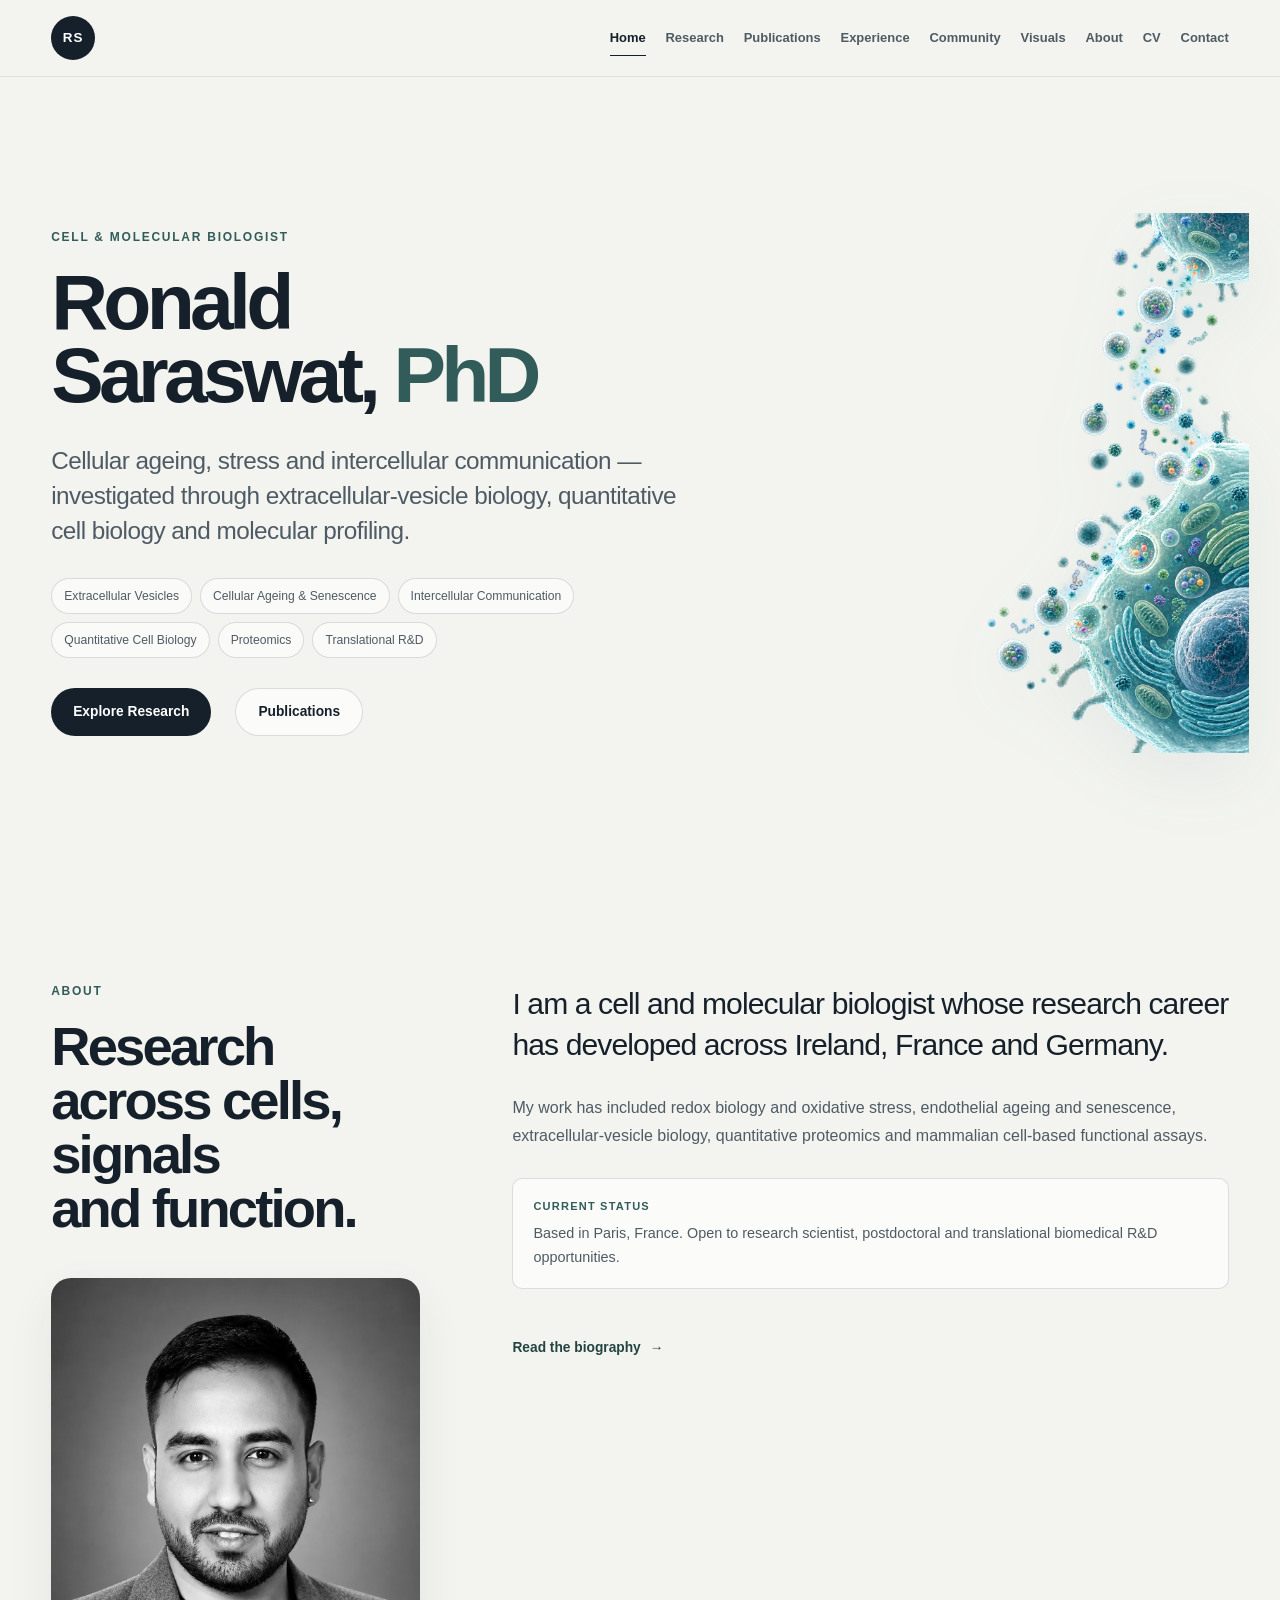
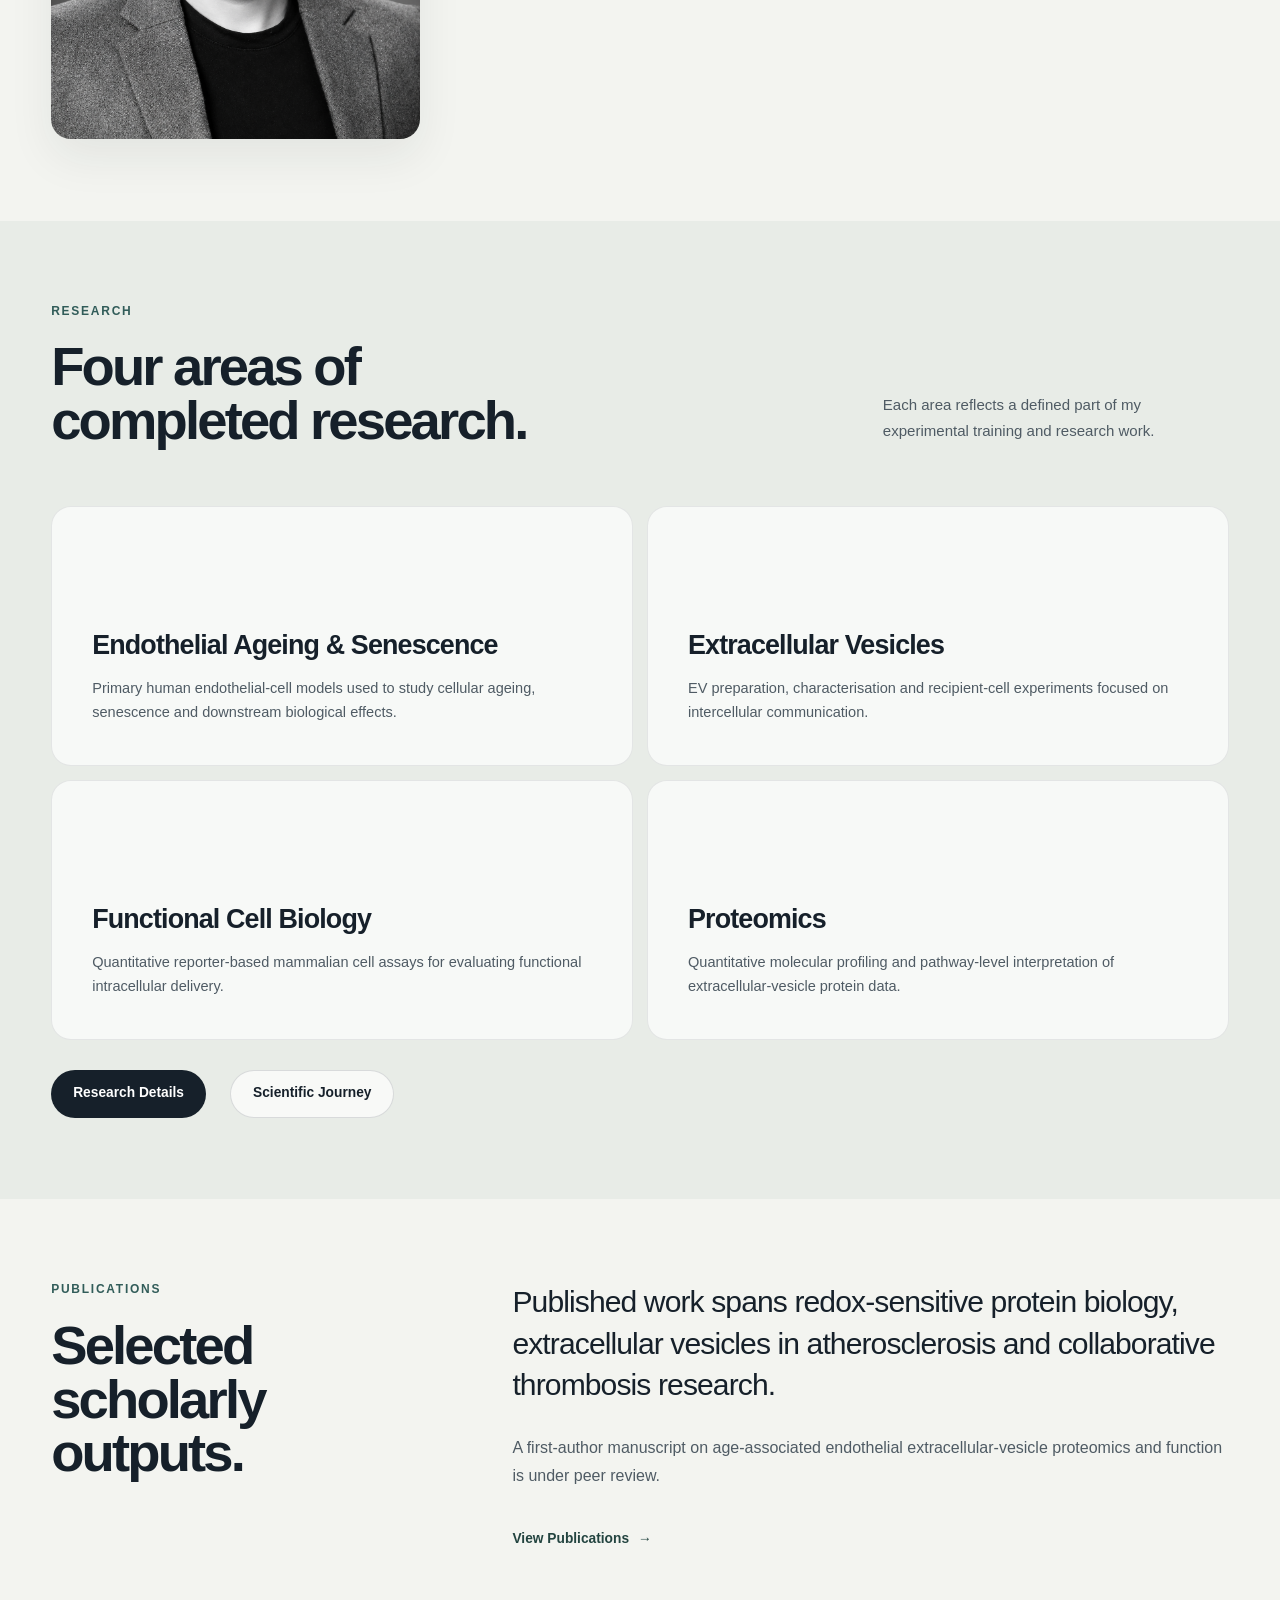
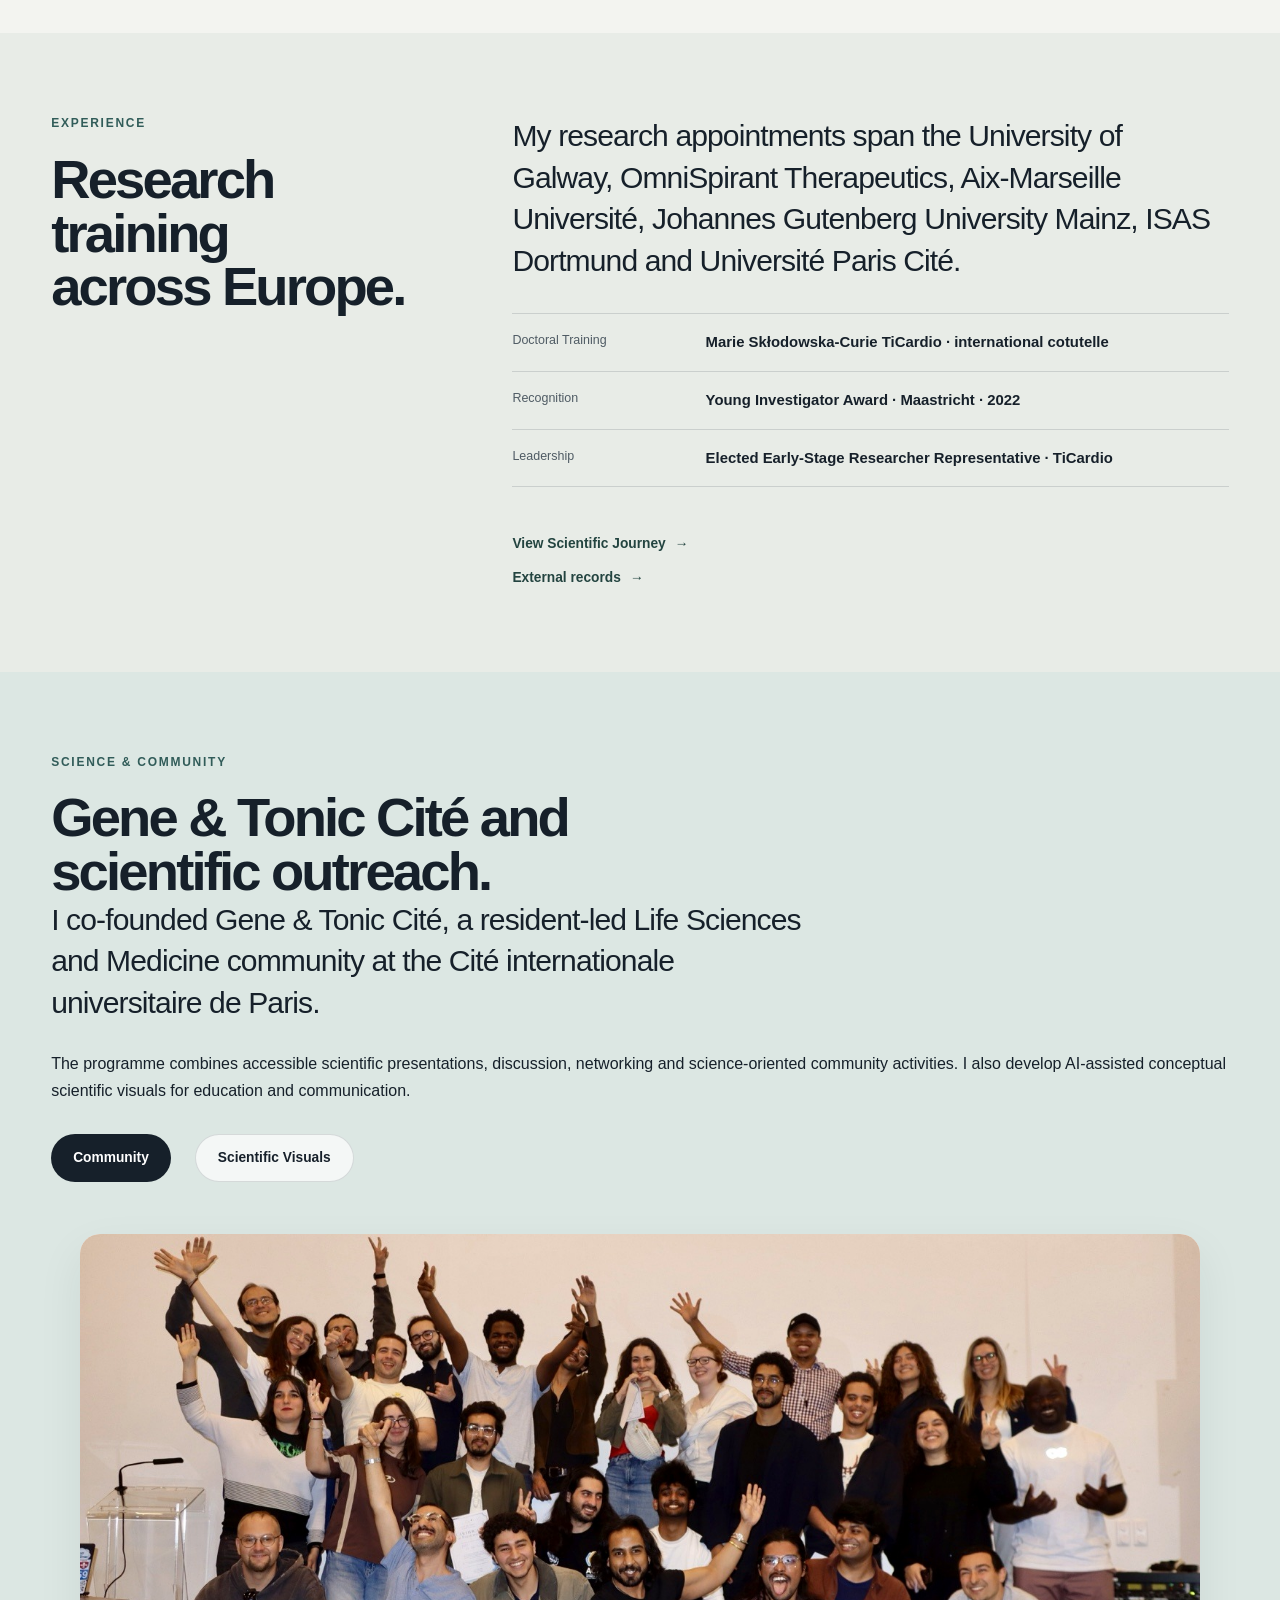
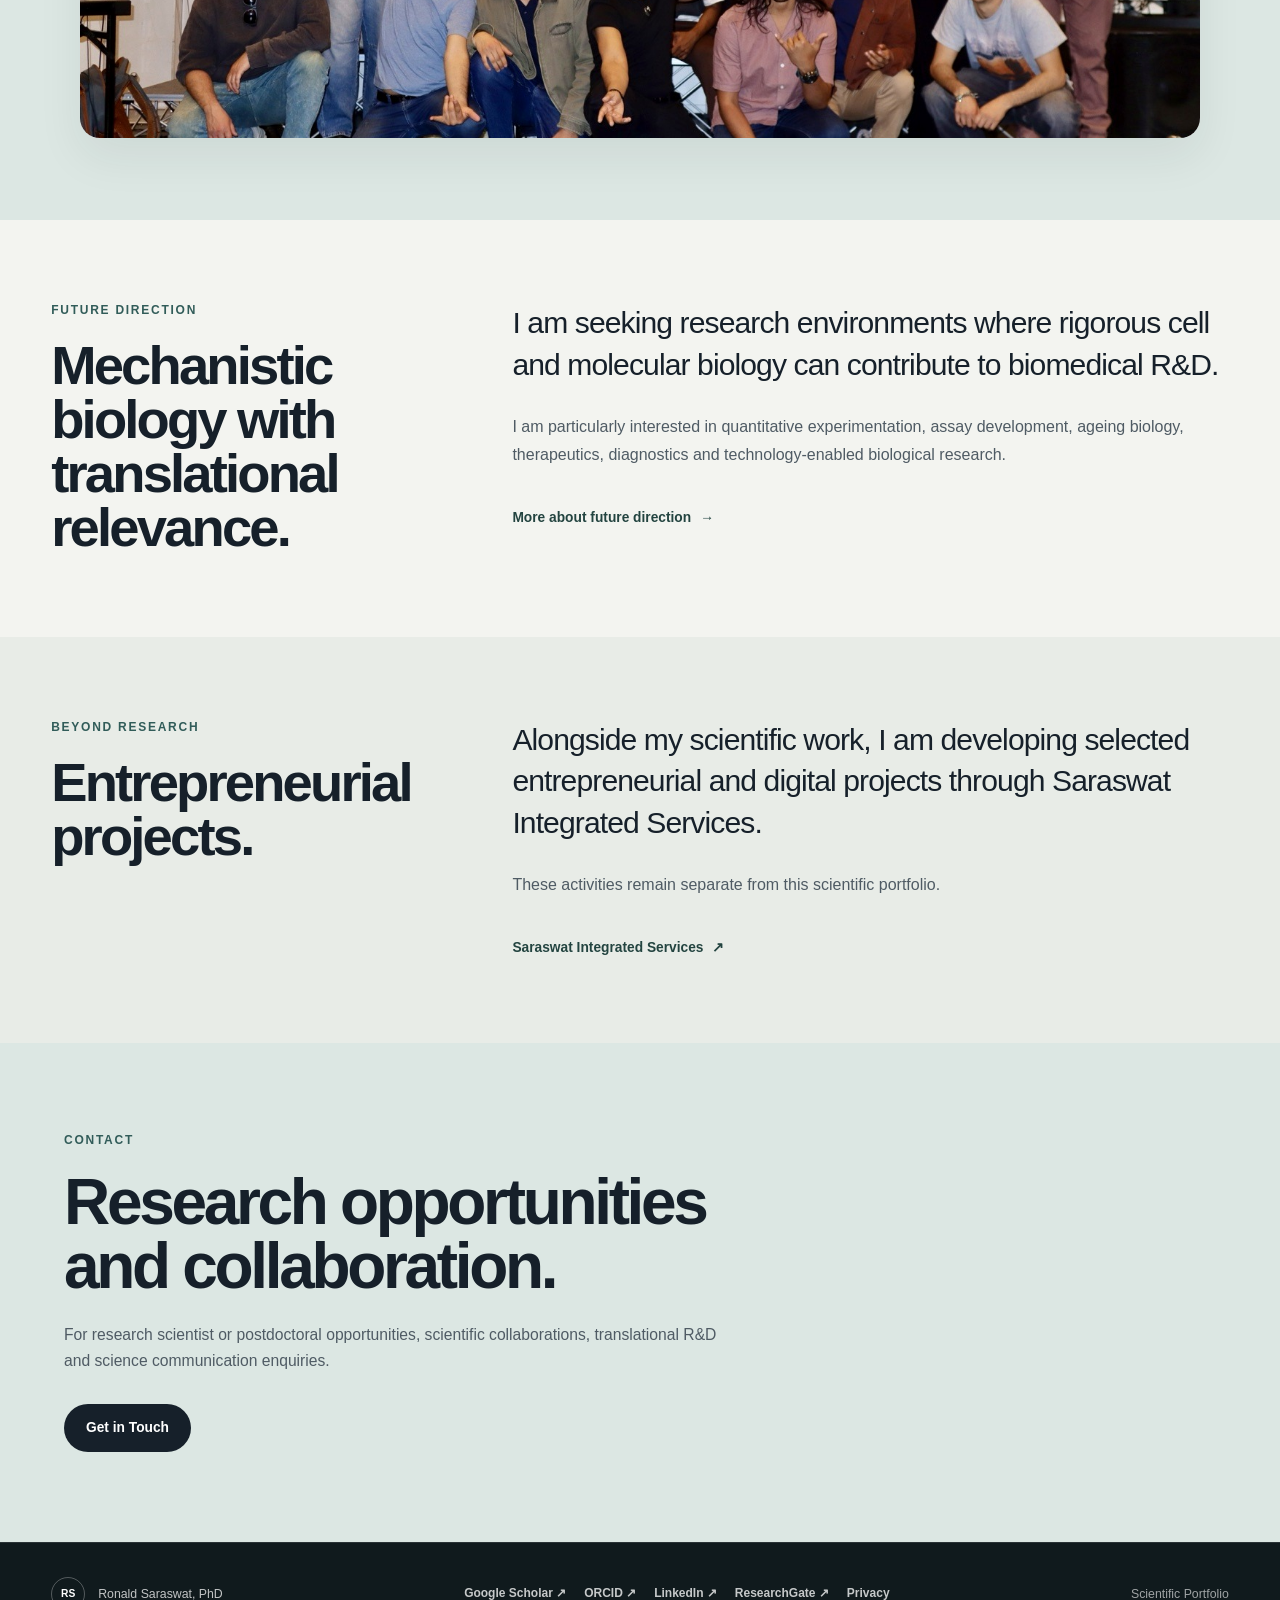
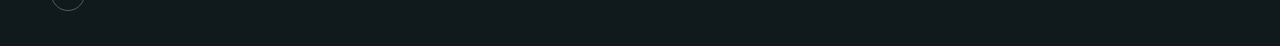
==== commit 5df8199d: "Add files via upload" ====
--- a/index.html
+++ b/index.html
@@ -421,6 +421,7 @@
         <a href="https://orcid.org/0000-0003-4049-1273" target="_blank" rel="noopener noreferrer">ORCID ↗</a>
         <a href="https://www.linkedin.com/in/ronaldsaraswat" target="_blank" rel="noopener noreferrer">LinkedIn ↗</a>
         <a href="https://www.researchgate.net/profile/Ronald-Saraswat-2" target="_blank" rel="noopener noreferrer">ResearchGate ↗</a>
+<a href="/privacy/">Privacy</a>
     </div>
 
     <p class="footer-label">Scientific Portfolio</p>
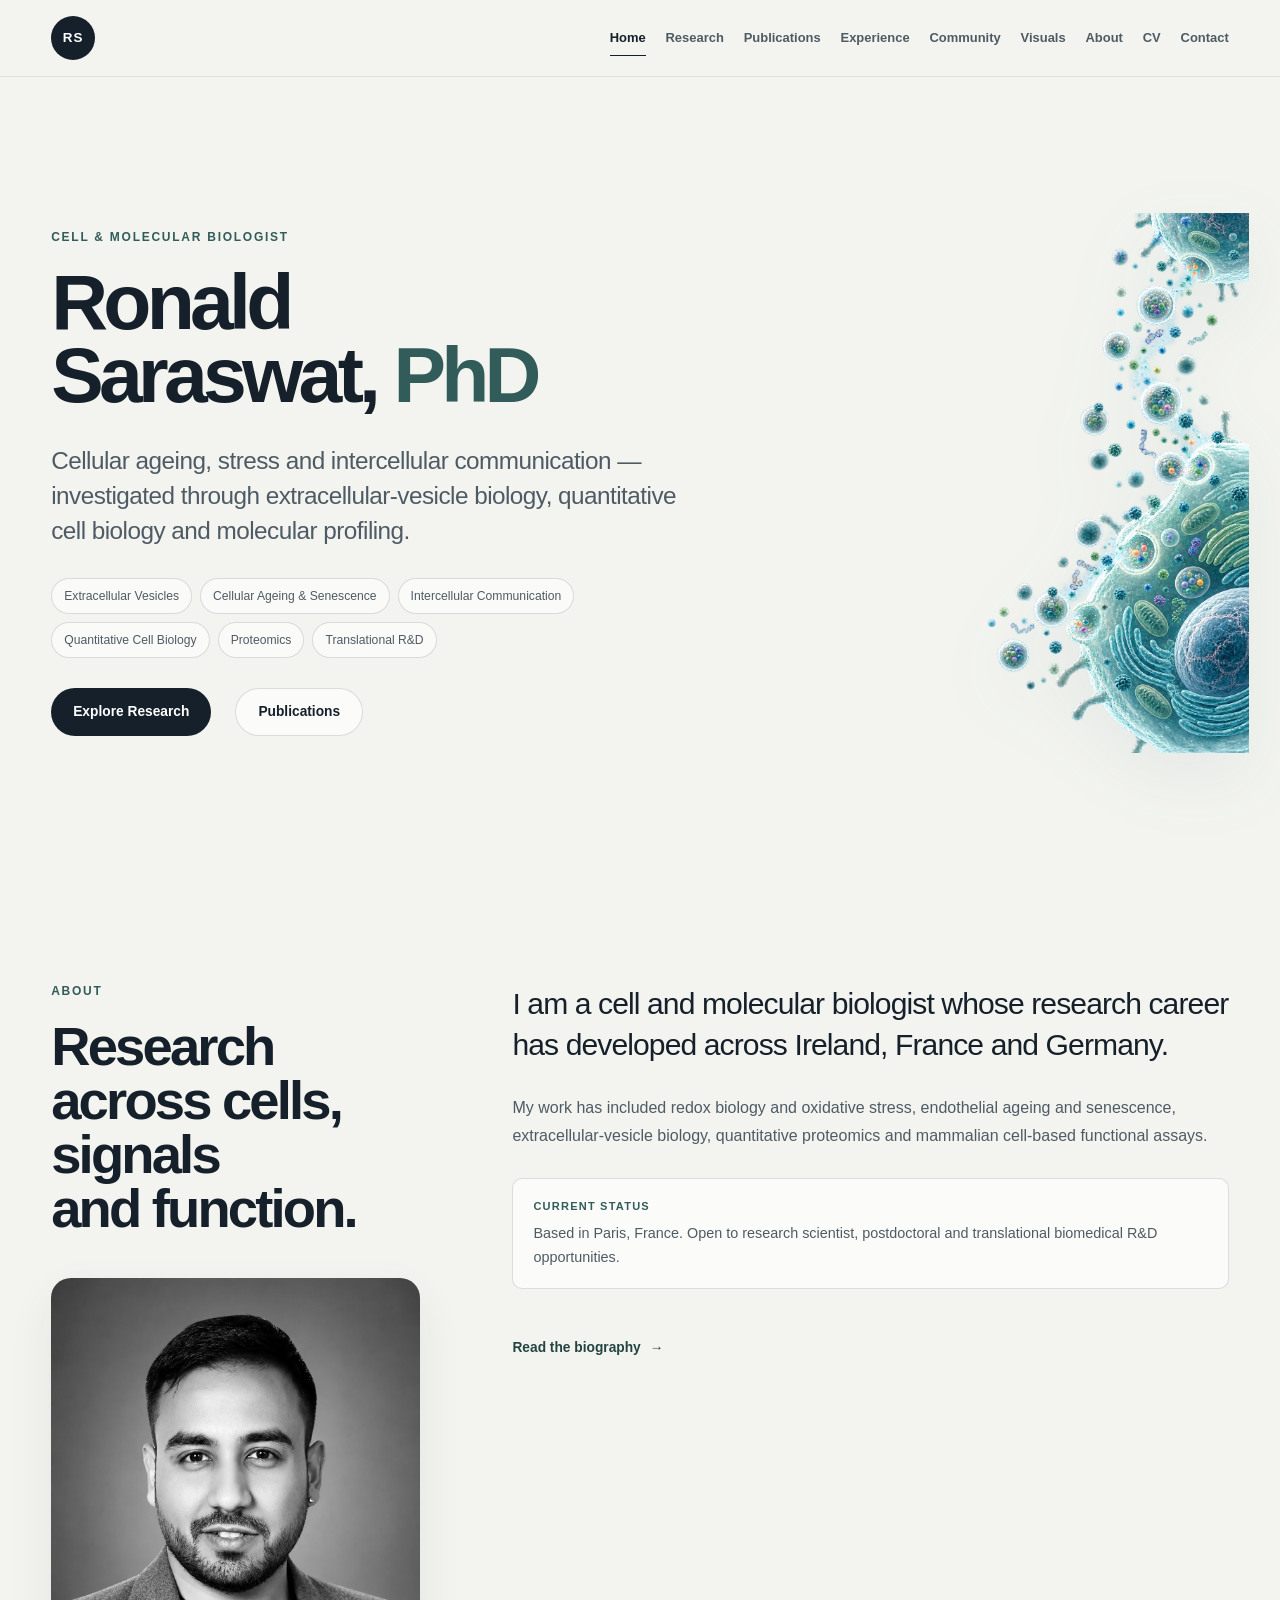
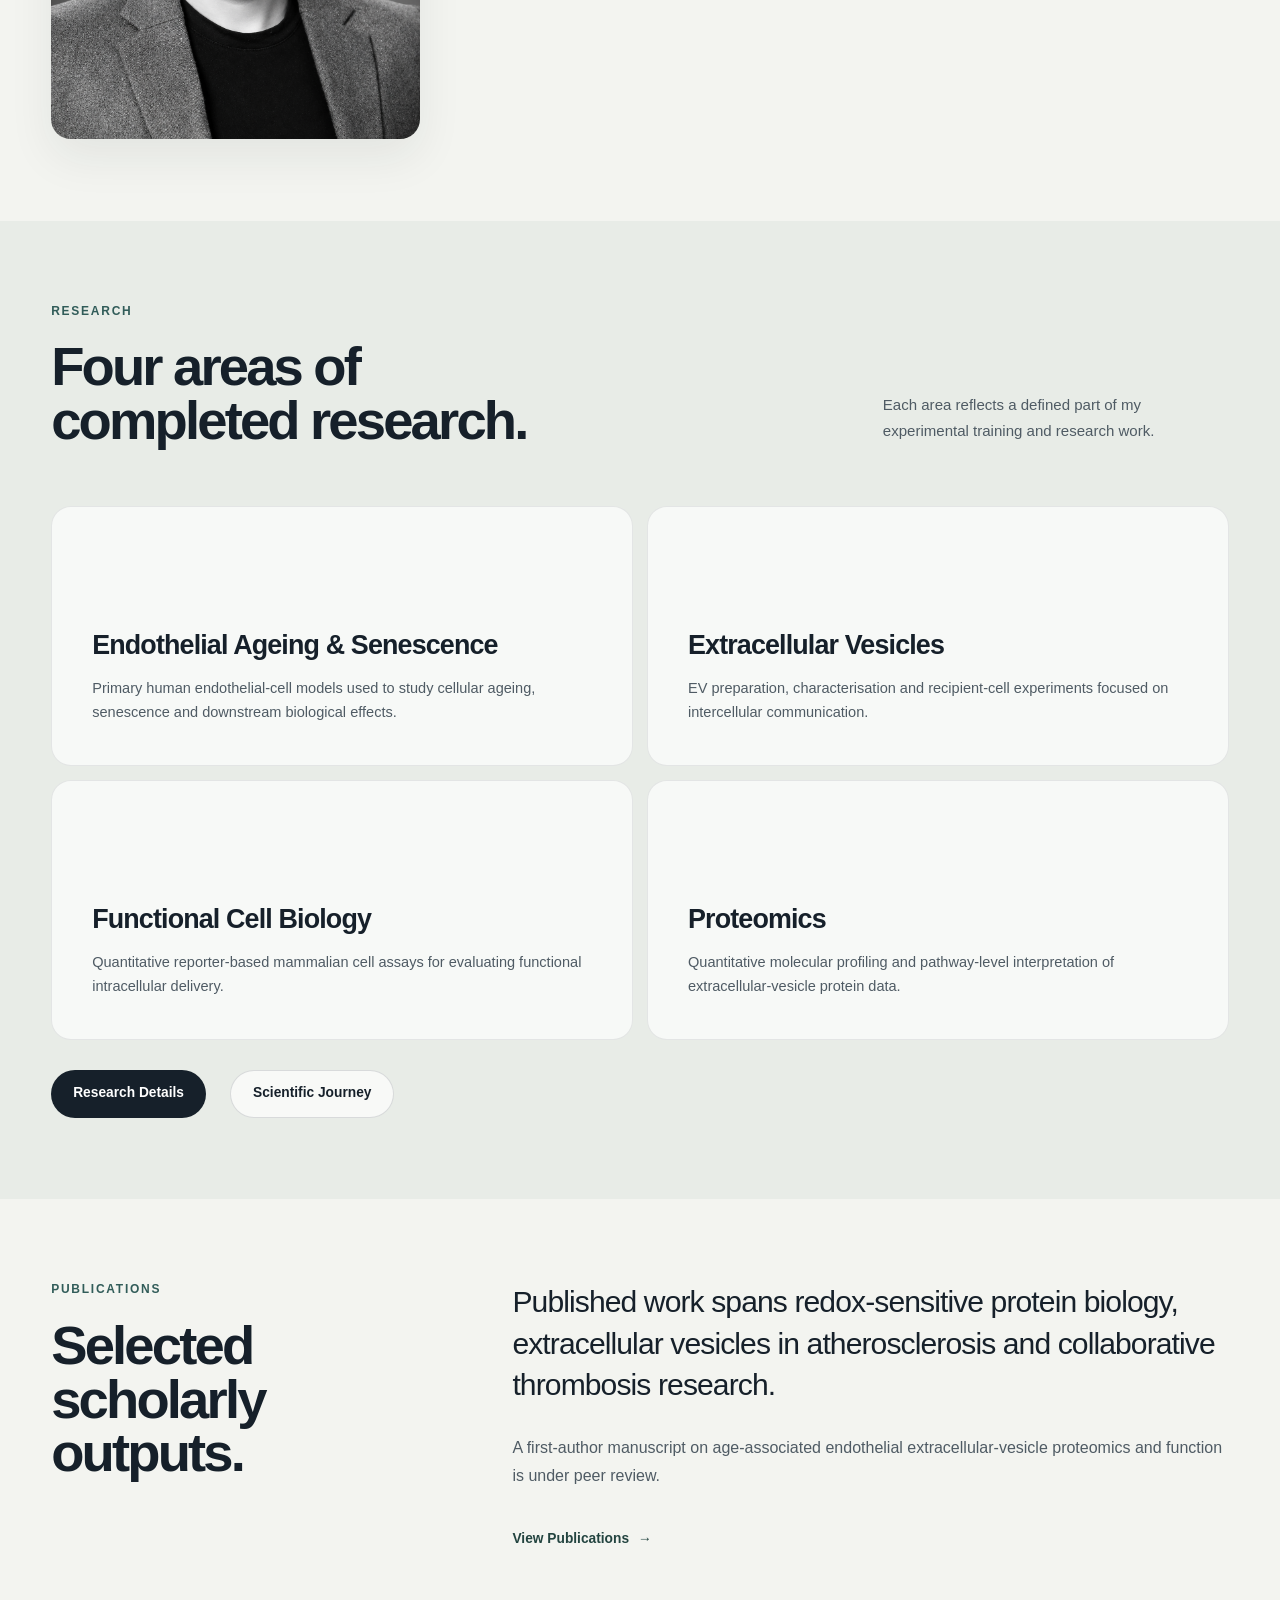
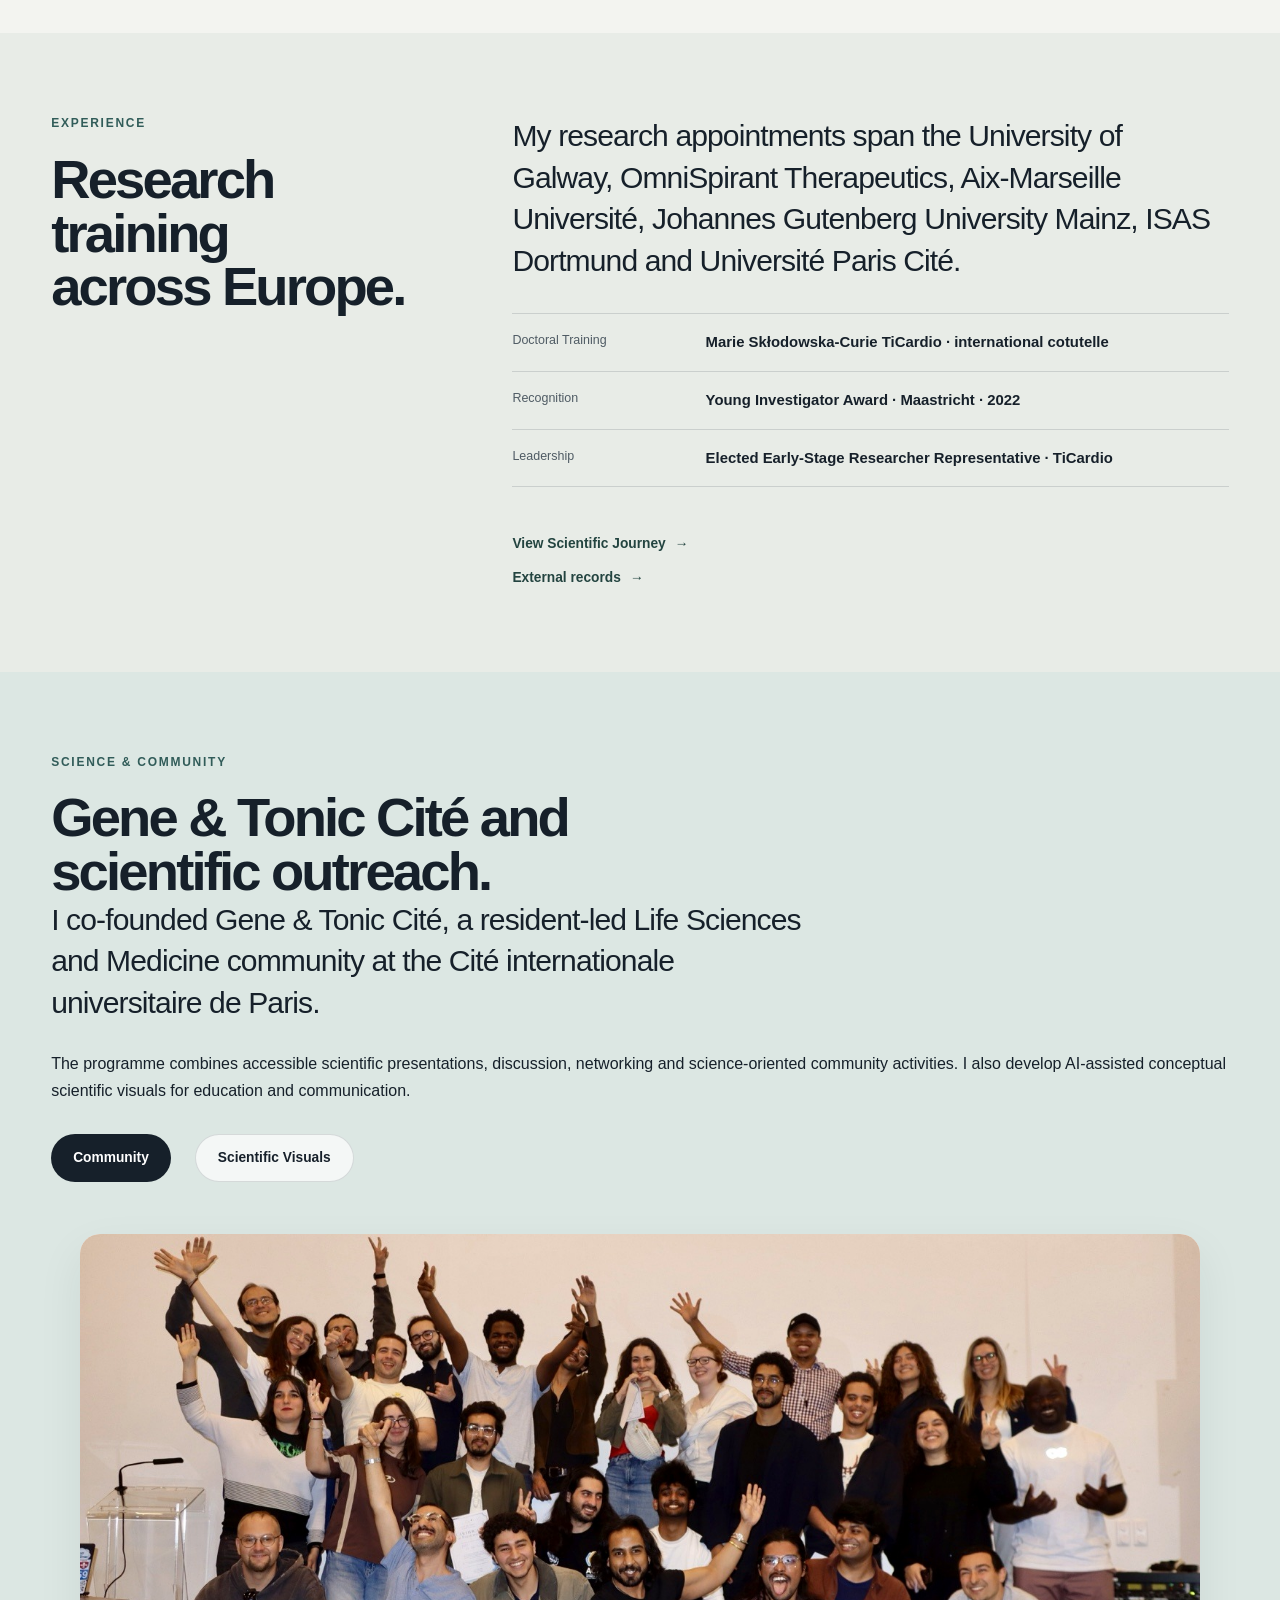
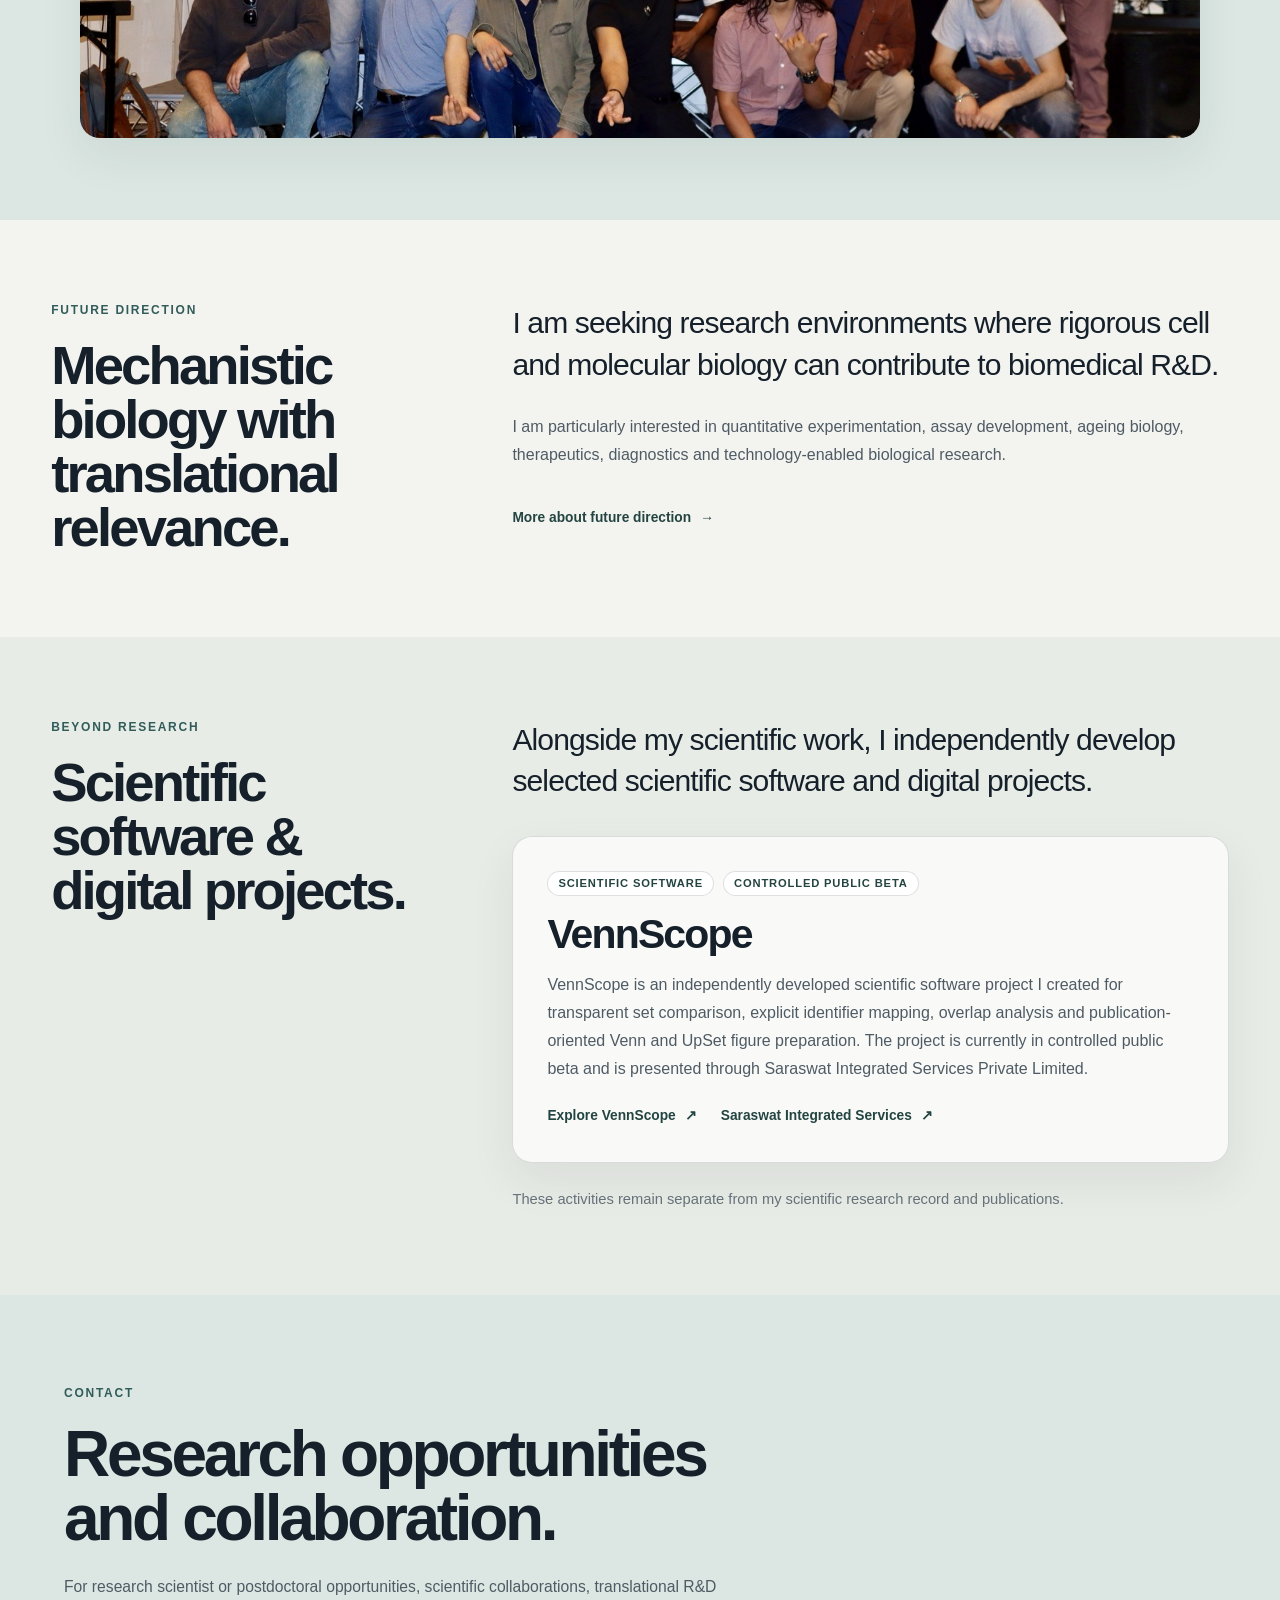
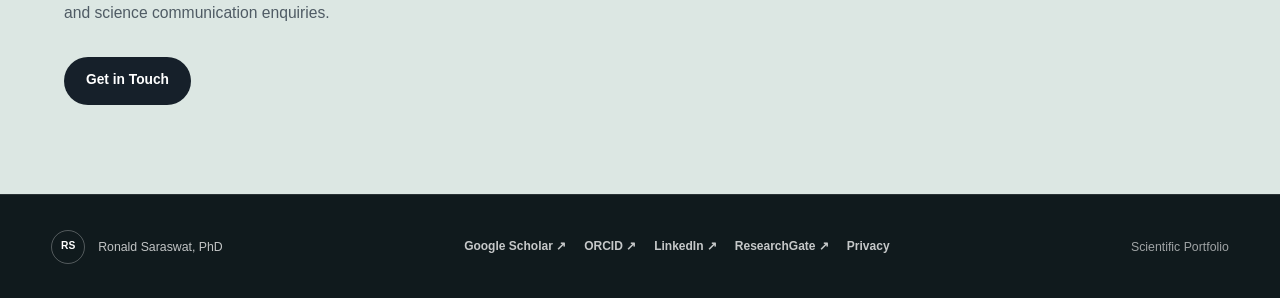
==== commit ac615ed7: "Add VennScope scientific software project" ====
--- a/index.html
+++ b/index.html
@@ -64,7 +64,37 @@
             "https://scholar.google.com/citations?hl=en&user=kAreFC8AAAAJ",
             "https://www.linkedin.com/in/ronaldsaraswat",
             "https://www.researchgate.net/profile/Ronald-Saraswat-2"
-          ]
+          ],
+          "funding": {
+            "@type": "Grant",
+            "name": "TiCardio — Thrombo-inflammation in cardiovascular disease",
+            "identifier": "813409",
+            "url": "https://cordis.europa.eu/project/id/813409",
+            "description": "Doctoral research funded through the Marie Skłodowska-Curie Actions Innovative Training Network (MSCA-ITN) under the European Union's Horizon 2020 programme.",
+            "funder": {
+              "@type": "Organization",
+              "name": "European Union"
+            }
+          },
+          "alumniOf": [
+            {
+              "@type": "CollegeOrUniversity",
+              "name": "Aix-Marseille Université",
+              "url": "https://www.univ-amu.fr/en"
+            },
+            {
+              "@type": "CollegeOrUniversity",
+              "name": "Johannes Gutenberg University Mainz",
+              "url": "https://www.uni-mainz.de/en/"
+            }
+          ],
+          "hasCredential": {
+            "@type": "EducationalOccupationalCredential",
+            "name": "PhD in Health Biology",
+            "credentialCategory": "Doctoral degree",
+            "educationalLevel": "Doctorate",
+            "description": "PhD in Health Biology completed in 2023 through an international cotutelle between Aix-Marseille Université and Johannes Gutenberg University Mainz."
+          }
         },
         {
           "@type": "WebSite",
@@ -73,6 +103,23 @@
           "name": "Ronald Saraswat | Scientific Portfolio",
           "publisher": {
             "@id": "https://ronald.saraswatintegratedservices.com/#ronald-saraswat"
+          }
+        },
+        {
+          "@type": "SoftwareApplication",
+          "@id": "https://vennscope.saraswatintegratedservices.com/#software",
+          "name": "VennScope",
+          "url": "https://vennscope.saraswatintegratedservices.com/",
+          "applicationCategory": "Scientific software",
+          "operatingSystem": "Web",
+          "description": "Browser-based scientific set analysis, identifier mapping, overlap statistics and publication-oriented Venn and UpSet figure preparation.",
+          "creator": {
+            "@id": "https://ronald.saraswatintegratedservices.com/#ronald-saraswat"
+          },
+          "provider": {
+            "@type": "Organization",
+            "name": "Saraswat Integrated Services Private Limited",
+            "url": "https://saraswatintegratedservices.com/"
           }
         }
       ]
@@ -372,22 +419,44 @@
         <div class="section-grid">
             <div class="section-heading">
                 <p class="eyebrow">Beyond Research</p>
-                <h2>Entrepreneurial projects.</h2>
+                <h2>Scientific software &amp; digital projects.</h2>
             </div>
 
             <div class="section-content">
                 <p class="large-copy">
-                    Alongside my scientific work, I am developing selected entrepreneurial
-                    and digital projects through Saraswat Integrated Services.
-                </p>
-
-                <p>
-                    These activities remain separate from this scientific portfolio.
-                </p>
-
-                <a class="text-action" href="https://saraswatintegratedservices.com" target="_blank" rel="noopener noreferrer">
-                    Saraswat Integrated Services <span aria-hidden="true">↗</span>
-                </a>
+                    Alongside my scientific work, I independently develop selected scientific
+                    software and digital projects.
+                </p>
+
+                <article class="software-project-card" aria-labelledby="vennscope-project-title">
+                    <div class="software-project-meta" aria-label="VennScope project status">
+                        <span>Scientific software</span>
+                        <span>Controlled public beta</span>
+                    </div>
+
+                    <h3 id="vennscope-project-title">VennScope</h3>
+
+                    <p>
+                        VennScope is an independently developed scientific software project I created
+                        for transparent set comparison, explicit identifier mapping, overlap analysis
+                        and publication-oriented Venn and UpSet figure preparation. The project is
+                        currently in controlled public beta and is presented through Saraswat Integrated
+                        Services Private Limited.
+                    </p>
+
+                    <div class="software-project-links">
+                        <a class="text-action" href="https://vennscope.saraswatintegratedservices.com/" target="_blank" rel="noopener noreferrer">
+                            Explore VennScope <span aria-hidden="true">↗</span>
+                        </a>
+                        <a class="text-action" href="https://saraswatintegratedservices.com/" target="_blank" rel="noopener noreferrer">
+                            Saraswat Integrated Services <span aria-hidden="true">↗</span>
+                        </a>
+                    </div>
+                </article>
+
+                <p class="software-project-note">
+                    These activities remain separate from my scientific research record and publications.
+                </p>
             </div>
         </div>
     </section>
--- a/css/style.css
+++ b/css/style.css
@@ -811,6 +811,81 @@
         1.38 !important;
 
     letter-spacing: -0.03em;
+}
+
+.software-project-card {
+    margin: 34px 0 24px;
+    padding: clamp(24px, 3vw, 34px);
+
+    border: 1px solid var(--border);
+    border-radius: var(--radius-medium);
+
+    background: rgba(255, 255, 255, 0.72);
+    box-shadow: var(--shadow);
+}
+
+.software-project-meta {
+    display: flex;
+    flex-wrap: wrap;
+    gap: 9px;
+
+    margin-bottom: 18px;
+}
+
+.software-project-meta span {
+    padding: 6px 10px;
+
+    border: 1px solid var(--border);
+    border-radius: 999px;
+
+    background: var(--surface);
+    color: var(--accent-dark);
+
+    font-size: 0.7rem;
+    font-weight: 750;
+    letter-spacing: 0.075em;
+    line-height: 1;
+    text-transform: uppercase;
+}
+
+.software-project-card h3 {
+    margin: 0 0 16px;
+
+    color: var(--text-primary);
+
+    font-size: clamp(2rem, 3.2vw, 3rem);
+    font-weight: 600;
+    letter-spacing: -0.045em;
+    line-height: 1;
+}
+
+.software-project-card > p {
+    max-width: 700px;
+    margin: 0;
+
+    color: var(--text-secondary);
+
+    font-size: 1rem;
+    line-height: 1.76;
+}
+
+.software-project-links {
+    display: flex;
+    flex-wrap: wrap;
+    gap: 6px 24px;
+
+    margin-top: 22px;
+}
+
+.software-project-links .text-action {
+    margin-top: 0;
+}
+
+.section-content > .software-project-note {
+    margin-bottom: 0;
+
+    color: var(--text-muted);
+    font-size: 0.92rem;
 }
 
 .section-header {
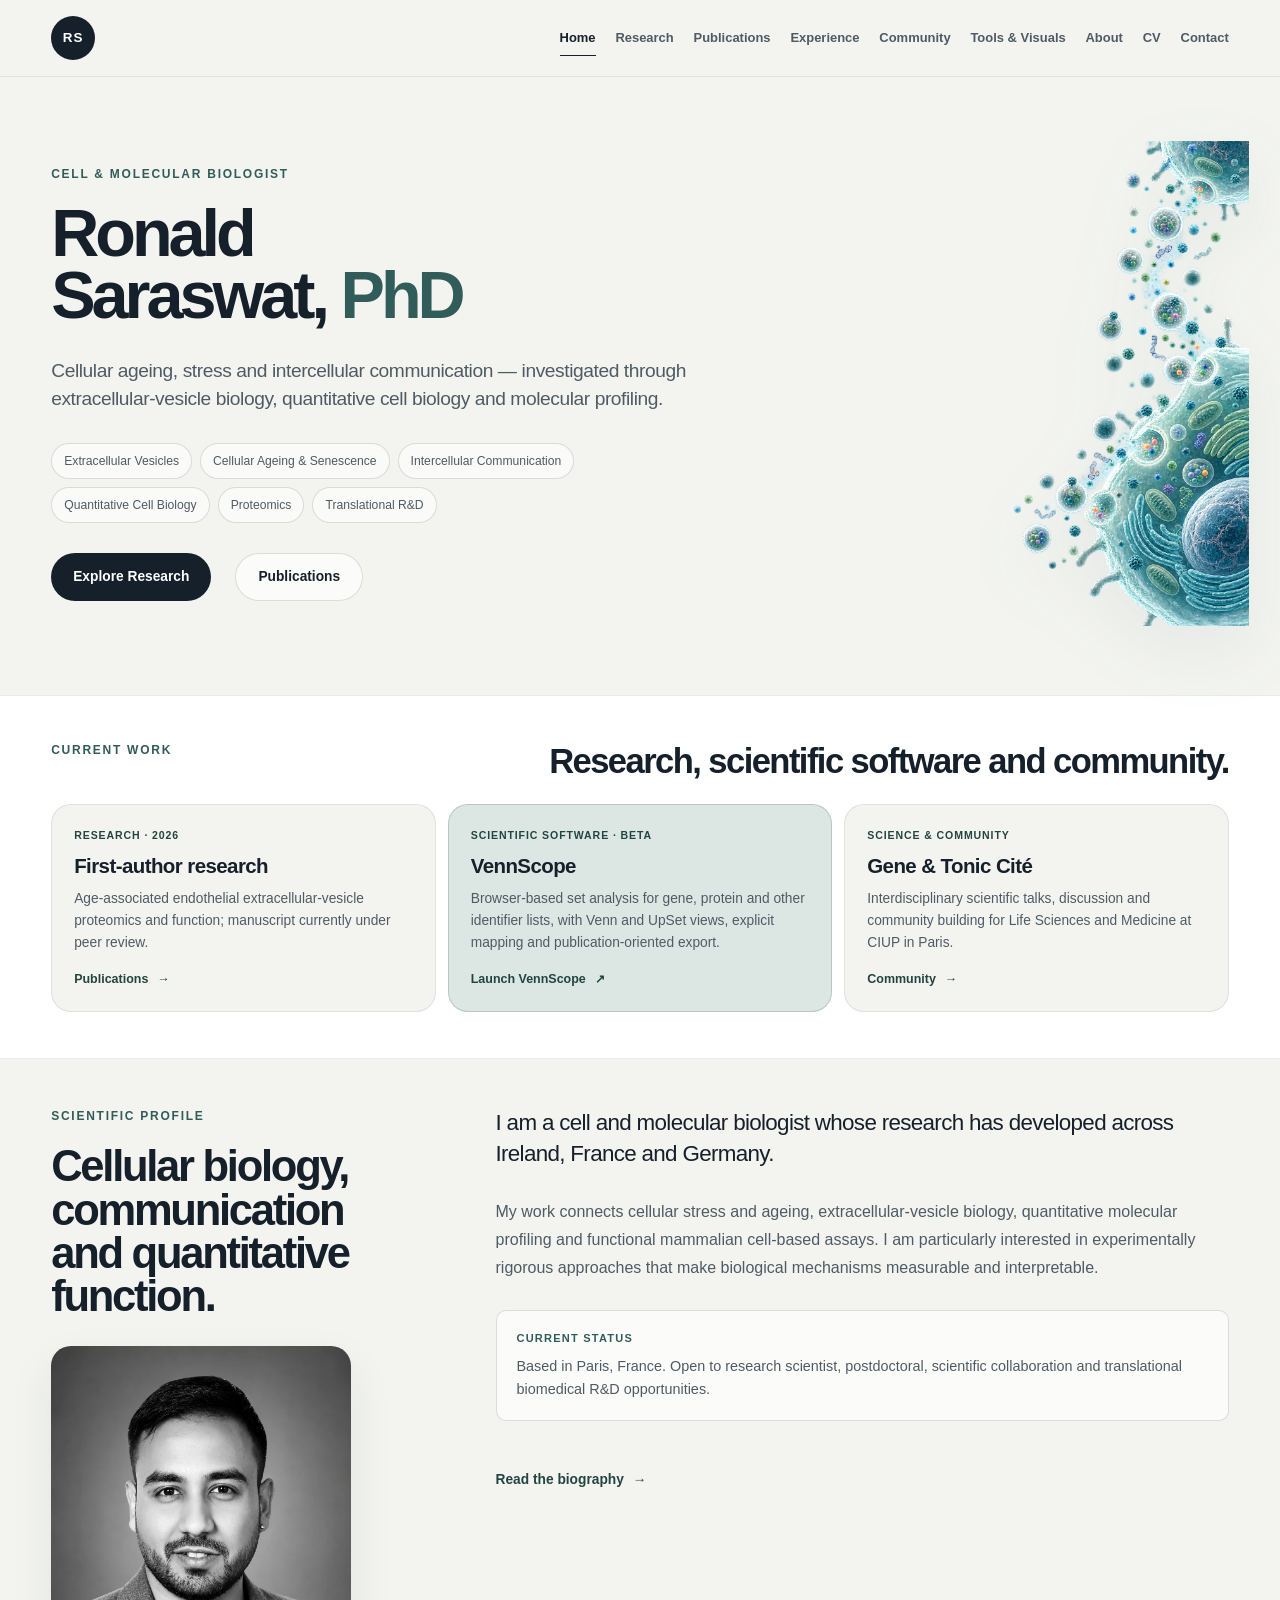
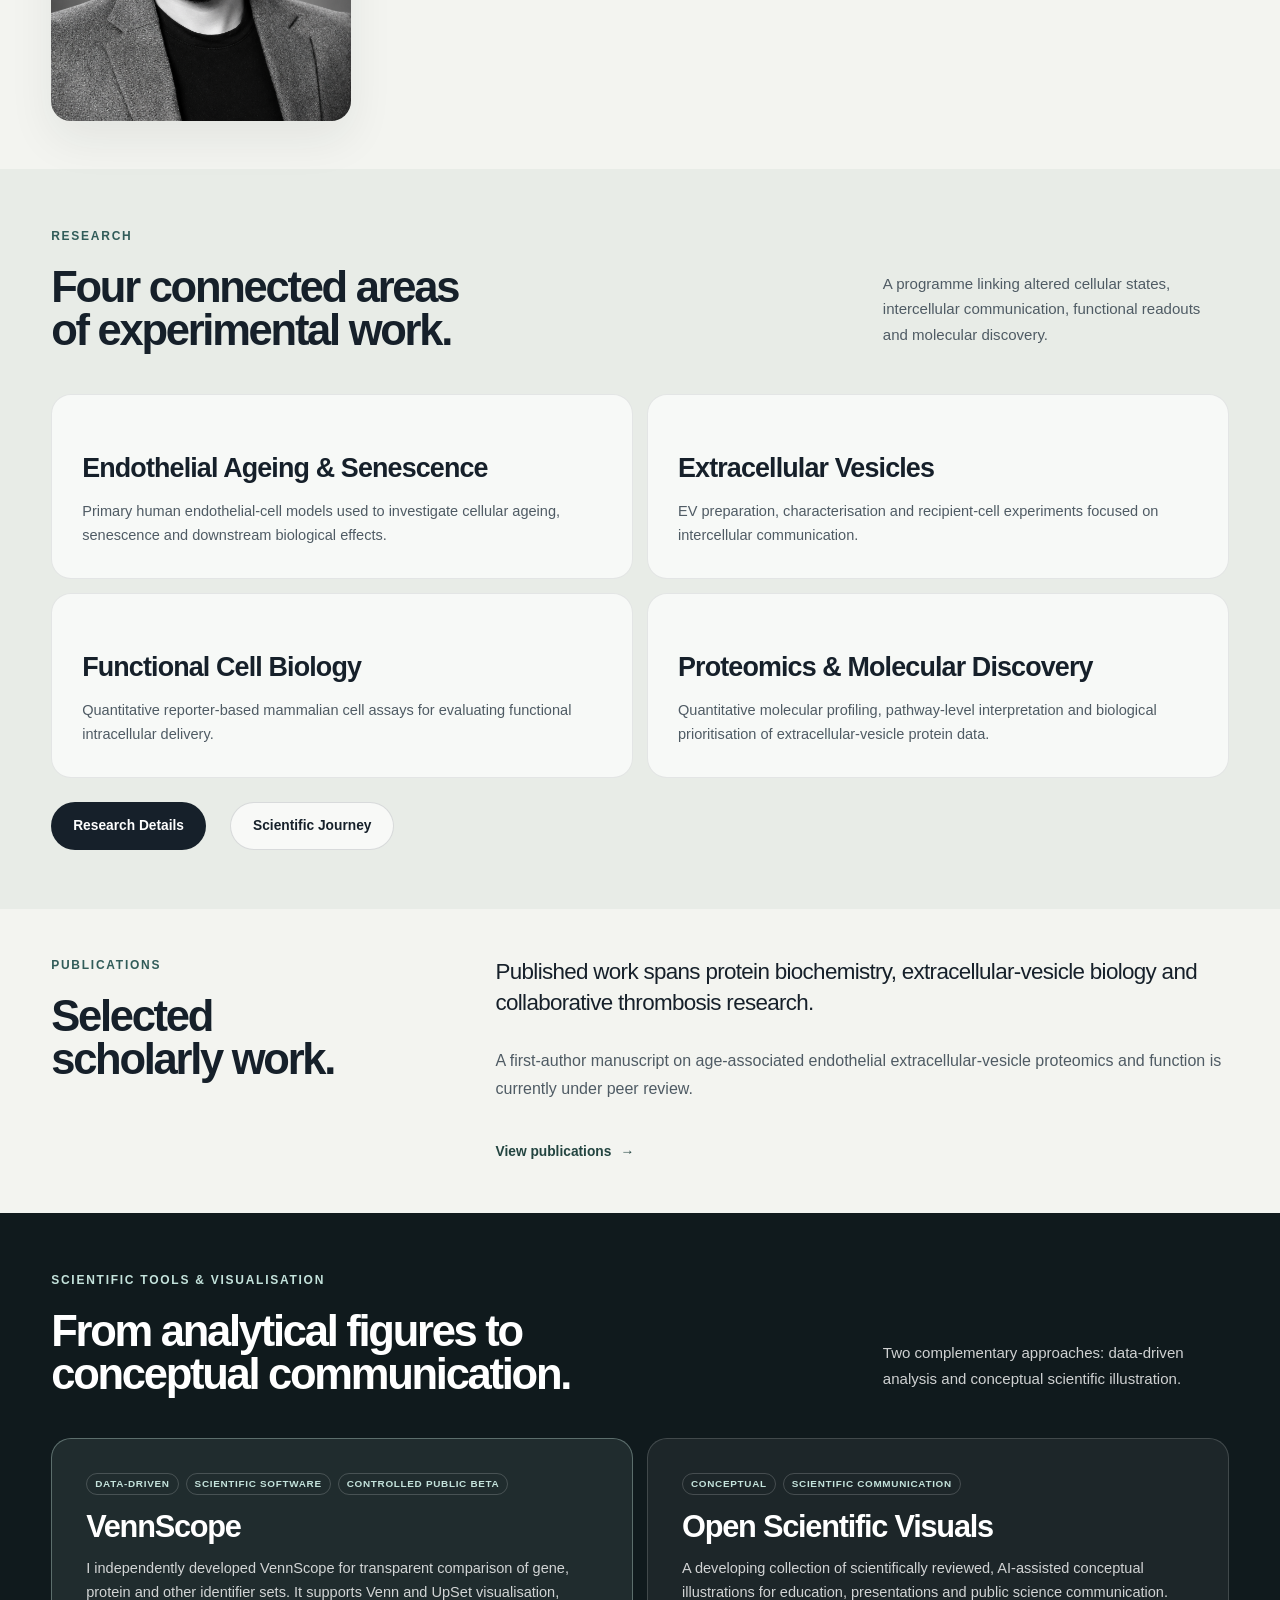
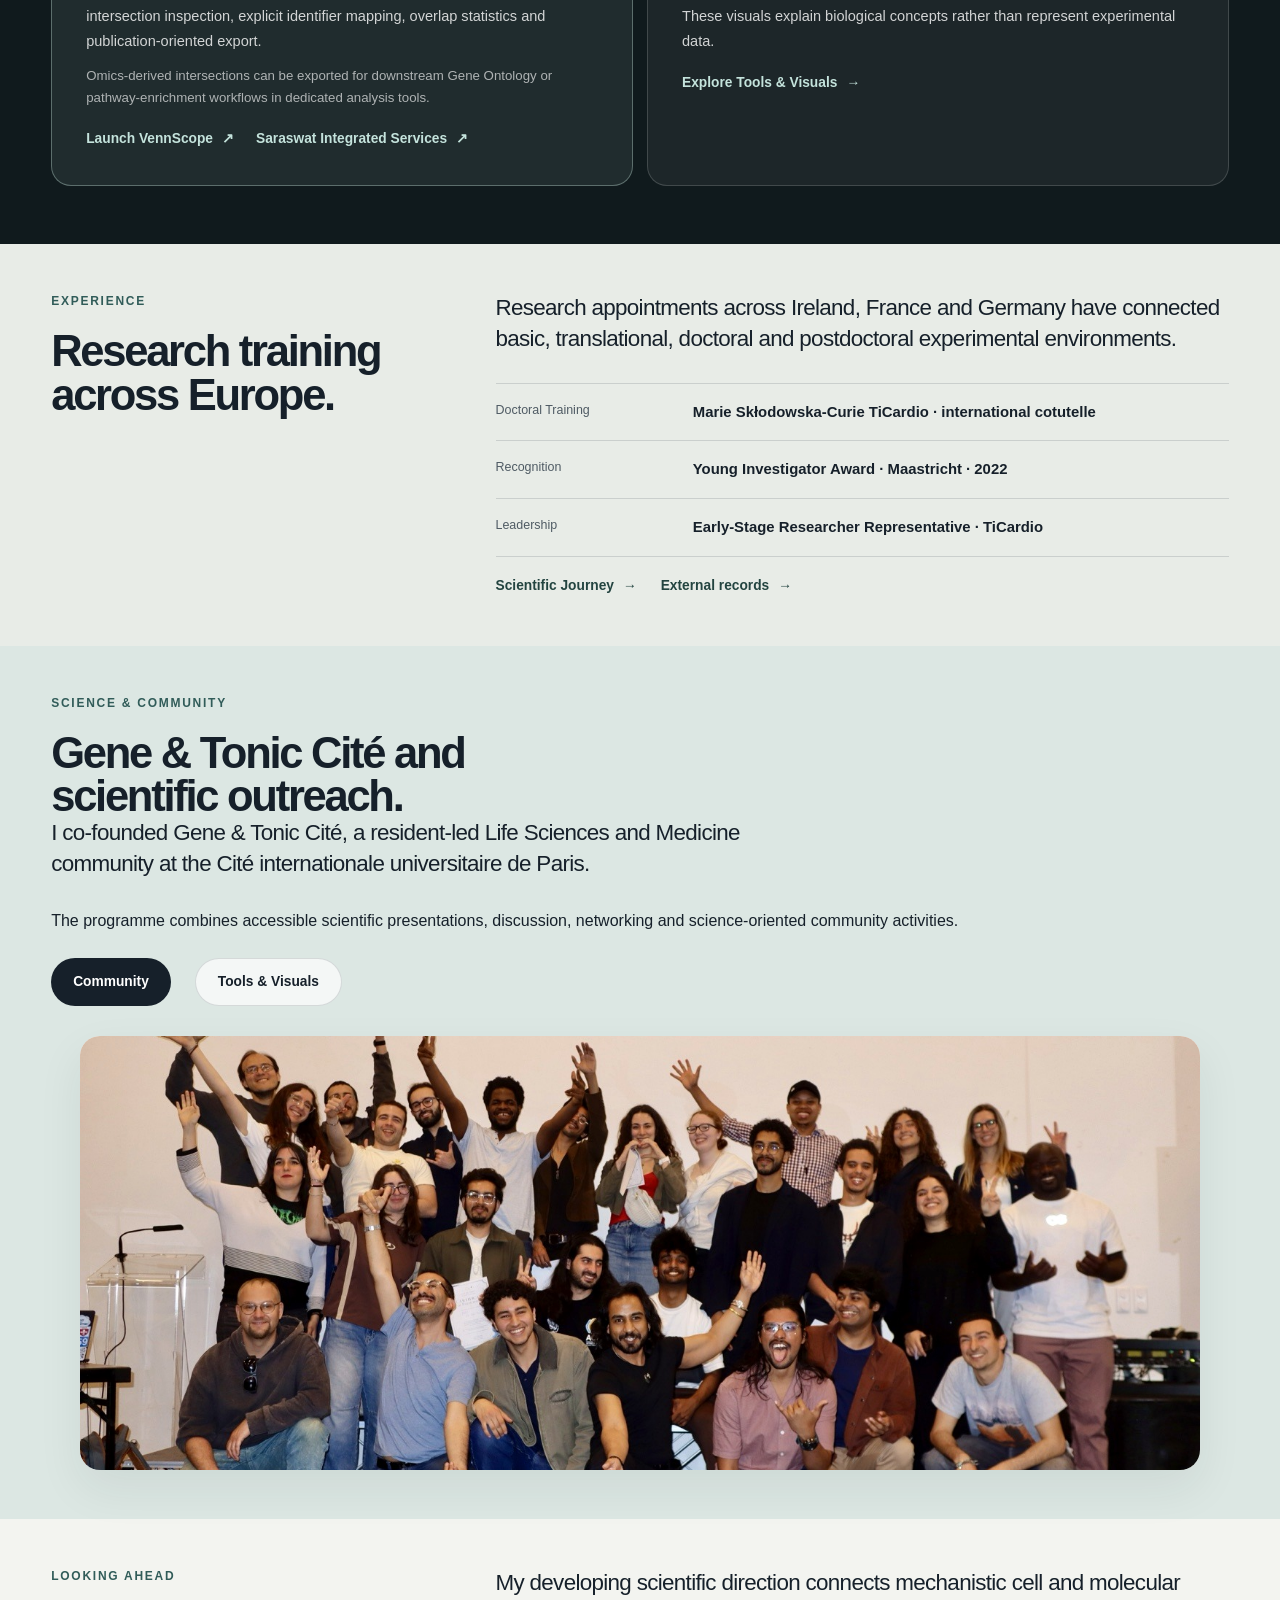
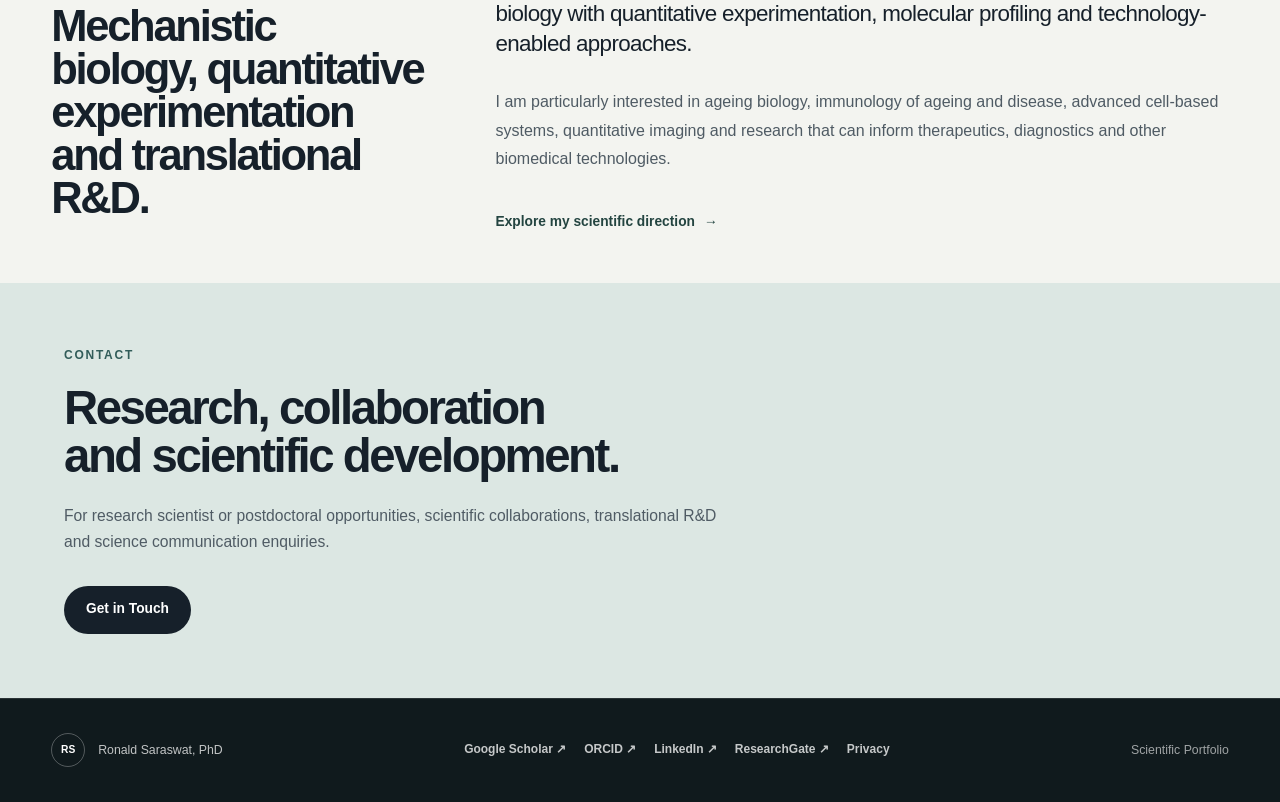
==== commit ead05c73: "Refine portfolio architecture and scientific tools" ====
--- a/index.html
+++ b/index.html
@@ -5,7 +5,7 @@
     <meta name="viewport" content="width=device-width, initial-scale=1.0">
 
     <title>Ronald Saraswat, PhD | Cell &amp; Molecular Biologist</title>
-    <meta name="description" content="Ronald Saraswat, PhD is a cell and molecular biologist with research in extracellular vesicles, cellular ageing and senescence, proteomics and quantitative cell biology.">
+    <meta name="description" content="Scientific portfolio of Ronald Saraswat, PhD: cell and molecular biology, ageing, extracellular vesicles, quantitative experimentation, scientific software and science communication.">
     <meta name="author" content="Ronald Saraswat">
     <meta name="robots" content="index, follow, max-image-preview:large, max-snippet:-1, max-video-preview:-1">
 
@@ -14,7 +14,7 @@
 
     <meta property="og:type" content="profile">
     <meta property="og:title" content="Ronald Saraswat, PhD | Cell &amp; Molecular Biologist">
-    <meta property="og:description" content="Research in extracellular vesicles, cellular ageing and senescence, proteomics, quantitative cell biology and translational biomedical research.">
+    <meta property="og:description" content="Cell and molecular biology, ageing, extracellular vesicles, quantitative experimentation, VennScope scientific software and science communication.">
     <meta property="og:url" content="https://ronald.saraswatintegratedservices.com/">
     <meta property="og:site_name" content="Ronald Saraswat | Scientific Portfolio">
     <meta property="og:image" content="https://ronald.saraswatintegratedservices.com/assets/images/social-preview.png">
@@ -25,12 +25,12 @@
 
     <meta name="twitter:card" content="summary_large_image">
     <meta name="twitter:title" content="Ronald Saraswat, PhD | Cell &amp; Molecular Biologist">
-    <meta name="twitter:description" content="Scientific portfolio in extracellular vesicles, cellular ageing and senescence, proteomics and quantitative cell biology.">
+    <meta name="twitter:description" content="Scientific portfolio spanning cell biology, ageing, extracellular vesicles, quantitative experimentation, scientific software and communication.">
     <meta name="twitter:image" content="https://ronald.saraswatintegratedservices.com/assets/images/social-preview.png">
     <meta name="twitter:image:alt" content="Ronald Saraswat, PhD — Cell and Molecular Biologist">
 
     <meta name="theme-color" content="#f3f4f0">
-    <link rel="stylesheet" href="/css/style.css">
+    <link rel="stylesheet" href="/css/style.css?v=26">
     <script type="application/ld+json">
     {
       "@context": "https://schema.org",
@@ -145,7 +145,7 @@
             <a href="/publications/">Publications</a>
             <a href="/experience/">Experience</a>
             <a href="/community/">Community</a>
-            <a href="/scientific-visuals/">Visuals</a>
+            <a href="/scientific-visuals/">Tools &amp; Visuals</a>
             <a href="/about/">About</a>
             <a href="/cv/">CV</a>
             <a href="/contact/">Contact</a>
@@ -197,12 +197,45 @@
     </section>
 
 
-    <section class="section home-about-section">
+    <section class="home-highlights" aria-labelledby="current-work-title">
+        <div class="home-highlights-inner">
+            <div class="home-highlights-heading">
+                <p class="eyebrow">Current Work</p>
+                <h2 id="current-work-title">Research, scientific software and community.</h2>
+            </div>
+
+            <div class="highlight-grid">
+                <article class="highlight-card">
+                    <span class="highlight-kicker">Research · 2026</span>
+                    <h3>First-author research</h3>
+                    <p>Age-associated endothelial extracellular-vesicle proteomics and function; manuscript currently under peer review.</p>
+                    <a class="text-action" href="/publications/">Publications <span aria-hidden="true">→</span></a>
+                </article>
+
+                <article class="highlight-card highlight-card-featured">
+                    <span class="highlight-kicker">Scientific Software · Beta</span>
+                    <h3>VennScope</h3>
+                    <p>Browser-based set analysis for gene, protein and other identifier lists, with Venn and UpSet views, explicit mapping and publication-oriented export.</p>
+                    <a class="text-action" href="https://vennscope.saraswatintegratedservices.com/" target="_blank" rel="noopener noreferrer">Launch VennScope <span aria-hidden="true">↗</span></a>
+                </article>
+
+                <article class="highlight-card">
+                    <span class="highlight-kicker">Science &amp; Community</span>
+                    <h3>Gene &amp; Tonic Cité</h3>
+                    <p>Interdisciplinary scientific talks, discussion and community building for Life Sciences and Medicine at CIUP in Paris.</p>
+                    <a class="text-action" href="/community/">Community <span aria-hidden="true">→</span></a>
+                </article>
+            </div>
+        </div>
+    </section>
+
+
+    <section class="section home-about-section section-compact-home">
         <div class="section-grid home-about-grid">
 
             <div class="section-heading home-about-heading">
-                <p class="eyebrow">About</p>
-                <h2>Research across cells, signals and function.</h2>
+                <p class="eyebrow">Scientific Profile</p>
+                <h2>Cellular biology, communication and quantitative function.</h2>
 
                 <figure class="home-portrait">
                     <img
@@ -215,21 +248,22 @@
 
             <div class="section-content">
                 <p class="large-copy">
-                    I am a cell and molecular biologist whose research career has developed
-                    across Ireland, France and Germany.
+                    I am a cell and molecular biologist whose research has developed across
+                    Ireland, France and Germany.
                 </p>
 
                 <p>
-                    My work has included redox biology and oxidative stress, endothelial ageing
-                    and senescence, extracellular-vesicle biology, quantitative proteomics and
-                    mammalian cell-based functional assays.
+                    My work connects cellular stress and ageing, extracellular-vesicle biology,
+                    quantitative molecular profiling and functional mammalian cell-based assays.
+                    I am particularly interested in experimentally rigorous approaches that make
+                    biological mechanisms measurable and interpretable.
                 </p>
 
                 <div class="current-status">
                     <span class="current-status-label">Current Status</span>
                     <p>
-                        Based in Paris, France. Open to research scientist, postdoctoral
-                        and translational biomedical R&amp;D opportunities.
+                        Based in Paris, France. Open to research scientist, postdoctoral,
+                        scientific collaboration and translational biomedical R&amp;D opportunities.
                     </p>
                 </div>
 
@@ -242,21 +276,22 @@
     </section>
 
 
-    <section class="section section-alt">
+    <section class="section section-alt home-research-section">
         <div class="section-header">
             <div>
                 <p class="eyebrow">Research</p>
-                <h2>Four areas of completed research.</h2>
+                <h2>Four connected areas of experimental work.</h2>
             </div>
             <p>
-                Each area reflects a defined part of my experimental training and research work.
+                A programme linking altered cellular states, intercellular communication,
+                functional readouts and molecular discovery.
             </p>
         </div>
 
-        <div class="research-grid">
+        <div class="research-grid home-research-grid">
             <article class="research-card">
                 <h3>Endothelial Ageing &amp; Senescence</h3>
-                <p>Primary human endothelial-cell models used to study cellular ageing, senescence and downstream biological effects.</p>
+                <p>Primary human endothelial-cell models used to investigate cellular ageing, senescence and downstream biological effects.</p>
             </article>
 
             <article class="research-card">
@@ -270,45 +305,97 @@
             </article>
 
             <article class="research-card">
-                <h3>Proteomics</h3>
-                <p>Quantitative molecular profiling and pathway-level interpretation of extracellular-vesicle protein data.</p>
+                <h3>Proteomics &amp; Molecular Discovery</h3>
+                <p>Quantitative molecular profiling, pathway-level interpretation and biological prioritisation of extracellular-vesicle protein data.</p>
             </article>
         </div>
 
-        <div class="hero-actions">
+        <div class="hero-actions home-section-actions">
             <a class="button button-primary" href="/research/">Research Details</a>
             <a class="button button-secondary" href="/experience/">Scientific Journey</a>
         </div>
     </section>
 
 
-    <section class="section">
+    <section class="section section-compact-home">
         <div class="section-grid">
             <div class="section-heading">
                 <p class="eyebrow">Publications</p>
-                <h2>Selected scholarly outputs.</h2>
+                <h2>Selected scholarly work.</h2>
             </div>
 
             <div class="section-content">
                 <p class="large-copy">
-                    Published work spans redox-sensitive protein biology,
-                    extracellular vesicles in atherosclerosis and collaborative thrombosis research.
+                    Published work spans protein biochemistry, extracellular-vesicle biology
+                    and collaborative thrombosis research.
                 </p>
 
                 <p>
-                    A first-author manuscript on age-associated endothelial
-                    extracellular-vesicle proteomics and function is under peer review.
+                    A first-author manuscript on age-associated endothelial extracellular-vesicle
+                    proteomics and function is currently under peer review.
                 </p>
 
                 <a class="text-action" href="/publications/">
-                    View Publications <span aria-hidden="true">→</span>
+                    View publications <span aria-hidden="true">→</span>
                 </a>
             </div>
         </div>
     </section>
 
 
-    <section class="section section-alt">
+    <section class="section section-dark home-tools-section">
+        <div class="section-header">
+            <div>
+                <p class="eyebrow">Scientific Tools &amp; Visualisation</p>
+                <h2>From analytical figures to conceptual communication.</h2>
+            </div>
+            <p>
+                Two complementary approaches: data-driven analysis and conceptual scientific illustration.
+            </p>
+        </div>
+
+        <div class="tools-grid">
+            <article class="tool-card tool-card-featured">
+                <div class="tool-card-meta">
+                    <span>Data-driven</span>
+                    <span>Scientific software</span>
+                    <span>Controlled public beta</span>
+                </div>
+                <h3>VennScope</h3>
+                <p>
+                    I independently developed VennScope for transparent comparison of gene, protein
+                    and other identifier sets. It supports Venn and UpSet visualisation, intersection
+                    inspection, explicit identifier mapping, overlap statistics and publication-oriented export.
+                </p>
+                <p class="tool-card-note">
+                    Omics-derived intersections can be exported for downstream Gene Ontology or pathway-enrichment workflows in dedicated analysis tools.
+                </p>
+                <div class="tool-card-links">
+                    <a class="text-action" href="https://vennscope.saraswatintegratedservices.com/" target="_blank" rel="noopener noreferrer">Launch VennScope <span aria-hidden="true">↗</span></a>
+                    <a class="text-action" href="https://saraswatintegratedservices.com/" target="_blank" rel="noopener noreferrer">Saraswat Integrated Services <span aria-hidden="true">↗</span></a>
+                </div>
+            </article>
+
+            <article class="tool-card">
+                <div class="tool-card-meta">
+                    <span>Conceptual</span>
+                    <span>Scientific communication</span>
+                </div>
+                <h3>Open Scientific Visuals</h3>
+                <p>
+                    A developing collection of scientifically reviewed, AI-assisted conceptual illustrations
+                    for education, presentations and public science communication. These visuals explain
+                    biological concepts rather than represent experimental data.
+                </p>
+                <div class="tool-card-links">
+                    <a class="text-action" href="/scientific-visuals/">Explore Tools &amp; Visuals <span aria-hidden="true">→</span></a>
+                </div>
+            </article>
+        </div>
+    </section>
+
+
+    <section class="section section-alt section-compact-home">
         <div class="section-grid">
             <div class="section-heading">
                 <p class="eyebrow">Experience</p>
@@ -317,12 +404,11 @@
 
             <div class="section-content">
                 <p class="large-copy">
-                    My research appointments span the University of Galway,
-                    OmniSpirant Therapeutics, Aix-Marseille Université,
-                    Johannes Gutenberg University Mainz, ISAS Dortmund and Université Paris Cité.
-                </p>
-
-                <div class="activity-list">
+                    Research appointments across Ireland, France and Germany have connected basic,
+                    translational, doctoral and postdoctoral experimental environments.
+                </p>
+
+                <div class="activity-list compact-activity-list">
                     <div>
                         <span>Doctoral Training</span>
                         <strong>Marie Skłodowska-Curie TiCardio · international cotutelle</strong>
@@ -333,25 +419,20 @@
                     </div>
                     <div>
                         <span>Leadership</span>
-                        <strong>Elected Early-Stage Researcher Representative · TiCardio</strong>
+                        <strong>Early-Stage Researcher Representative · TiCardio</strong>
                     </div>
                 </div>
 
-                <a class="text-action" href="/experience/">
-                    View Scientific Journey <span aria-hidden="true">→</span>
-                </a>
-
-                <div>
-                    <a class="text-action" href="/mentions/" style="margin-top: 10px;">
-                        External records <span aria-hidden="true">→</span>
-                    </a>
-                </div>
-            </div>
-        </div>
-    </section>
-
-
-    <section class="communication-section home-community-section">
+                <div class="inline-actions">
+                    <a class="text-action" href="/experience/">Scientific Journey <span aria-hidden="true">→</span></a>
+                    <a class="text-action" href="/mentions/">External records <span aria-hidden="true">→</span></a>
+                </div>
+            </div>
+        </div>
+    </section>
+
+
+    <section class="communication-section home-community-section home-community-compact">
         <div class="communication-grid">
             <div>
                 <p class="eyebrow">Science &amp; Community</p>
@@ -360,20 +441,18 @@
 
             <div class="communication-feature">
                 <p class="large-copy">
-                    I co-founded Gene &amp; Tonic Cité, a resident-led Life Sciences
-                    and Medicine community at the Cité internationale universitaire de Paris.
+                    I co-founded Gene &amp; Tonic Cité, a resident-led Life Sciences and Medicine
+                    community at the Cité internationale universitaire de Paris.
                 </p>
 
                 <p>
-                    The programme combines accessible scientific presentations,
-                    discussion, networking and science-oriented community activities.
-                    I also develop AI-assisted conceptual scientific visuals for education
-                    and communication.
-                </p>
-
-                <div class="hero-actions">
+                    The programme combines accessible scientific presentations, discussion,
+                    networking and science-oriented community activities.
+                </p>
+
+                <div class="hero-actions home-section-actions">
                     <a class="button button-primary" href="/community/">Community</a>
-                    <a class="button button-secondary" href="/scientific-visuals/">Scientific Visuals</a>
+                    <a class="button button-secondary" href="/scientific-visuals/">Tools &amp; Visuals</a>
                 </div>
             </div>
         </div>
@@ -388,75 +467,28 @@
     </section>
 
 
-    <section class="section">
+    <section class="section section-compact-home">
         <div class="section-grid">
             <div class="section-heading">
-                <p class="eyebrow">Future Direction</p>
-                <h2>Mechanistic biology with translational relevance.</h2>
+                <p class="eyebrow">Looking Ahead</p>
+                <h2>Mechanistic biology, quantitative experimentation and translational R&amp;D.</h2>
             </div>
 
             <div class="section-content">
                 <p class="large-copy">
-                    I am seeking research environments where rigorous cell and molecular biology
-                    can contribute to biomedical R&amp;D.
+                    My developing scientific direction connects mechanistic cell and molecular biology
+                    with quantitative experimentation, molecular profiling and technology-enabled approaches.
                 </p>
 
                 <p>
-                    I am particularly interested in quantitative experimentation,
-                    assay development, ageing biology, therapeutics, diagnostics
-                    and technology-enabled biological research.
+                    I am particularly interested in ageing biology, immunology of ageing and disease,
+                    advanced cell-based systems, quantitative imaging and research that can inform
+                    therapeutics, diagnostics and other biomedical technologies.
                 </p>
 
                 <a class="text-action" href="/about/">
-                    More about future direction <span aria-hidden="true">→</span>
+                    Explore my scientific direction <span aria-hidden="true">→</span>
                 </a>
-            </div>
-        </div>
-    </section>
-
-
-    <section class="section section-alt">
-        <div class="section-grid">
-            <div class="section-heading">
-                <p class="eyebrow">Beyond Research</p>
-                <h2>Scientific software &amp; digital projects.</h2>
-            </div>
-
-            <div class="section-content">
-                <p class="large-copy">
-                    Alongside my scientific work, I independently develop selected scientific
-                    software and digital projects.
-                </p>
-
-                <article class="software-project-card" aria-labelledby="vennscope-project-title">
-                    <div class="software-project-meta" aria-label="VennScope project status">
-                        <span>Scientific software</span>
-                        <span>Controlled public beta</span>
-                    </div>
-
-                    <h3 id="vennscope-project-title">VennScope</h3>
-
-                    <p>
-                        VennScope is an independently developed scientific software project I created
-                        for transparent set comparison, explicit identifier mapping, overlap analysis
-                        and publication-oriented Venn and UpSet figure preparation. The project is
-                        currently in controlled public beta and is presented through Saraswat Integrated
-                        Services Private Limited.
-                    </p>
-
-                    <div class="software-project-links">
-                        <a class="text-action" href="https://vennscope.saraswatintegratedservices.com/" target="_blank" rel="noopener noreferrer">
-                            Explore VennScope <span aria-hidden="true">↗</span>
-                        </a>
-                        <a class="text-action" href="https://saraswatintegratedservices.com/" target="_blank" rel="noopener noreferrer">
-                            Saraswat Integrated Services <span aria-hidden="true">↗</span>
-                        </a>
-                    </div>
-                </article>
-
-                <p class="software-project-note">
-                    These activities remain separate from my scientific research record and publications.
-                </p>
             </div>
         </div>
     </section>
@@ -465,7 +497,7 @@
     <section class="page-next">
         <div class="page-next-inner">
             <p class="eyebrow">Contact</p>
-            <h2>Research opportunities and collaboration.</h2>
+            <h2>Research, collaboration and scientific development.</h2>
             <p>
                 For research scientist or postdoctoral opportunities, scientific collaborations,
                 translational R&amp;D and science communication enquiries.
--- a/css/style.css
+++ b/css/style.css
@@ -1,7 +1,7 @@
 /* =========================================================
    RONALD SARASWAT — SCIENTIFIC PORTFOLIO
    FINAL MASTER STYLESHEET
-   Version 25 — CONSOLIDATED MASTER + EXTERNAL MENTIONS
+   Version 26 — DENSITY + SCIENTIFIC TOOLS CONSOLIDATION
    August 2026
 ========================================================= */
 
@@ -42,16 +42,16 @@
 
     --section-space:
         clamp(
-            70px,
-            6.4vw,
-            96px
+            52px,
+            4.6vw,
+            72px
         );
 
     --section-space-compact:
         clamp(
-            56px,
-            5.3vw,
-            78px
+            40px,
+            3.8vw,
+            58px
         );
 
     --shadow:
@@ -457,15 +457,14 @@
             var(--content-width)
         );
 
-    min-height:
-        calc(100svh - 76px);
+    min-height: 0;
 
     margin: 0 auto;
 
     padding:
-        clamp(68px, 7vw, 100px)
+        clamp(50px, 5vw, 72px)
         0
-        clamp(78px, 8vw, 112px);
+        clamp(56px, 5.4vw, 78px);
 
     display: flex;
     align-items: center;
@@ -507,9 +506,9 @@
 
     font-size:
         clamp(
-            3.6rem,
-            6.15vw,
-            6.35rem
+            3.2rem,
+            5.2vw,
+            5.4rem
         );
 
     font-weight: 650;
@@ -530,9 +529,9 @@
 
     font-size:
         clamp(
-            1.22rem,
-            1.9vw,
-            1.72rem
+            1.08rem,
+            1.5vw,
+            1.38rem
         );
 
     line-height: 1.45;
@@ -576,7 +575,7 @@
     position: relative;
 
     min-width: 0;
-    min-height: 560px;
+    min-height: 470px;
 
     display: grid;
     place-items: center;
@@ -592,7 +591,7 @@
         );
 
     max-width: none;
-    max-height: 570px;
+    max-height: 485px;
 
     margin:
         0
@@ -624,9 +623,9 @@
     margin: 0 auto;
 
     padding:
-        clamp(84px, 8.5vw, 122px)
+        clamp(62px, 6.2vw, 86px)
         0
-        clamp(72px, 7vw, 100px);
+        clamp(50px, 5vw, 70px);
 
     border-bottom:
         1px solid
@@ -647,9 +646,9 @@
 
     font-size:
         clamp(
-            3.65rem,
-            6.8vw,
-            6.65rem
+            3rem,
+            5.4vw,
+            5.45rem
         );
 
     font-weight: 620;
@@ -670,9 +669,9 @@
 
     font-size:
         clamp(
-            1.18rem,
-            1.8vw,
-            1.58rem
+            1.04rem,
+            1.45vw,
+            1.34rem
         );
 
     line-height: 1.52;
@@ -744,9 +743,9 @@
 
     gap:
         clamp(
-            48px,
-            7.2vw,
-            105px
+            34px,
+            5.2vw,
+            72px
         );
 
     align-items: start;
@@ -763,9 +762,9 @@
 
     font-size:
         clamp(
-            2.55rem,
-            4.25vw,
-            4.55rem
+            2.05rem,
+            3.4vw,
+            3.55rem
         );
 
     font-weight: 600;
@@ -801,9 +800,9 @@
 
     font-size:
         clamp(
-            1.5rem,
-            2.35vw,
-            2.15rem
+            1.22rem,
+            1.75vw,
+            1.62rem
         )
         !important;
 
@@ -906,9 +905,9 @@
 
     margin-bottom:
         clamp(
-            40px,
-            4.5vw,
-            58px
+            30px,
+            3.5vw,
+            42px
         );
 }
 
@@ -1133,7 +1132,7 @@
 }
 
 .research-card {
-    min-height: 260px;
+    min-height: 205px;
 
     display: flex;
     flex-direction: column;
@@ -1141,9 +1140,9 @@
 
     padding:
         clamp(
-            26px,
-            3.3vw,
-            40px
+            22px,
+            2.4vw,
+            30px
         );
 
     border:
@@ -4479,9 +4478,9 @@
 
     padding:
         clamp(
-            72px,
-            7vw,
-            96px
+            52px,
+            5vw,
+            70px
         )
         5%;
 
@@ -4510,9 +4509,9 @@
 
     font-size:
         clamp(
-            2.7rem,
-            5vw,
-            5.1rem
+            2.15rem,
+            3.7vw,
+            3.8rem
         );
 
     font-weight: 590;
@@ -4818,9 +4817,9 @@
         min-height: auto;
 
         padding:
-            72px
+            58px
             0
-            86px;
+            64px;
     }
 
     .hero-grid {
@@ -4872,9 +4871,9 @@
         width: 90%;
 
         padding:
-            78px
+            62px
             0
-            82px;
+            66px;
     }
 
     .page-hero h1 {
@@ -4891,7 +4890,7 @@
     .section-dark,
     .communication-section {
         padding:
-            78px
+            60px
             5%;
     }
 
@@ -5233,9 +5232,9 @@
         width: 90%;
 
         padding:
-            62px
+            50px
             0
-            70px;
+            56px;
     }
 
     .hero-grid {
@@ -5300,9 +5299,9 @@
 
     .page-hero {
         padding:
-            60px
+            50px
             0
-            68px;
+            56px;
     }
 
     .page-hero h1 {
@@ -5333,7 +5332,7 @@
     .communication-section,
     .section.contact-section {
         padding:
-            64px
+            50px
             5%;
     }
 
@@ -5342,18 +5341,18 @@
     .communication-grid h2 {
         font-size:
             clamp(
-                2.2rem,
-                10.5vw,
-                3.4rem
+                1.9rem,
+                8.8vw,
+                2.8rem
             );
     }
 
     .large-copy {
         font-size:
             clamp(
-                1.35rem,
-                6.4vw,
-                1.85rem
+                1.18rem,
+                5.2vw,
+                1.52rem
             )
             !important;
     }
@@ -5915,8 +5914,8 @@
 }
 
 .home-portrait {
-    width: min(100%, 390px);
-    margin: 42px 0 0;
+    width: min(100%, 300px);
+    margin: 28px 0 0;
     overflow: hidden;
     aspect-ratio: 4 / 5;
     border-radius: var(--radius-medium);
@@ -5937,9 +5936,9 @@
 
 .home-community-photo {
     width: min(100%, 1120px);
-    margin: 52px auto 0;
+    margin: 30px auto 0;
     overflow: hidden;
-    aspect-ratio: 16 / 7.2;
+    aspect-ratio: 16 / 6.2;
     border-radius: var(--radius-medium);
     background: var(--surface);
     box-shadow: var(--shadow);
@@ -6299,9 +6298,9 @@
 
 .home-community-photo {
     width: min(100%, 1120px);
-    margin: 52px auto 0;
+    margin: 30px auto 0;
     overflow: hidden;
-    aspect-ratio: 16 / 7.2;
+    aspect-ratio: 16 / 6.2;
     border-radius: var(--radius-medium);
     background: var(--surface);
     box-shadow: var(--shadow);
@@ -6721,3 +6720,278 @@
     }
 }
 
+
+
+/* =========================================================
+   31. V26 — COMPACT HOME + SCIENTIFIC TOOLS
+========================================================= */
+
+.section-compact-home {
+    padding-top: var(--section-space-compact);
+    padding-bottom: var(--section-space-compact);
+}
+
+.home-highlights {
+    width: 100%;
+    padding: clamp(34px, 3.6vw, 50px) max(4%, calc((100vw - var(--content-width)) / 2));
+    border-top: 1px solid var(--border-soft);
+    border-bottom: 1px solid var(--border-soft);
+    background: var(--surface);
+}
+
+.home-highlights-inner {
+    width: min(100%, var(--content-width));
+    margin: 0 auto;
+}
+
+.home-highlights-heading {
+    display: flex;
+    align-items: end;
+    justify-content: space-between;
+    gap: 28px;
+    margin-bottom: 24px;
+}
+
+.home-highlights-heading h2 {
+    max-width: 760px;
+    margin: 0;
+    color: var(--text-primary);
+    font-size: clamp(1.75rem, 2.7vw, 2.7rem);
+    font-weight: 610;
+    letter-spacing: -0.045em;
+    line-height: 1.04;
+}
+
+.highlight-grid {
+    display: grid;
+    grid-template-columns: repeat(3, minmax(0, 1fr));
+    gap: 12px;
+}
+
+.highlight-card {
+    min-height: 0;
+    padding: 22px 22px 20px;
+    border: 1px solid var(--border-soft);
+    border-radius: var(--radius-medium);
+    background: var(--background);
+}
+
+.highlight-card-featured {
+    background: var(--accent-soft);
+    border-color: rgba(49, 92, 89, 0.22);
+}
+
+.highlight-kicker {
+    display: block;
+    margin-bottom: 11px;
+    color: var(--accent-dark);
+    font-size: 0.66rem;
+    font-weight: 760;
+    letter-spacing: 0.085em;
+    text-transform: uppercase;
+}
+
+.highlight-card h3 {
+    margin: 0 0 10px;
+    color: var(--text-primary);
+    font-size: clamp(1.2rem, 1.6vw, 1.55rem);
+    letter-spacing: -0.028em;
+    line-height: 1.12;
+}
+
+.highlight-card p {
+    margin: 0;
+    color: var(--text-secondary);
+    font-size: 0.86rem;
+    line-height: 1.6;
+}
+
+.highlight-card .text-action {
+    margin-top: 15px;
+    font-size: 0.78rem;
+}
+
+.home-research-grid .research-card {
+    min-height: 185px;
+}
+
+.home-section-actions {
+    margin-top: 24px;
+}
+
+.compact-activity-list {
+    margin-top: 22px;
+    margin-bottom: 18px;
+}
+
+.inline-actions {
+    display: flex;
+    flex-wrap: wrap;
+    gap: 8px 24px;
+}
+
+.inline-actions .text-action {
+    margin-top: 0;
+}
+
+.home-community-compact {
+    padding-top: var(--section-space-compact);
+    padding-bottom: var(--section-space-compact);
+}
+
+.home-tools-section .section-header h2 {
+    max-width: 760px;
+}
+
+.tools-grid {
+    display: grid;
+    grid-template-columns: repeat(2, minmax(0, 1fr));
+    gap: 14px;
+}
+
+.tool-card {
+    min-height: 100%;
+    padding: clamp(24px, 2.8vw, 34px);
+    border: 1px solid rgba(255, 255, 255, 0.16);
+    border-radius: var(--radius-medium);
+    background: rgba(255, 255, 255, 0.055);
+}
+
+.tool-card-featured {
+    border-color: rgba(196, 227, 220, 0.36);
+    background: rgba(196, 227, 220, 0.09);
+}
+
+.tool-card-meta {
+    display: flex;
+    flex-wrap: wrap;
+    gap: 7px;
+    margin-bottom: 16px;
+}
+
+.tool-card-meta span {
+    padding: 5px 8px;
+    border: 1px solid rgba(255, 255, 255, 0.18);
+    border-radius: 999px;
+    color: var(--publication-accent-light);
+    font-size: 0.62rem;
+    font-weight: 760;
+    letter-spacing: 0.07em;
+    line-height: 1;
+    text-transform: uppercase;
+}
+
+.tool-card h3 {
+    margin: 0 0 13px;
+    color: #fff;
+    font-size: clamp(1.65rem, 2.4vw, 2.35rem);
+    font-weight: 610;
+    letter-spacing: -0.04em;
+    line-height: 1.05;
+}
+
+.tool-card p {
+    max-width: 690px;
+    margin: 0;
+    color: rgba(255, 255, 255, 0.8);
+    font-size: 0.91rem;
+    line-height: 1.66;
+}
+
+.tool-card p + p {
+    margin-top: 12px;
+}
+
+.tool-card-note {
+    color: rgba(255, 255, 255, 0.64) !important;
+    font-size: 0.83rem !important;
+}
+
+.tool-card-links {
+    display: flex;
+    flex-wrap: wrap;
+    gap: 7px 22px;
+    margin-top: 19px;
+}
+
+.tool-card .text-action {
+    margin-top: 0;
+    color: var(--publication-accent-light);
+}
+
+.tools-grid-light .tool-card {
+    border-color: var(--border);
+    background: rgba(255, 255, 255, 0.72);
+}
+
+.tools-grid-light .tool-card-featured {
+    border-color: rgba(49, 92, 89, 0.23);
+    background: var(--accent-soft);
+}
+
+.tools-grid-light .tool-card-meta span {
+    border-color: var(--border);
+    color: var(--accent-dark);
+}
+
+.tools-grid-light .tool-card h3 {
+    color: var(--text-primary);
+}
+
+.tools-grid-light .tool-card p {
+    color: var(--text-secondary);
+}
+
+.tools-grid-light .tool-card-note {
+    color: var(--text-muted) !important;
+}
+
+.tools-grid-light .tool-card .text-action {
+    color: var(--accent-dark);
+}
+
+.contact-software-card {
+    grid-column: 1 / -1;
+    min-height: 0;
+}
+
+@media (max-width: 900px) {
+    .highlight-grid,
+    .tools-grid {
+        grid-template-columns: 1fr;
+    }
+
+    .home-highlights-heading {
+        display: block;
+    }
+
+    .home-highlights-heading h2 {
+        margin-top: 4px;
+    }
+
+    .home-portrait {
+        width: min(100%, 260px);
+    }
+}
+
+@media (max-width: 600px) {
+    .home-highlights {
+        padding: 36px 5%;
+    }
+
+    .highlight-grid {
+        gap: 9px;
+    }
+
+    .highlight-card {
+        padding: 19px 18px;
+    }
+
+    .tool-card {
+        padding: 21px 19px;
+    }
+
+    .contact-software-card {
+        grid-column: auto;
+    }
+}
